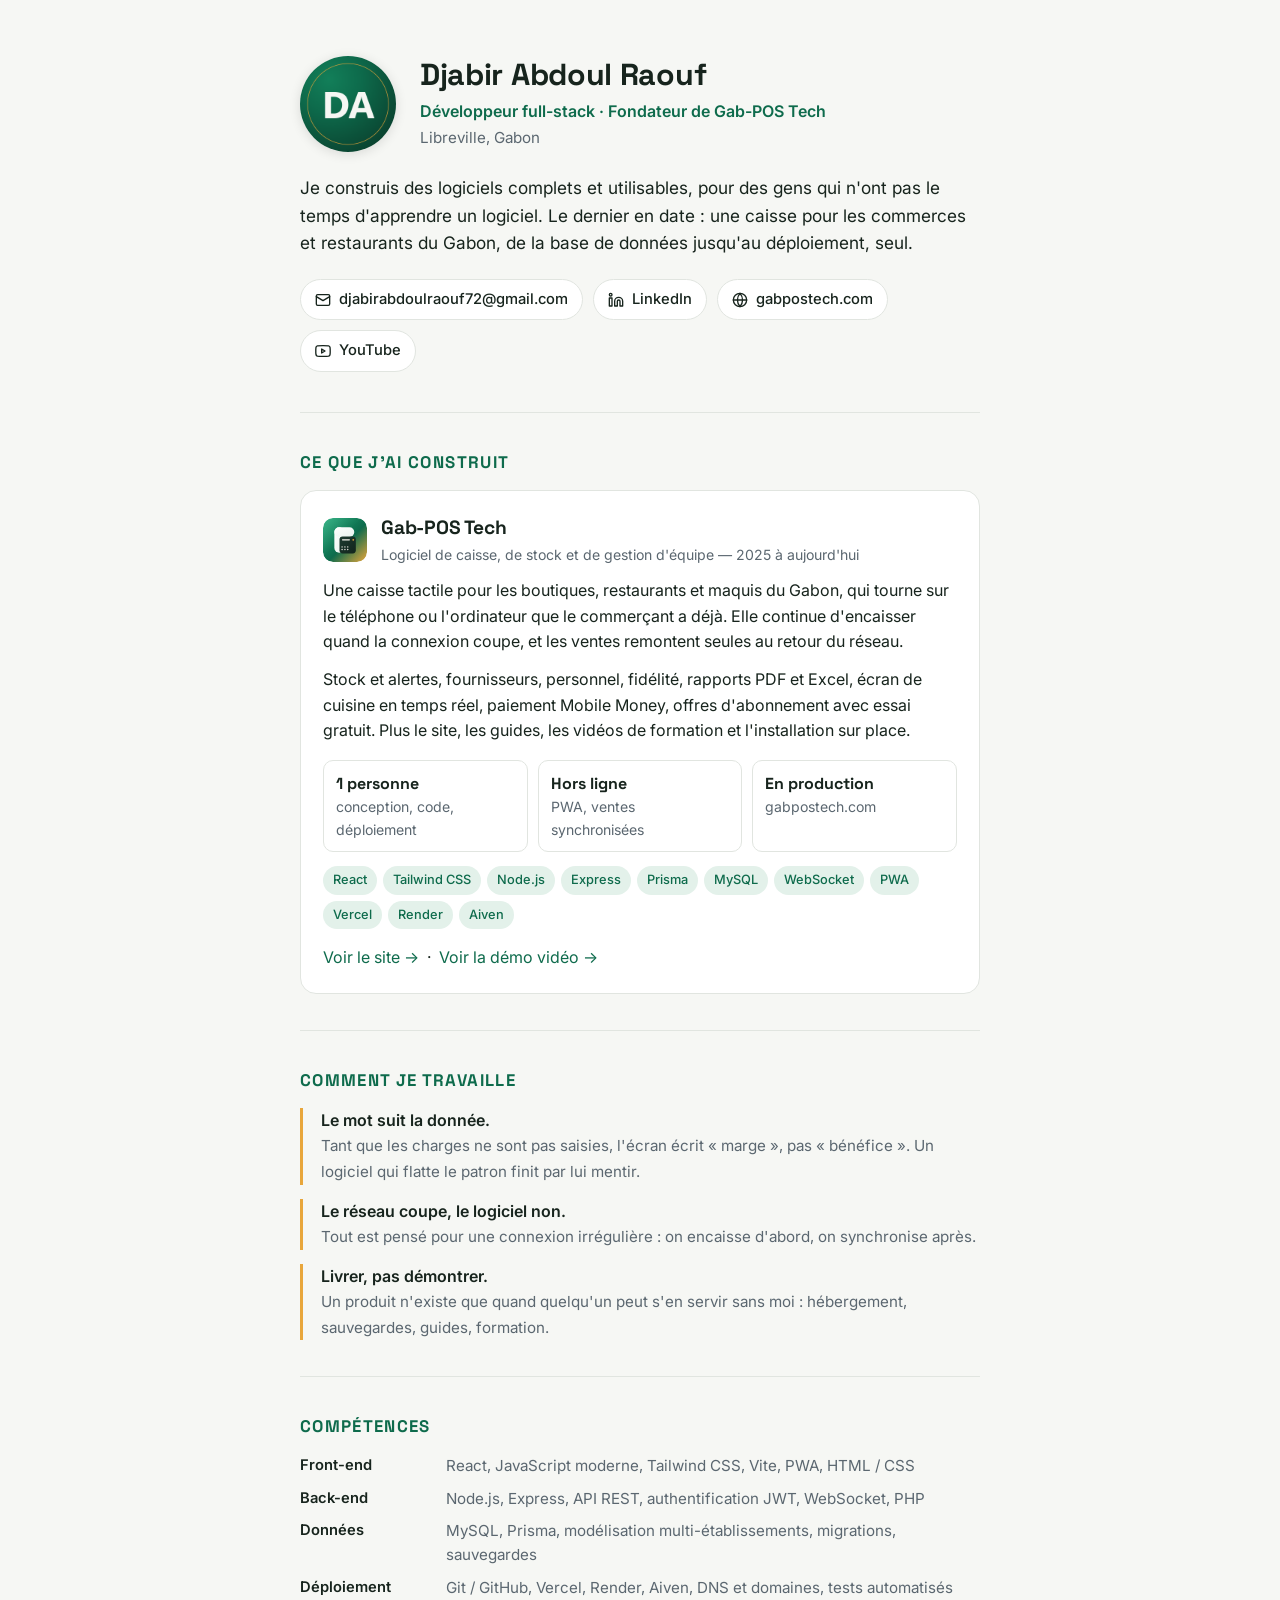
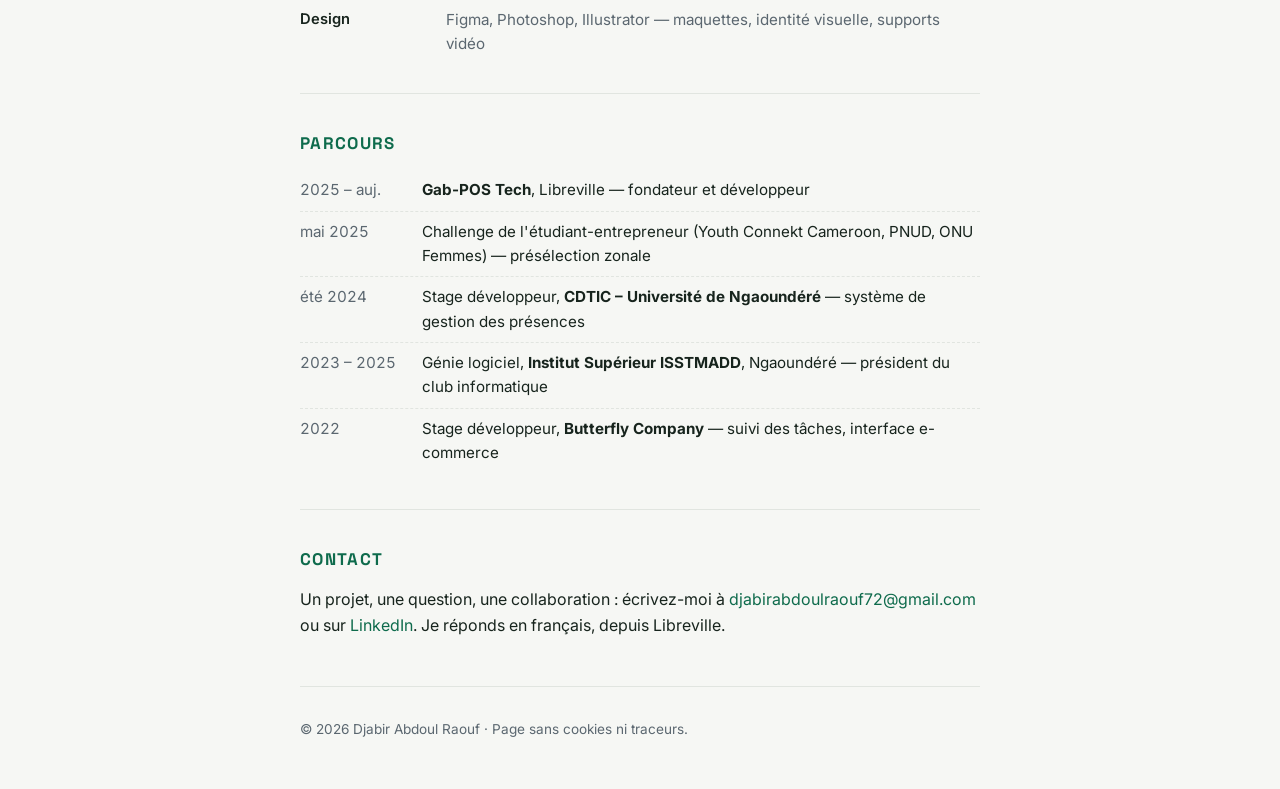
==== index.html @ 99e3cbf2 "Page personnelle — Djabir Abdoul Raouf" ====
<!DOCTYPE html>
<html lang="fr">
<head>
<meta charset="utf-8">
<meta name="viewport" content="width=device-width, initial-scale=1">
<title>Djabir Abdoul Raouf — développeur full-stack, Libreville</title>
<meta name="description" content="Développeur full-stack JavaScript à Libreville. J'ai conçu et mis en production Gab-POS Tech, un logiciel de caisse et de gestion pour les commerces et restaurants du Gabon.">
<link rel="icon" href="img/favicon.png">
<meta property="og:title" content="Djabir Abdoul Raouf — développeur full-stack">
<meta property="og:description" content="J'ai conçu et mis en production Gab-POS Tech, un logiciel de caisse et de gestion pour les commerces du Gabon.">
<meta property="og:image" content="img/avatar.png">
<link rel="preconnect" href="https://fonts.googleapis.com">
<link rel="preconnect" href="https://fonts.gstatic.com" crossorigin>
<link href="https://fonts.googleapis.com/css2?family=Inter:wght@400;500;600;700&family=Space+Grotesk:wght@600;700&display=swap" rel="stylesheet">
<style>
  :root {
    --bg: #F6F7F4; --surface: #FFFFFF; --ink: #17241D; --muted: #5B6770;
    --line: #E1E5E0; --accent: #0E6B4C; --accent-soft: #E3F1EA; --amber: #E8A63B;
  }
  @media (prefers-color-scheme: dark) {
    :root:not([data-theme="light"]) {
      --bg: #0F1613; --surface: #17211C; --ink: #EEF2EF; --muted: #9AA7A0;
      --line: #263129; --accent: #3FB58A; --accent-soft: #163427;
    }
  }
  * { box-sizing: border-box; }
  html { scroll-behavior: smooth; }
  body {
    margin: 0; background: var(--bg); color: var(--ink);
    font: 16px/1.6 Inter, system-ui, sans-serif; -webkit-font-smoothing: antialiased;
  }
  a { color: var(--accent); text-decoration: none; }
  a:hover { text-decoration: underline; }
  .wrap { max-width: 720px; margin: 0 auto; padding: 0 20px; }
  h1, h2, h3 { font-family: "Space Grotesk", Inter, sans-serif; letter-spacing: -0.01em; margin: 0; }
  h2 { font-size: 1.05rem; text-transform: uppercase; letter-spacing: .08em; color: var(--accent); margin-bottom: 14px; }
  section { padding: 36px 0; border-top: 1px solid var(--line); }
  p { margin: 0 0 12px; }

  /* En-tête */
  header { padding: 56px 0 40px; }
  .hero { display: flex; gap: 24px; align-items: center; }
  .hero img { width: 96px; height: 96px; border-radius: 50%; flex: none; box-shadow: 0 2px 12px rgba(0,0,0,.12); }
  .hero h1 { font-size: 1.9rem; line-height: 1.15; }
  .hero .role { color: var(--accent); font-weight: 600; margin: 6px 0 2px; }
  .hero .where { color: var(--muted); font-size: .95rem; }
  .links { display: flex; flex-wrap: wrap; gap: 10px; margin-top: 22px; }
  .links a {
    display: inline-flex; align-items: center; gap: 8px; padding: 8px 14px;
    border: 1px solid var(--line); border-radius: 999px; background: var(--surface);
    color: var(--ink); font-size: .92rem; font-weight: 500;
  }
  .links a:hover { border-color: var(--accent); text-decoration: none; }
  .links svg { width: 16px; height: 16px; stroke: currentColor; fill: none; stroke-width: 2; stroke-linecap: round; stroke-linejoin: round; }

  /* Carte projet */
  .card {
    background: var(--surface); border: 1px solid var(--line); border-radius: 16px; padding: 22px;
  }
  .card-head { display: flex; align-items: center; gap: 14px; margin-bottom: 12px; }
  .card-head img { width: 44px; height: 44px; border-radius: 10px; }
  .card-head h3 { font-size: 1.2rem; }
  .card-head small { display: block; color: var(--muted); font-size: .88rem; }
  .tags { display: flex; flex-wrap: wrap; gap: 6px; margin: 14px 0 0; padding: 0; list-style: none; }
  .tags li { font-size: .8rem; padding: 4px 10px; border-radius: 999px; background: var(--accent-soft); color: var(--accent); font-weight: 500; }
  .facts { display: grid; grid-template-columns: repeat(3, 1fr); gap: 10px; margin: 16px 0 0; padding: 0; list-style: none; }
  .facts li { border: 1px solid var(--line); border-radius: 10px; padding: 10px 12px; font-size: .88rem; color: var(--muted); }
  .facts strong { display: block; color: var(--ink); font-size: 1rem; font-family: "Space Grotesk", sans-serif; }
  @media (max-width: 520px) { .facts { grid-template-columns: 1fr 1fr; } .hero { flex-direction: column; align-items: flex-start; } }

  /* Principes */
  .rules { display: grid; gap: 14px; margin: 0; padding: 0; list-style: none; }
  .rules li { padding-left: 18px; border-left: 3px solid var(--amber); }
  .rules b { display: block; font-weight: 600; }
  .rules span { color: var(--muted); font-size: .95rem; }

  /* Compétences / parcours */
  dl { display: grid; grid-template-columns: 130px 1fr; gap: 8px 16px; margin: 0; }
  dt { font-weight: 600; font-size: .92rem; }
  dd { margin: 0; color: var(--muted); font-size: .95rem; }
  @media (max-width: 520px) { dl { grid-template-columns: 1fr; gap: 2px 0; } dd { margin-bottom: 10px; } }
  .timeline { margin: 0; padding: 0; list-style: none; }
  .timeline li { display: grid; grid-template-columns: 110px 1fr; gap: 12px; padding: 8px 0; border-bottom: 1px dashed var(--line); font-size: .95rem; }
  .timeline li:last-child { border-bottom: 0; }
  .timeline time { color: var(--muted); font-variant-numeric: tabular-nums; }
  @media (max-width: 520px) { .timeline li { grid-template-columns: 1fr; gap: 0; } }

  footer { padding: 32px 0 48px; color: var(--muted); font-size: .85rem; border-top: 1px solid var(--line); }
</style>
</head>
<body>
<div class="wrap">

  <header>
    <div class="hero">
      <img src="img/avatar.png" alt="Monogramme DA — Djabir Abdoul Raouf" width="96" height="96">
      <div>
        <h1>Djabir Abdoul Raouf</h1>
        <div class="role">Développeur full-stack · Fondateur de Gab-POS Tech</div>
        <div class="where">Libreville, Gabon</div>
      </div>
    </div>
    <p style="margin-top:22px;font-size:1.08rem">
      Je construis des logiciels complets et utilisables, pour des gens qui n'ont pas le temps
      d'apprendre un logiciel. Le dernier en date : une caisse pour les commerces et restaurants
      du Gabon, de la base de données jusqu'au déploiement, seul.
    </p>
    <div class="links">
      <a href="mailto:djabirabdoulraouf72@gmail.com"><svg viewBox="0 0 24 24"><rect x="2" y="4" width="20" height="16" rx="2"/><path d="m22 7-10 6L2 7"/></svg>djabirabdoulraouf72@gmail.com</a>
      <a href="https://www.linkedin.com/in/djabir-abdoul-raouf" target="_blank" rel="noopener"><svg viewBox="0 0 24 24"><path d="M16 8a6 6 0 0 1 6 6v7h-4v-7a2 2 0 0 0-4 0v7h-4v-7a6 6 0 0 1 6-6z"/><rect x="2" y="9" width="4" height="12"/><circle cx="4" cy="4" r="2"/></svg>LinkedIn</a>
      <a href="https://gabpostech.com" target="_blank" rel="noopener"><svg viewBox="0 0 24 24"><circle cx="12" cy="12" r="10"/><path d="M2 12h20M12 2a15 15 0 0 1 0 20M12 2a15 15 0 0 0 0 20"/></svg>gabpostech.com</a>
      <a href="https://www.youtube.com/@gabpostech" target="_blank" rel="noopener"><svg viewBox="0 0 24 24"><path d="M22.5 6.4a3 3 0 0 0-2.1-2.1C18.5 4 12 4 12 4s-6.5 0-8.4.3A3 3 0 0 0 1.5 6.4 31 31 0 0 0 1.2 12a31 31 0 0 0 .3 5.6 3 3 0 0 0 2.1 2.1C5.5 20 12 20 12 20s6.5 0 8.4-.3a3 3 0 0 0 2.1-2.1 31 31 0 0 0 .3-5.6 31 31 0 0 0-.3-5.6z"/><path d="m10 15 5-3-5-3z"/></svg>YouTube</a>
    </div>
  </header>

  <section id="projet">
    <h2>Ce que j'ai construit</h2>
    <div class="card">
      <div class="card-head">
        <img src="img/gabpos-icon.svg" alt="Logo Gab-POS Tech">
        <div>
          <h3>Gab-POS Tech</h3>
          <small>Logiciel de caisse, de stock et de gestion d'équipe — 2025 à aujourd'hui</small>
        </div>
      </div>
      <p>
        Une caisse tactile pour les boutiques, restaurants et maquis du Gabon, qui tourne sur le
        téléphone ou l'ordinateur que le commerçant a déjà. Elle continue d'encaisser quand la
        connexion coupe, et les ventes remontent seules au retour du réseau.
      </p>
      <p>
        Stock et alertes, fournisseurs, personnel, fidélité, rapports PDF et Excel, écran de cuisine en
        temps réel, paiement Mobile Money, offres d'abonnement avec essai gratuit. Plus le site, les
        guides, les vidéos de formation et l'installation sur place.
      </p>
      <ul class="facts">
        <li><strong>1 personne</strong>conception, code, déploiement</li>
        <li><strong>Hors ligne</strong>PWA, ventes synchronisées</li>
        <li><strong>En production</strong>gabpostech.com</li>
      </ul>
      <ul class="tags">
        <li>React</li><li>Tailwind CSS</li><li>Node.js</li><li>Express</li><li>Prisma</li><li>MySQL</li>
        <li>WebSocket</li><li>PWA</li><li>Vercel</li><li>Render</li><li>Aiven</li>
      </ul>
      <p style="margin:16px 0 0"><a href="https://gabpostech.com" target="_blank" rel="noopener">Voir le site →</a>
        &nbsp;·&nbsp; <a href="https://www.youtube.com/@gabpostech" target="_blank" rel="noopener">Voir la démo vidéo →</a></p>
    </div>
  </section>

  <section id="principes">
    <h2>Comment je travaille</h2>
    <ul class="rules">
      <li><b>Le mot suit la donnée.</b><span>Tant que les charges ne sont pas saisies, l'écran écrit « marge », pas « bénéfice ». Un logiciel qui flatte le patron finit par lui mentir.</span></li>
      <li><b>Le réseau coupe, le logiciel non.</b><span>Tout est pensé pour une connexion irrégulière : on encaisse d'abord, on synchronise après.</span></li>
      <li><b>Livrer, pas démontrer.</b><span>Un produit n'existe que quand quelqu'un peut s'en servir sans moi : hébergement, sauvegardes, guides, formation.</span></li>
    </ul>
  </section>

  <section id="competences">
    <h2>Compétences</h2>
    <dl>
      <dt>Front-end</dt><dd>React, JavaScript moderne, Tailwind CSS, Vite, PWA, HTML / CSS</dd>
      <dt>Back-end</dt><dd>Node.js, Express, API REST, authentification JWT, WebSocket, PHP</dd>
      <dt>Données</dt><dd>MySQL, Prisma, modélisation multi-établissements, migrations, sauvegardes</dd>
      <dt>Déploiement</dt><dd>Git / GitHub, Vercel, Render, Aiven, DNS et domaines, tests automatisés</dd>
      <dt>Design</dt><dd>Figma, Photoshop, Illustrator — maquettes, identité visuelle, supports vidéo</dd>
    </dl>
  </section>

  <section id="parcours">
    <h2>Parcours</h2>
    <ul class="timeline">
      <li><time>2025 – auj.</time><span><b>Gab-POS Tech</b>, Libreville — fondateur et développeur</span></li>
      <li><time>mai 2025</time><span>Challenge de l'étudiant-entrepreneur (Youth Connekt Cameroon, PNUD, ONU Femmes) — présélection zonale</span></li>
      <li><time>été 2024</time><span>Stage développeur, <b>CDTIC – Université de Ngaoundéré</b> — système de gestion des présences</span></li>
      <li><time>2023 – 2025</time><span>Génie logiciel, <b>Institut Supérieur ISSTMADD</b>, Ngaoundéré — président du club informatique</span></li>
      <li><time>2022</time><span>Stage développeur, <b>Butterfly Company</b> — suivi des tâches, interface e-commerce</span></li>
    </ul>
  </section>

  <section id="contact">
    <h2>Contact</h2>
    <p>Un projet, une question, une collaboration : écrivez-moi à
      <a href="mailto:djabirabdoulraouf72@gmail.com">djabirabdoulraouf72@gmail.com</a>
      ou sur <a href="https://www.linkedin.com/in/djabir-abdoul-raouf" target="_blank" rel="noopener">LinkedIn</a>.
      Je réponds en français, depuis Libreville.</p>
  </section>

  <footer>© 2026 Djabir Abdoul Raouf · Page sans cookies ni traceurs.</footer>
</div>
</body>
</html>
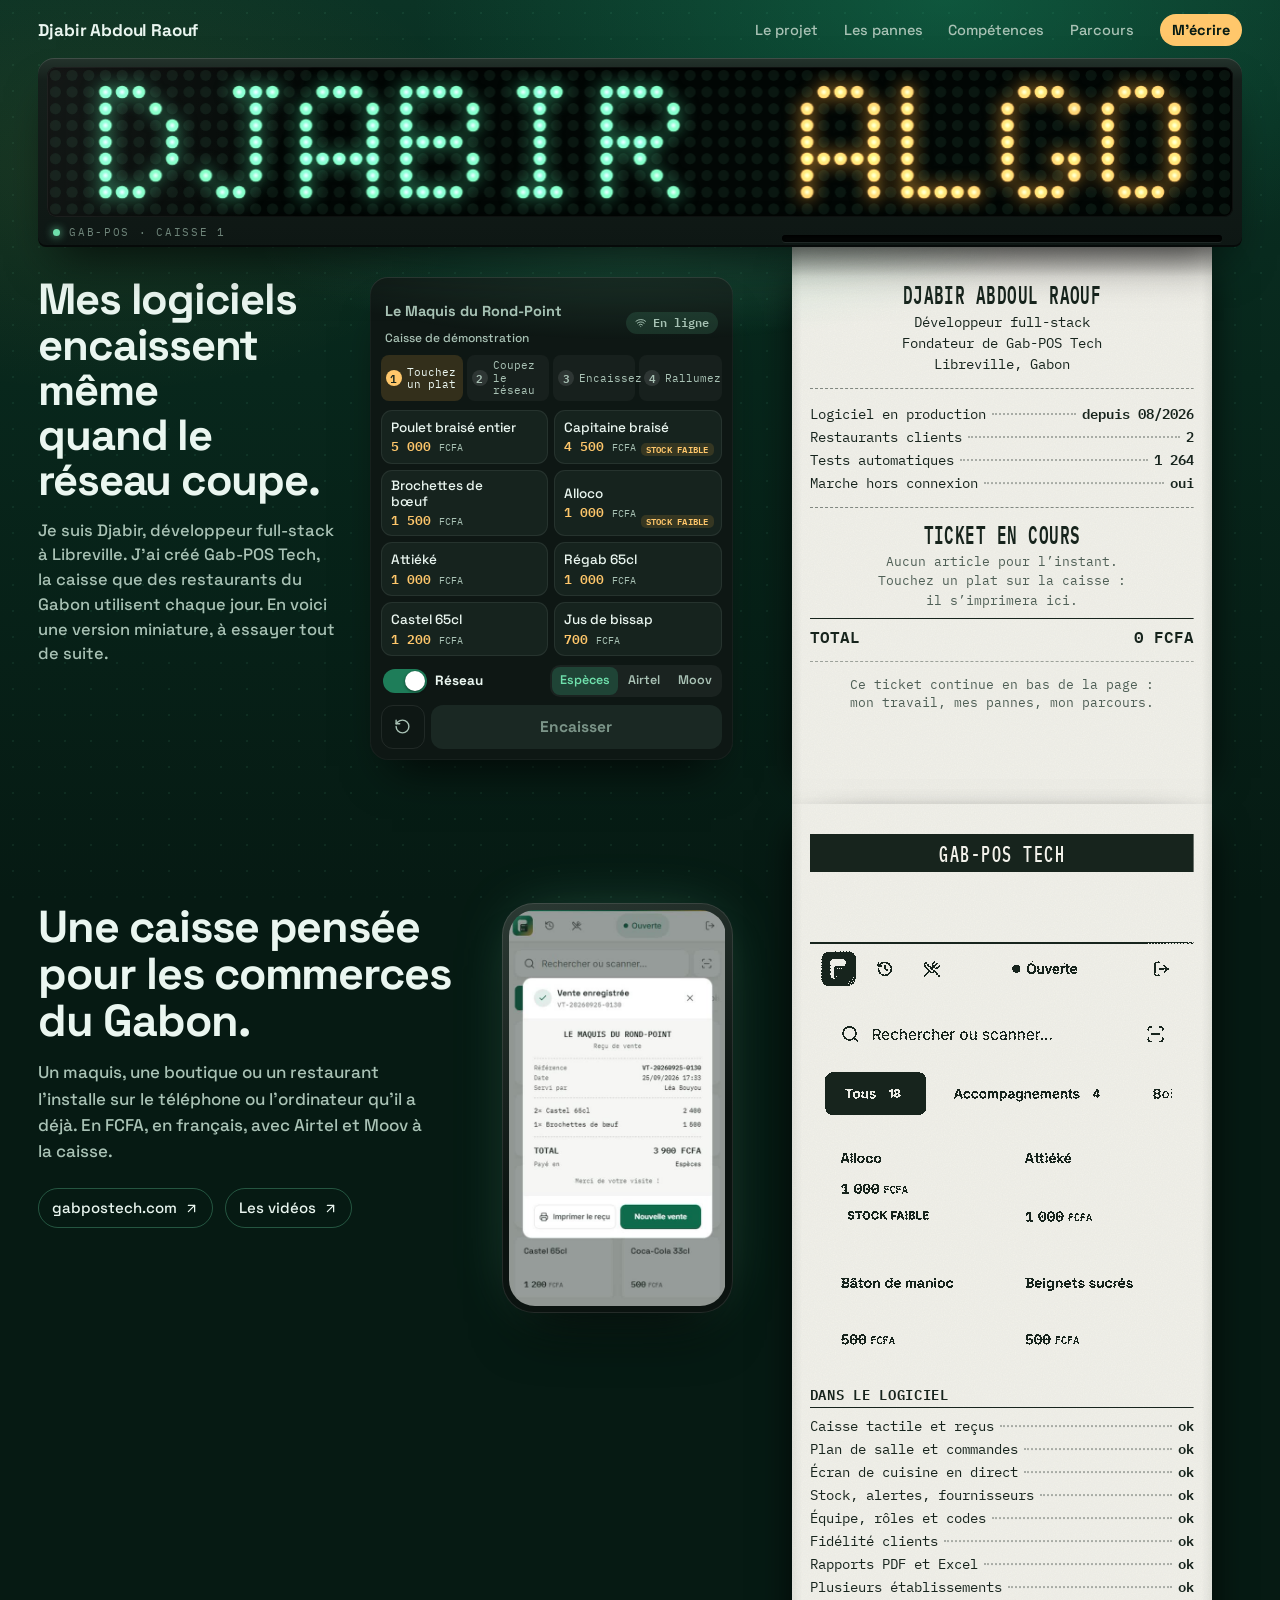
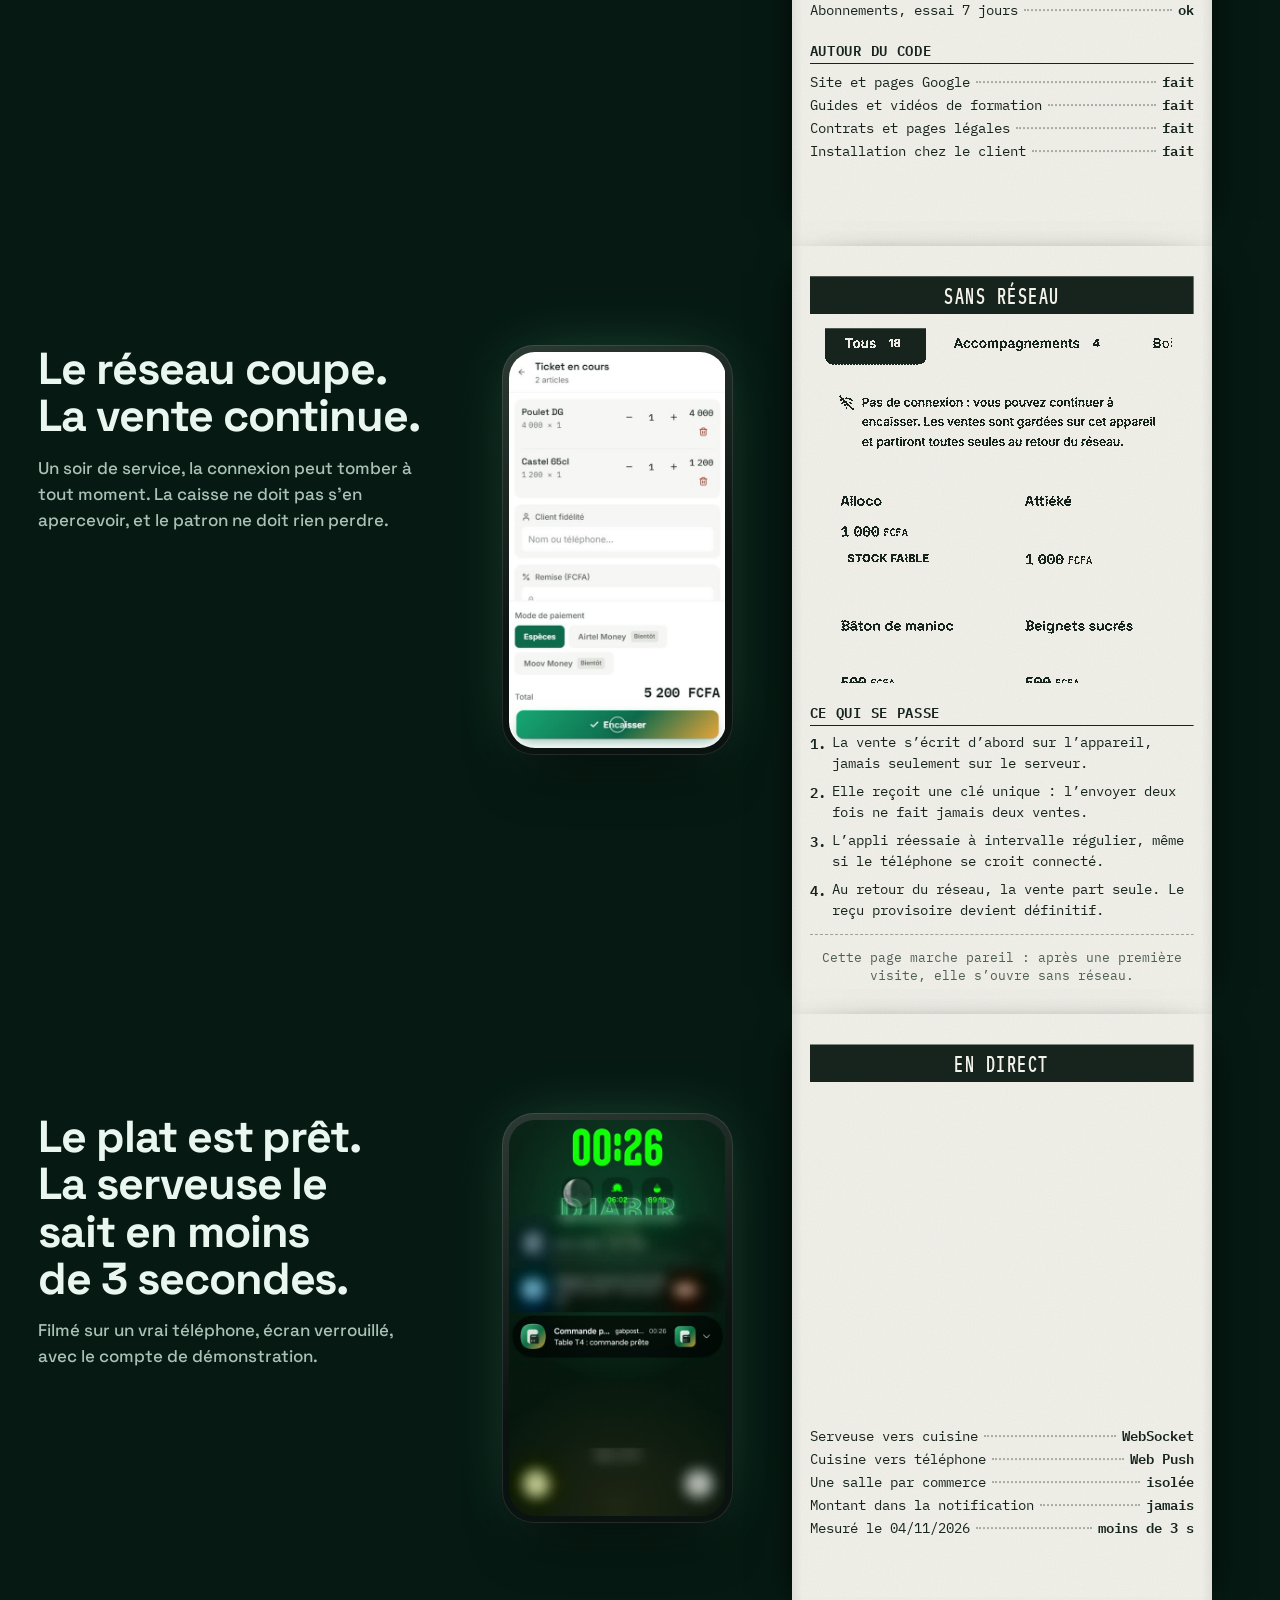
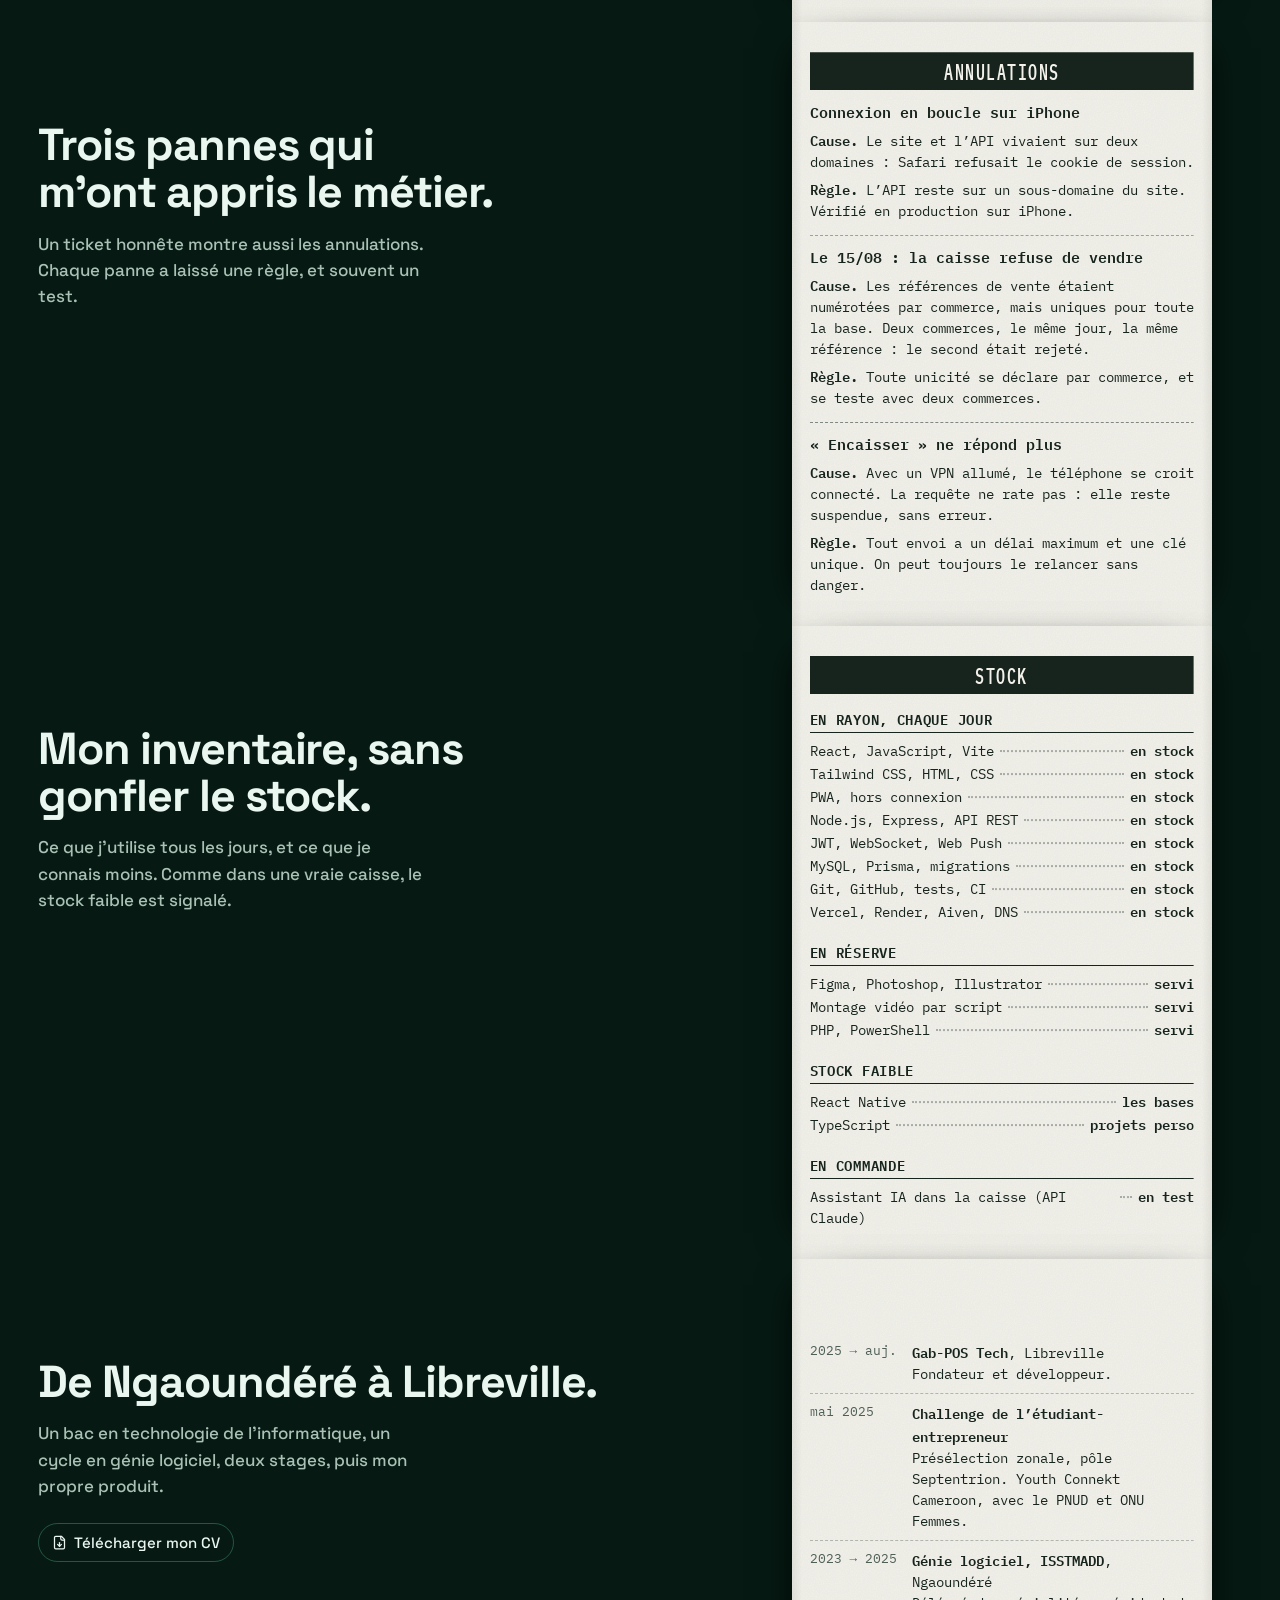
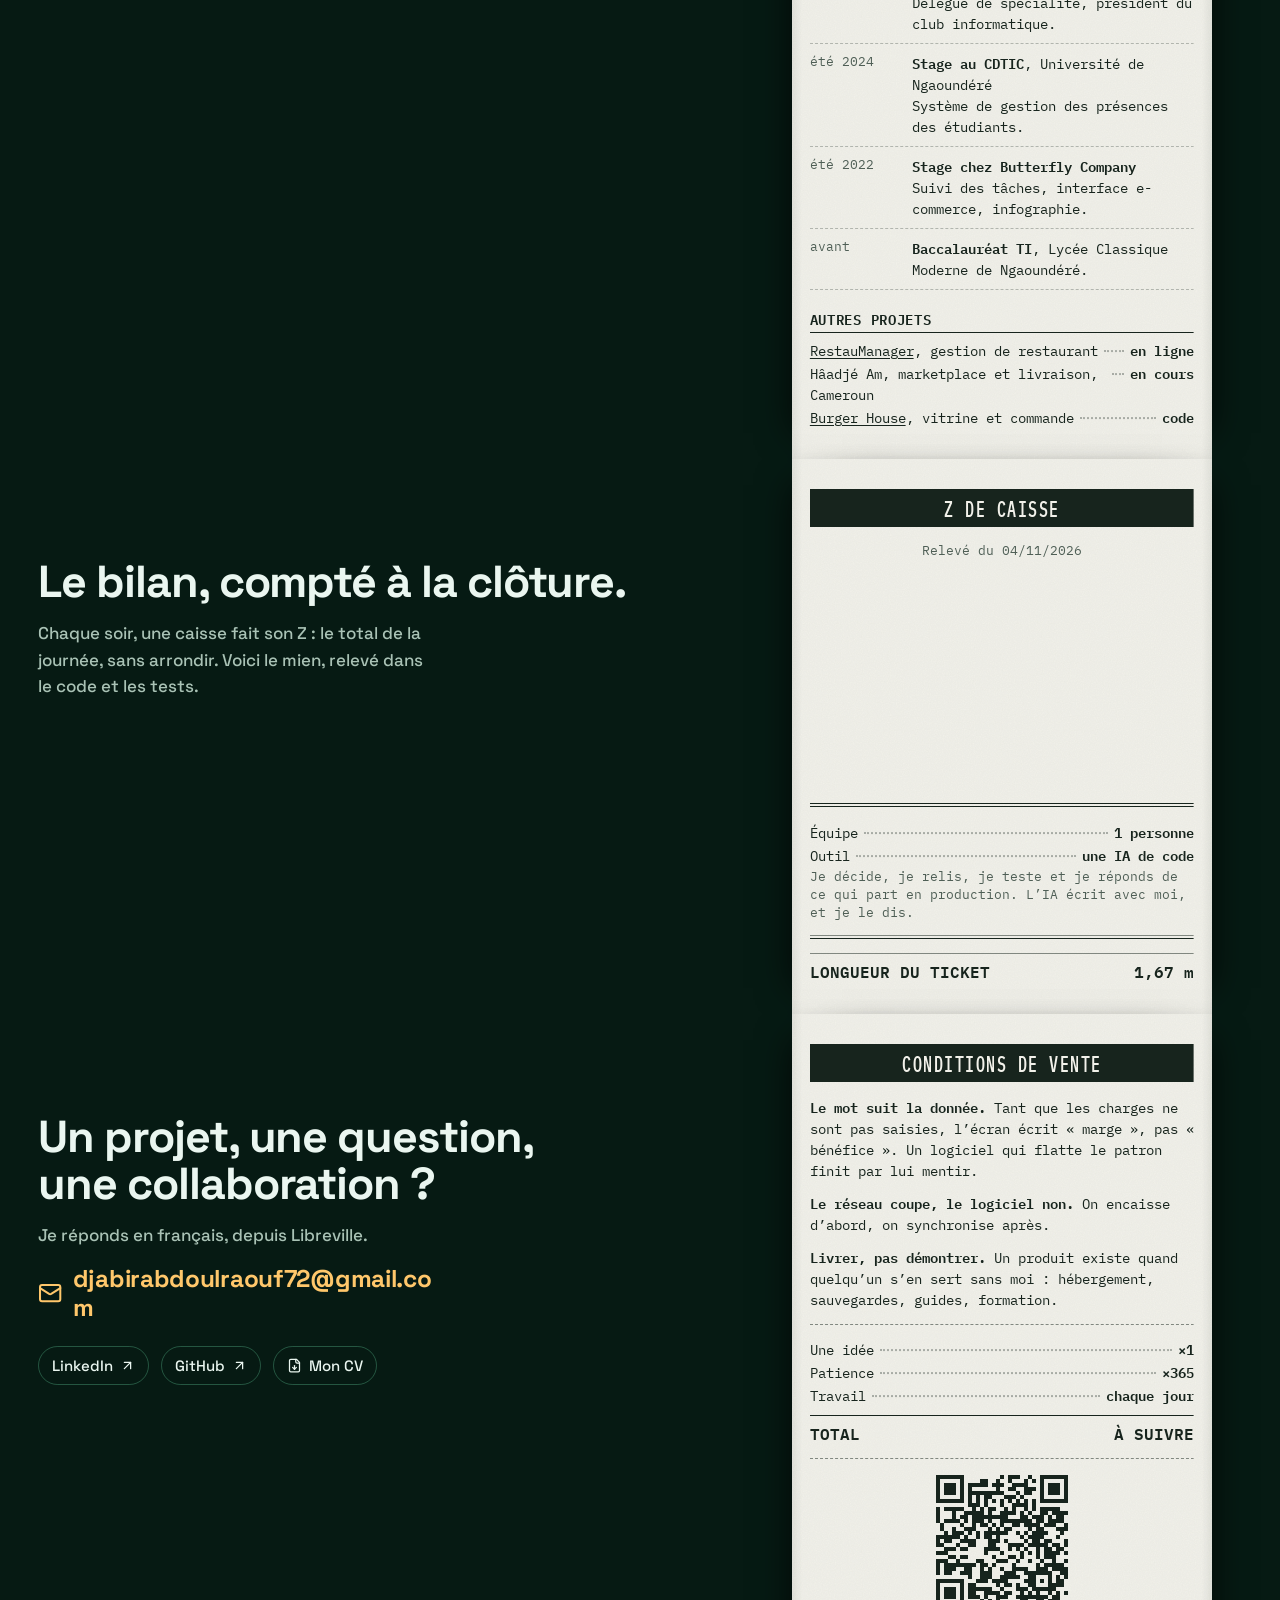
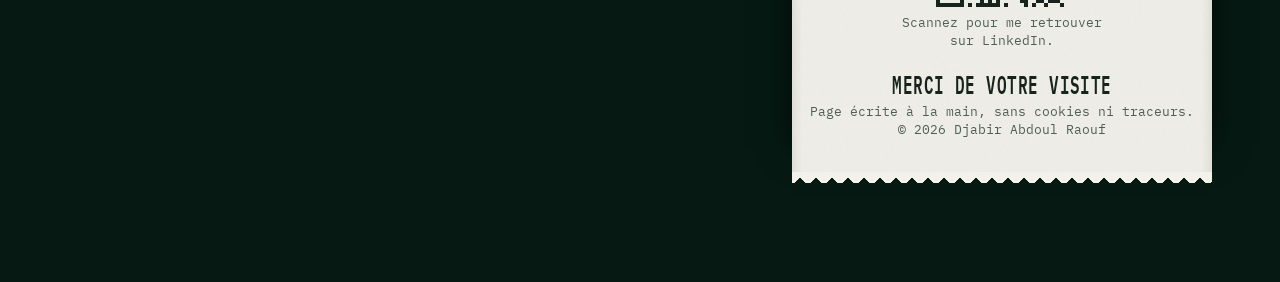
==== commit 434c41e7: "chantier: page, caisse de démonstration, afficheur, ticket, mode hors connexion Co-Authored-By: Clau" ====
--- a/index.html
+++ b/index.html
@@ -1,192 +1,468 @@
-<!DOCTYPE html>
+<!doctype html>
 <html lang="fr">
 <head>
 <meta charset="utf-8">
-<meta name="viewport" content="width=device-width, initial-scale=1">
-<title>Djabir Abdoul Raouf — développeur full-stack, Libreville</title>
-<meta name="description" content="Développeur full-stack JavaScript à Libreville. J'ai conçu et mis en production Gab-POS Tech, un logiciel de caisse et de gestion pour les commerces et restaurants du Gabon.">
+<meta name="viewport" content="width=device-width, initial-scale=1, viewport-fit=cover">
+<title>Djabir Abdoul Raouf, développeur full-stack à Libreville</title>
+<meta name="description" content="Développeur full-stack à Libreville, fondateur de Gab-POS Tech : un logiciel de caisse en production au Gabon, qui encaisse même quand le réseau coupe. Essayez-le ici.">
+<link rel="canonical" href="https://algo72.github.io/">
+<meta name="theme-color" content="#0B3325">
+<meta name="color-scheme" content="dark">
 <link rel="icon" href="img/favicon.png">
-<meta property="og:title" content="Djabir Abdoul Raouf — développeur full-stack">
-<meta property="og:description" content="J'ai conçu et mis en production Gab-POS Tech, un logiciel de caisse et de gestion pour les commerces du Gabon.">
-<meta property="og:image" content="img/avatar.png">
-<link rel="preconnect" href="https://fonts.googleapis.com">
-<link rel="preconnect" href="https://fonts.gstatic.com" crossorigin>
-<link href="https://fonts.googleapis.com/css2?family=Inter:wght@400;500;600;700&family=Space+Grotesk:wght@600;700&display=swap" rel="stylesheet">
-<style>
-  :root {
-    --bg: #F6F7F4; --surface: #FFFFFF; --ink: #17241D; --muted: #5B6770;
-    --line: #E1E5E0; --accent: #0E6B4C; --accent-soft: #E3F1EA; --amber: #E8A63B;
-  }
-  @media (prefers-color-scheme: dark) {
-    :root:not([data-theme="light"]) {
-      --bg: #0F1613; --surface: #17211C; --ink: #EEF2EF; --muted: #9AA7A0;
-      --line: #263129; --accent: #3FB58A; --accent-soft: #163427;
-    }
-  }
-  * { box-sizing: border-box; }
-  html { scroll-behavior: smooth; }
-  body {
-    margin: 0; background: var(--bg); color: var(--ink);
-    font: 16px/1.6 Inter, system-ui, sans-serif; -webkit-font-smoothing: antialiased;
-  }
-  a { color: var(--accent); text-decoration: none; }
-  a:hover { text-decoration: underline; }
-  .wrap { max-width: 720px; margin: 0 auto; padding: 0 20px; }
-  h1, h2, h3 { font-family: "Space Grotesk", Inter, sans-serif; letter-spacing: -0.01em; margin: 0; }
-  h2 { font-size: 1.05rem; text-transform: uppercase; letter-spacing: .08em; color: var(--accent); margin-bottom: 14px; }
-  section { padding: 36px 0; border-top: 1px solid var(--line); }
-  p { margin: 0 0 12px; }
-
-  /* En-tête */
-  header { padding: 56px 0 40px; }
-  .hero { display: flex; gap: 24px; align-items: center; }
-  .hero img { width: 96px; height: 96px; border-radius: 50%; flex: none; box-shadow: 0 2px 12px rgba(0,0,0,.12); }
-  .hero h1 { font-size: 1.9rem; line-height: 1.15; }
-  .hero .role { color: var(--accent); font-weight: 600; margin: 6px 0 2px; }
-  .hero .where { color: var(--muted); font-size: .95rem; }
-  .links { display: flex; flex-wrap: wrap; gap: 10px; margin-top: 22px; }
-  .links a {
-    display: inline-flex; align-items: center; gap: 8px; padding: 8px 14px;
-    border: 1px solid var(--line); border-radius: 999px; background: var(--surface);
-    color: var(--ink); font-size: .92rem; font-weight: 500;
-  }
-  .links a:hover { border-color: var(--accent); text-decoration: none; }
-  .links svg { width: 16px; height: 16px; stroke: currentColor; fill: none; stroke-width: 2; stroke-linecap: round; stroke-linejoin: round; }
-
-  /* Carte projet */
-  .card {
-    background: var(--surface); border: 1px solid var(--line); border-radius: 16px; padding: 22px;
-  }
-  .card-head { display: flex; align-items: center; gap: 14px; margin-bottom: 12px; }
-  .card-head img { width: 44px; height: 44px; border-radius: 10px; }
-  .card-head h3 { font-size: 1.2rem; }
-  .card-head small { display: block; color: var(--muted); font-size: .88rem; }
-  .tags { display: flex; flex-wrap: wrap; gap: 6px; margin: 14px 0 0; padding: 0; list-style: none; }
-  .tags li { font-size: .8rem; padding: 4px 10px; border-radius: 999px; background: var(--accent-soft); color: var(--accent); font-weight: 500; }
-  .facts { display: grid; grid-template-columns: repeat(3, 1fr); gap: 10px; margin: 16px 0 0; padding: 0; list-style: none; }
-  .facts li { border: 1px solid var(--line); border-radius: 10px; padding: 10px 12px; font-size: .88rem; color: var(--muted); }
-  .facts strong { display: block; color: var(--ink); font-size: 1rem; font-family: "Space Grotesk", sans-serif; }
-  @media (max-width: 520px) { .facts { grid-template-columns: 1fr 1fr; } .hero { flex-direction: column; align-items: flex-start; } }
-
-  /* Principes */
-  .rules { display: grid; gap: 14px; margin: 0; padding: 0; list-style: none; }
-  .rules li { padding-left: 18px; border-left: 3px solid var(--amber); }
-  .rules b { display: block; font-weight: 600; }
-  .rules span { color: var(--muted); font-size: .95rem; }
-
-  /* Compétences / parcours */
-  dl { display: grid; grid-template-columns: 130px 1fr; gap: 8px 16px; margin: 0; }
-  dt { font-weight: 600; font-size: .92rem; }
-  dd { margin: 0; color: var(--muted); font-size: .95rem; }
-  @media (max-width: 520px) { dl { grid-template-columns: 1fr; gap: 2px 0; } dd { margin-bottom: 10px; } }
-  .timeline { margin: 0; padding: 0; list-style: none; }
-  .timeline li { display: grid; grid-template-columns: 110px 1fr; gap: 12px; padding: 8px 0; border-bottom: 1px dashed var(--line); font-size: .95rem; }
-  .timeline li:last-child { border-bottom: 0; }
-  .timeline time { color: var(--muted); font-variant-numeric: tabular-nums; }
-  @media (max-width: 520px) { .timeline li { grid-template-columns: 1fr; gap: 0; } }
-
-  footer { padding: 32px 0 48px; color: var(--muted); font-size: .85rem; border-top: 1px solid var(--line); }
-</style>
+<meta property="og:type" content="profile">
+<meta property="og:locale" content="fr_FR">
+<meta property="og:url" content="https://algo72.github.io/">
+<meta property="og:site_name" content="Djabir Abdoul Raouf">
+<meta property="og:title" content="Djabir Abdoul Raouf, développeur full-stack à Libreville">
+<meta property="og:description" content="Mes logiciels encaissent même quand le réseau coupe. Une vraie petite caisse à essayer, et tout mon parcours sur un seul ticket.">
+<meta property="og:image" content="https://algo72.github.io/img/og.png">
+<meta property="og:image:width" content="1200">
+<meta property="og:image:height" content="627">
+<meta property="og:image:alt" content="Afficheur de caisse lumineux : Djabir Algo, développeur full-stack à Libreville">
+<meta name="twitter:card" content="summary_large_image">
+<link rel="preload" href="fonts/space-grotesk-500to700-latin.woff2" as="font" type="font/woff2" crossorigin>
+<link rel="preload" href="fonts/ibm-plex-mono-400-latin.woff2" as="font" type="font/woff2" crossorigin>
+<link rel="stylesheet" href="css/site.css">
+<script>document.documentElement.classList.add('js')</script>
+<script type="application/ld+json">
+{
+  "@context": "https://schema.org",
+  "@type": "Person",
+  "name": "Djabir Abdoul Raouf",
+  "alternateName": "Djabir Algo",
+  "jobTitle": "Développeur full-stack",
+  "url": "https://algo72.github.io/",
+  "email": "mailto:djabirabdoulraouf72@gmail.com",
+  "address": { "@type": "PostalAddress", "addressLocality": "Libreville", "addressCountry": "GA" },
+  "worksFor": { "@type": "Organization", "name": "Gab-POS Tech", "url": "https://gabpostech.com" },
+  "sameAs": [
+    "https://www.linkedin.com/in/djabir-abdoul-raouf",
+    "https://github.com/ALGO72",
+    "https://www.youtube.com/@gabpostech"
+  ]
+}
+</script>
 </head>
 <body>
-<div class="wrap">
-
-  <header>
-    <div class="hero">
-      <img src="img/avatar.png" alt="Monogramme DA — Djabir Abdoul Raouf" width="96" height="96">
-      <div>
-        <h1>Djabir Abdoul Raouf</h1>
-        <div class="role">Développeur full-stack · Fondateur de Gab-POS Tech</div>
-        <div class="where">Libreville, Gabon</div>
-      </div>
-    </div>
-    <p style="margin-top:22px;font-size:1.08rem">
-      Je construis des logiciels complets et utilisables, pour des gens qui n'ont pas le temps
-      d'apprendre un logiciel. Le dernier en date : une caisse pour les commerces et restaurants
-      du Gabon, de la base de données jusqu'au déploiement, seul.
-    </p>
-    <div class="links">
-      <a href="mailto:djabirabdoulraouf72@gmail.com"><svg viewBox="0 0 24 24"><rect x="2" y="4" width="20" height="16" rx="2"/><path d="m22 7-10 6L2 7"/></svg>djabirabdoulraouf72@gmail.com</a>
-      <a href="https://www.linkedin.com/in/djabir-abdoul-raouf" target="_blank" rel="noopener"><svg viewBox="0 0 24 24"><path d="M16 8a6 6 0 0 1 6 6v7h-4v-7a2 2 0 0 0-4 0v7h-4v-7a6 6 0 0 1 6-6z"/><rect x="2" y="9" width="4" height="12"/><circle cx="4" cy="4" r="2"/></svg>LinkedIn</a>
-      <a href="https://gabpostech.com" target="_blank" rel="noopener"><svg viewBox="0 0 24 24"><circle cx="12" cy="12" r="10"/><path d="M2 12h20M12 2a15 15 0 0 1 0 20M12 2a15 15 0 0 0 0 20"/></svg>gabpostech.com</a>
-      <a href="https://www.youtube.com/@gabpostech" target="_blank" rel="noopener"><svg viewBox="0 0 24 24"><path d="M22.5 6.4a3 3 0 0 0-2.1-2.1C18.5 4 12 4 12 4s-6.5 0-8.4.3A3 3 0 0 0 1.5 6.4 31 31 0 0 0 1.2 12a31 31 0 0 0 .3 5.6 3 3 0 0 0 2.1 2.1C5.5 20 12 20 12 20s6.5 0 8.4-.3a3 3 0 0 0 2.1-2.1 31 31 0 0 0 .3-5.6 31 31 0 0 0-.3-5.6z"/><path d="m10 15 5-3-5-3z"/></svg>YouTube</a>
-    </div>
-  </header>
-
-  <section id="projet">
-    <h2>Ce que j'ai construit</h2>
-    <div class="card">
-      <div class="card-head">
-        <img src="img/gabpos-icon.svg" alt="Logo Gab-POS Tech">
-        <div>
-          <h3>Gab-POS Tech</h3>
-          <small>Logiciel de caisse, de stock et de gestion d'équipe — 2025 à aujourd'hui</small>
-        </div>
-      </div>
-      <p>
-        Une caisse tactile pour les boutiques, restaurants et maquis du Gabon, qui tourne sur le
-        téléphone ou l'ordinateur que le commerçant a déjà. Elle continue d'encaisser quand la
-        connexion coupe, et les ventes remontent seules au retour du réseau.
-      </p>
-      <p>
-        Stock et alertes, fournisseurs, personnel, fidélité, rapports PDF et Excel, écran de cuisine en
-        temps réel, paiement Mobile Money, offres d'abonnement avec essai gratuit. Plus le site, les
-        guides, les vidéos de formation et l'installation sur place.
-      </p>
-      <ul class="facts">
-        <li><strong>1 personne</strong>conception, code, déploiement</li>
-        <li><strong>Hors ligne</strong>PWA, ventes synchronisées</li>
-        <li><strong>En production</strong>gabpostech.com</li>
-      </ul>
-      <ul class="tags">
-        <li>React</li><li>Tailwind CSS</li><li>Node.js</li><li>Express</li><li>Prisma</li><li>MySQL</li>
-        <li>WebSocket</li><li>PWA</li><li>Vercel</li><li>Render</li><li>Aiven</li>
-      </ul>
-      <p style="margin:16px 0 0"><a href="https://gabpostech.com" target="_blank" rel="noopener">Voir le site →</a>
-        &nbsp;·&nbsp; <a href="https://www.youtube.com/@gabpostech" target="_blank" rel="noopener">Voir la démo vidéo →</a></p>
-    </div>
-  </section>
-
-  <section id="principes">
-    <h2>Comment je travaille</h2>
-    <ul class="rules">
-      <li><b>Le mot suit la donnée.</b><span>Tant que les charges ne sont pas saisies, l'écran écrit « marge », pas « bénéfice ». Un logiciel qui flatte le patron finit par lui mentir.</span></li>
-      <li><b>Le réseau coupe, le logiciel non.</b><span>Tout est pensé pour une connexion irrégulière : on encaisse d'abord, on synchronise après.</span></li>
-      <li><b>Livrer, pas démontrer.</b><span>Un produit n'existe que quand quelqu'un peut s'en servir sans moi : hébergement, sauvegardes, guides, formation.</span></li>
-    </ul>
-  </section>
-
-  <section id="competences">
-    <h2>Compétences</h2>
-    <dl>
-      <dt>Front-end</dt><dd>React, JavaScript moderne, Tailwind CSS, Vite, PWA, HTML / CSS</dd>
-      <dt>Back-end</dt><dd>Node.js, Express, API REST, authentification JWT, WebSocket, PHP</dd>
-      <dt>Données</dt><dd>MySQL, Prisma, modélisation multi-établissements, migrations, sauvegardes</dd>
-      <dt>Déploiement</dt><dd>Git / GitHub, Vercel, Render, Aiven, DNS et domaines, tests automatisés</dd>
-      <dt>Design</dt><dd>Figma, Photoshop, Illustrator — maquettes, identité visuelle, supports vidéo</dd>
-    </dl>
-  </section>
-
-  <section id="parcours">
-    <h2>Parcours</h2>
-    <ul class="timeline">
-      <li><time>2025 – auj.</time><span><b>Gab-POS Tech</b>, Libreville — fondateur et développeur</span></li>
-      <li><time>mai 2025</time><span>Challenge de l'étudiant-entrepreneur (Youth Connekt Cameroon, PNUD, ONU Femmes) — présélection zonale</span></li>
-      <li><time>été 2024</time><span>Stage développeur, <b>CDTIC – Université de Ngaoundéré</b> — système de gestion des présences</span></li>
-      <li><time>2023 – 2025</time><span>Génie logiciel, <b>Institut Supérieur ISSTMADD</b>, Ngaoundéré — président du club informatique</span></li>
-      <li><time>2022</time><span>Stage développeur, <b>Butterfly Company</b> — suivi des tâches, interface e-commerce</span></li>
-    </ul>
-  </section>
-
-  <section id="contact">
-    <h2>Contact</h2>
-    <p>Un projet, une question, une collaboration : écrivez-moi à
-      <a href="mailto:djabirabdoulraouf72@gmail.com">djabirabdoulraouf72@gmail.com</a>
-      ou sur <a href="https://www.linkedin.com/in/djabir-abdoul-raouf" target="_blank" rel="noopener">LinkedIn</a>.
-      Je réponds en français, depuis Libreville.</p>
-  </section>
-
-  <footer>© 2026 Djabir Abdoul Raouf · Page sans cookies ni traceurs.</footer>
+
+<a class="evitement" href="#caisse">Aller au contenu</a>
+
+<svg class="sprite" aria-hidden="true" width="0" height="0">
+  <symbol id="i-wifi" viewBox="0 0 24 24"><path d="M12 20h.01"/><path d="M2 8.82a15 15 0 0 1 20 0"/><path d="M5 12.859a10 10 0 0 1 14 0"/><path d="M8.5 16.429a5 5 0 0 1 7 0"/></symbol>
+  <symbol id="i-wifi-off" viewBox="0 0 24 24"><path d="M12 20h.01"/><path d="M8.5 16.429a5 5 0 0 1 7 0"/><path d="M5 12.859a10 10 0 0 1 5.17-2.69"/><path d="M19 12.859a10 10 0 0 0-2.007-1.523"/><path d="M2 8.82a15 15 0 0 1 4.177-2.643"/><path d="M22 8.82a15 15 0 0 0-11.288-3.764"/><path d="m2 2 20 20"/></symbol>
+  <symbol id="i-mail" viewBox="0 0 24 24"><path d="m22 7-8.991 5.727a2 2 0 0 1-2.009 0L2 7"/><rect x="2" y="4" width="20" height="16" rx="2"/></symbol>
+  <symbol id="i-cv" viewBox="0 0 24 24"><path d="M15 2H6a2 2 0 0 0-2 2v16a2 2 0 0 0 2 2h12a2 2 0 0 0 2-2V7Z"/><path d="M14 2v4a2 2 0 0 0 2 2h4"/><path d="M12 18v-6"/><path d="m9 15 3 3 3-3"/></symbol>
+  <symbol id="i-sortie" viewBox="0 0 24 24"><path d="M7 7h10v10"/><path d="M7 17 17 7"/></symbol>
+  <symbol id="i-ok" viewBox="0 0 24 24"><path d="M20 6 9 17l-5-5"/></symbol>
+  <symbol id="i-vider" viewBox="0 0 24 24"><path d="M3 12a9 9 0 1 0 9-9 9.75 9.75 0 0 0-6.74 2.74L3 8"/><path d="M3 3v5h5"/></symbol>
+  <symbol id="i-lecture" viewBox="0 0 24 24"><polygon points="6 3 20 12 6 21 6 3"/></symbol>
+</svg>
+
+<header class="barre">
+  <a class="barre-nom" href="#caisse">Djabir Abdoul Raouf</a>
+  <nav class="barre-liens" aria-label="Sections de la page">
+    <a href="#projet">Le projet</a>
+    <a href="#pannes">Les pannes</a>
+    <a href="#competences">Compétences</a>
+    <a href="#parcours">Parcours</a>
+    <a class="barre-contact" href="#contact">M’écrire</a>
+  </nav>
+</header>
+
+<div class="socle">
+  <div class="machine">
+    <div class="vitre">
+      <canvas id="afficheur" role="img" aria-label="Afficheur lumineux de caisse : Djabir Algo, développeur full-stack à Libreville."></canvas>
+    </div>
+    <div class="machine-pied">
+      <span class="voyant" aria-hidden="true"></span>
+      <span class="machine-texte">GAB-POS · CAISSE 1</span>
+      <span class="fente" aria-hidden="true"></span>
+    </div>
+  </div>
 </div>
+
+<main class="ruban">
+
+  <!-- ─────────── La caisse ─────────── -->
+  <section class="rang rang-accueil" id="caisse">
+    <div class="scene">
+      <div class="accueil">
+        <div class="accueil-texte">
+          <h1>Mes logiciels encaissent même quand le réseau coupe.</h1>
+          <p class="chapeau">Je suis Djabir, développeur full-stack à Libreville. J’ai créé Gab-POS Tech, la caisse que des restaurants du Gabon utilisent chaque jour. En voici une version miniature, à essayer tout de suite.</p>
+        </div>
+
+        <div class="terminal" id="terminal">
+          <div class="term-tete">
+            <div>
+              <p class="term-nom">Le Maquis du Rond-Point</p>
+              <p class="term-sous">Caisse de démonstration</p>
+            </div>
+            <p class="term-etat" id="etat-reseau"><svg class="ico"><use href="#i-wifi"/></svg><span>En ligne</span></p>
+          </div>
+
+          <ol class="etapes" aria-label="Quatre gestes à essayer">
+            <li data-etape="plat"><span>1</span>Touchez un plat</li>
+            <li data-etape="coupe"><span>2</span>Coupez le réseau</li>
+            <li data-etape="vente"><span>3</span>Encaissez</li>
+            <li data-etape="retour"><span>4</span>Rallumez</li>
+          </ol>
+
+          <p class="term-alerte" id="alerte" hidden>Pas de connexion : vous pouvez continuer à encaisser. Les ventes sont gardées sur cet appareil et partiront toutes seules au retour du réseau.</p>
+
+          <div class="produits" id="produits"></div>
+
+          <div class="term-bas">
+            <div class="term-commandes">
+              <button class="interrupteur" id="reseau" type="button" role="switch" aria-checked="true">
+                <span class="int-piste"><span class="int-bouton"></span></span>
+                <span class="int-texte">Réseau</span>
+              </button>
+              <div class="modes" role="radiogroup" aria-label="Mode de paiement">
+                <label><input type="radio" name="mode" value="Espèces" checked><span>Espèces</span></label>
+                <label><input type="radio" name="mode" value="Airtel Money"><span>Airtel</span></label>
+                <label><input type="radio" name="mode" value="Moov Money"><span>Moov</span></label>
+              </div>
+            </div>
+            <div class="term-action">
+              <button class="vider" id="vider" type="button" aria-label="Tout remettre à zéro" title="Tout remettre à zéro"><svg class="ico"><use href="#i-vider"/></svg></button>
+              <button class="encaisser" id="encaisser" type="button" disabled>Encaisser</button>
+            </div>
+          </div>
+
+          <ol class="journal" id="journal" aria-live="polite" aria-label="Journal de la caisse"></ol>
+          <p class="term-fin">Rien de perdu, rien en double. C’est ce que fait Gab-POS Tech en plein service. <a href="#projet">Voir le vrai logiciel</a></p>
+        </div>
+      </div>
+    </div>
+
+    <div class="papier papier-tete">
+      <div class="imp">
+        <p class="double c">DJABIR ABDOUL RAOUF</p>
+        <p class="c">Développeur full-stack<br>Fondateur de Gab-POS Tech<br>Libreville, Gabon</p>
+      </div>
+      <hr class="tirets imp">
+      <ul class="lignes imp">
+        <li><span>Logiciel en production</span><i></i><b>depuis 08/2026</b></li>
+        <li><span>Restaurants clients</span><i></i><b data-v="clients">2</b></li>
+        <li><span>Tests automatiques</span><i></i><b data-v="tests">1 264</b></li>
+        <li><span>Marche hors connexion</span><i></i><b>oui</b></li>
+      </ul>
+      <hr class="tirets imp">
+      <div id="ticket-ventes"></div>
+      <div id="ticket-panier" class="imp">
+        <p class="double c">TICKET EN COURS</p>
+        <p class="c vide" id="ticket-vide">Aucun article pour l’instant.<br>Touchez un plat sur la caisse :<br>il s’imprimera ici.</p>
+        <ul class="vente-lignes" id="ticket-lignes"></ul>
+        <p class="recu-total" id="ticket-total" hidden><span>TOTAL</span><span id="ticket-somme"></span></p>
+      </div>
+      <hr class="tirets imp">
+      <p class="c petit imp">Ce ticket continue en bas de la page :<br>mon travail, mes pannes, mon parcours.</p>
+    </div>
+  </section>
+
+  <!-- ─────────── Le projet ─────────── -->
+  <section class="rang" id="projet">
+    <div class="scene">
+      <div class="scene-colle">
+        <div>
+          <h2>Une caisse pensée pour les commerces du Gabon.</h2>
+          <p>Un maquis, une boutique ou un restaurant l’installe sur le téléphone ou l’ordinateur qu’il a déjà. En FCFA, en français, avec Airtel et Moov à la caisse.</p>
+          <p class="scene-liens">
+            <a href="https://gabpostech.com" target="_blank" rel="noopener">gabpostech.com<svg class="ico"><use href="#i-sortie"/></svg></a>
+            <a href="https://www.youtube.com/@gabpostech" target="_blank" rel="noopener">Les vidéos<svg class="ico"><use href="#i-sortie"/></svg></a>
+          </p>
+        </div>
+        <figure class="tel">
+          <video muted loop playsinline preload="none" poster="img/poster-vente.jpg" data-src="video/vente.mp4" aria-label="Vidéo : une vente encaissée sur Gab-POS Tech, avec le reçu."></video>
+        </figure>
+      </div>
+    </div>
+    <div class="papier">
+      <p class="inverse imp"><span>GAB-POS TECH</span></p>
+      <p class="c imp">Logiciel de caisse, de stock et d’équipe.<br>Conçu, codé et mis en ligne par moi.</p>
+      <figure class="tirage imp" data-video="video/vente.mp4" data-poster="img/poster-vente.jpg" data-legende="Une vente, filmée sur l’appli.">
+        <picture>
+          <source media="(max-width: 420px)" srcset="img/tirage-caisse-288.png" width="288" height="317">
+          <img src="img/tirage-caisse-384.png" width="384" height="423" loading="lazy" alt="Écran de caisse de Gab-POS Tech, imprimé en noir et blanc comme sur un ticket : les plats et leurs prix en FCFA.">
+        </picture>
+        <button class="tirage-voir" type="button"><svg class="ico"><use href="#i-lecture"/></svg>Voir en vrai</button>
+      </figure>
+      <p class="titre-bloc imp">DANS LE LOGICIEL</p>
+      <ul class="lignes imp">
+        <li><span>Caisse tactile et reçus</span><i></i><b>ok</b></li>
+        <li><span>Plan de salle et commandes</span><i></i><b>ok</b></li>
+        <li><span>Écran de cuisine en direct</span><i></i><b>ok</b></li>
+        <li><span>Stock, alertes, fournisseurs</span><i></i><b>ok</b></li>
+        <li><span>Équipe, rôles et codes</span><i></i><b>ok</b></li>
+        <li><span>Fidélité clients</span><i></i><b>ok</b></li>
+        <li><span>Rapports PDF et Excel</span><i></i><b>ok</b></li>
+        <li><span>Plusieurs établissements</span><i></i><b>ok</b></li>
+        <li><span>Abonnements, essai 7 jours</span><i></i><b>ok</b></li>
+      </ul>
+      <p class="titre-bloc imp">AUTOUR DU CODE</p>
+      <ul class="lignes imp">
+        <li><span>Site et pages Google</span><i></i><b>fait</b></li>
+        <li><span>Guides et vidéos de formation</span><i></i><b>fait</b></li>
+        <li><span>Contrats et pages légales</span><i></i><b>fait</b></li>
+        <li><span>Installation chez le client</span><i></i><b>fait</b></li>
+      </ul>
+      <p class="petit imp">React · Vite · Tailwind CSS · Node.js · Express · Prisma · MySQL · Socket.IO · PWA · Vercel · Render · Aiven</p>
+    </div>
+  </section>
+
+  <!-- ─────────── Hors connexion ─────────── -->
+  <section class="rang" id="hors-connexion">
+    <div class="scene">
+      <div class="scene-colle">
+        <div>
+          <h2>Le réseau coupe. La vente continue.</h2>
+          <p>Un soir de service, la connexion peut tomber à tout moment. La caisse ne doit pas s’en apercevoir, et le patron ne doit rien perdre.</p>
+        </div>
+        <figure class="tel">
+          <video muted loop playsinline preload="none" poster="img/poster-coupure.jpg" data-src="video/coupure.mp4" aria-label="Vidéo : le réseau est coupé, la vente est encaissée, puis elle remonte au retour du réseau."></video>
+        </figure>
+      </div>
+    </div>
+    <div class="papier">
+      <p class="inverse imp"><span>SANS RÉSEAU</span></p>
+      <figure class="tirage imp" data-video="video/coupure.mp4" data-poster="img/poster-coupure.jpg" data-legende="Une vente faite sans réseau, filmée sur l’appli.">
+        <picture>
+          <source media="(max-width: 420px)" srcset="img/tirage-horsligne-288.png" width="288" height="266">
+          <img src="img/tirage-horsligne-384.png" width="384" height="355" loading="lazy" alt="Écran de Gab-POS Tech sans connexion, imprimé en noir et blanc : le message dit que les ventes sont gardées sur l’appareil.">
+        </picture>
+        <button class="tirage-voir" type="button"><svg class="ico"><use href="#i-lecture"/></svg>Voir en vrai</button>
+      </figure>
+      <p class="titre-bloc imp">CE QUI SE PASSE</p>
+      <ol class="suite imp">
+        <li>La vente s’écrit d’abord sur l’appareil, jamais seulement sur le serveur.</li>
+        <li>Elle reçoit une clé unique : l’envoyer deux fois ne fait jamais deux ventes.</li>
+        <li>L’appli réessaie à intervalle régulier, même si le téléphone se croit connecté.</li>
+        <li>Au retour du réseau, la vente part seule. Le reçu provisoire devient définitif.</li>
+      </ol>
+      <hr class="tirets imp">
+      <p class="c petit imp">Cette page marche pareil : après une première visite, elle s’ouvre sans réseau.</p>
+    </div>
+  </section>
+
+  <!-- ─────────── Temps réel ─────────── -->
+  <section class="rang" id="temps-reel">
+    <div class="scene">
+      <div class="scene-colle">
+        <div>
+          <h2>Le plat est prêt. La serveuse le sait en moins de 3 secondes.</h2>
+          <p>Filmé sur un vrai téléphone, écran verrouillé, avec le compte de démonstration.</p>
+        </div>
+        <figure class="tel">
+          <video muted loop playsinline preload="none" poster="img/poster-notification.jpg" data-src="video/notification.mp4" aria-label="Vidéo : la cuisine marque la commande prête, la notification arrive sur le téléphone verrouillé."></video>
+        </figure>
+      </div>
+    </div>
+    <div class="papier">
+      <p class="inverse imp"><span>EN DIRECT</span></p>
+      <figure class="tirage imp" data-video="video/notification.mp4" data-poster="img/poster-notification.jpg" data-legende="La notification, filmée sur un vrai téléphone.">
+        <picture>
+          <source media="(max-width: 420px)" srcset="img/tirage-cuisine-288.png" width="288" height="235">
+          <img src="img/tirage-cuisine-384.png" width="384" height="314" loading="lazy" alt="Écran de cuisine de Gab-POS Tech, imprimé en noir et blanc : une commande pour la table T2 et son bouton Prendre.">
+        </picture>
+        <button class="tirage-voir" type="button"><svg class="ico"><use href="#i-lecture"/></svg>Voir en vrai</button>
+      </figure>
+      <ul class="lignes imp">
+        <li><span>Serveuse vers cuisine</span><i></i><b>WebSocket</b></li>
+        <li><span>Cuisine vers téléphone</span><i></i><b>Web Push</b></li>
+        <li><span>Une salle par commerce</span><i></i><b>isolée</b></li>
+        <li><span>Montant dans la notification</span><i></i><b>jamais</b></li>
+        <li><span>Mesuré le 04/11/2026</span><i></i><b>moins de 3 s</b></li>
+      </ul>
+    </div>
+  </section>
+
+  <!-- ─────────── Les pannes ─────────── -->
+  <section class="rang" id="pannes">
+    <div class="scene">
+      <div class="scene-colle">
+        <div>
+          <h2>Trois pannes qui m’ont appris le métier.</h2>
+          <p>Un ticket honnête montre aussi les annulations. Chaque panne a laissé une règle, et souvent un test.</p>
+        </div>
+      </div>
+    </div>
+    <div class="papier">
+      <p class="inverse imp"><span>ANNULATIONS</span></p>
+      <article class="panne imp">
+        <h3>Connexion en boucle sur iPhone</h3>
+        <p><b>Cause.</b> Le site et l’API vivaient sur deux domaines : Safari refusait le cookie de session.</p>
+        <p><b>Règle.</b> L’API reste sur un sous-domaine du site. Vérifié en production sur iPhone.</p>
+      </article>
+      <hr class="tirets imp">
+      <article class="panne imp">
+        <h3>Le 15/08 : la caisse refuse de vendre</h3>
+        <p><b>Cause.</b> Les références de vente étaient numérotées par commerce, mais uniques pour toute la base. Deux commerces, le même jour, la même référence : le second était rejeté.</p>
+        <p><b>Règle.</b> Toute unicité se déclare par commerce, et se teste avec deux commerces.</p>
+      </article>
+      <hr class="tirets imp">
+      <article class="panne imp">
+        <h3>« Encaisser » ne répond plus</h3>
+        <p><b>Cause.</b> Avec un VPN allumé, le téléphone se croit connecté. La requête ne rate pas : elle reste suspendue, sans erreur.</p>
+        <p><b>Règle.</b> Tout envoi a un délai maximum et une clé unique. On peut toujours le relancer sans danger.</p>
+      </article>
+    </div>
+  </section>
+
+  <!-- ─────────── Compétences ─────────── -->
+  <section class="rang" id="competences">
+    <div class="scene">
+      <div class="scene-colle">
+        <div>
+          <h2>Mon inventaire, sans gonfler le stock.</h2>
+          <p>Ce que j’utilise tous les jours, et ce que je connais moins. Comme dans une vraie caisse, le stock faible est signalé.</p>
+        </div>
+      </div>
+    </div>
+    <div class="papier">
+      <p class="inverse imp"><span>STOCK</span></p>
+      <p class="titre-bloc imp">EN RAYON, CHAQUE JOUR</p>
+      <ul class="lignes imp">
+        <li><span>React, JavaScript, Vite</span><i></i><b>en stock</b></li>
+        <li><span>Tailwind CSS, HTML, CSS</span><i></i><b>en stock</b></li>
+        <li><span>PWA, hors connexion</span><i></i><b>en stock</b></li>
+        <li><span>Node.js, Express, API REST</span><i></i><b>en stock</b></li>
+        <li><span>JWT, WebSocket, Web Push</span><i></i><b>en stock</b></li>
+        <li><span>MySQL, Prisma, migrations</span><i></i><b>en stock</b></li>
+        <li><span>Git, GitHub, tests, CI</span><i></i><b>en stock</b></li>
+        <li><span>Vercel, Render, Aiven, DNS</span><i></i><b>en stock</b></li>
+      </ul>
+      <p class="titre-bloc imp">EN RÉSERVE</p>
+      <ul class="lignes imp">
+        <li><span>Figma, Photoshop, Illustrator</span><i></i><b>servi</b></li>
+        <li><span>Montage vidéo par script</span><i></i><b>servi</b></li>
+        <li><span>PHP, PowerShell</span><i></i><b>servi</b></li>
+      </ul>
+      <p class="titre-bloc imp">STOCK FAIBLE</p>
+      <ul class="lignes imp">
+        <li><span>React Native</span><i></i><b>les bases</b></li>
+        <li><span>TypeScript</span><i></i><b>projets perso</b></li>
+      </ul>
+      <p class="titre-bloc imp">EN COMMANDE</p>
+      <ul class="lignes imp">
+        <li><span>Assistant IA dans la caisse (API Claude)</span><i></i><b>en test</b></li>
+      </ul>
+    </div>
+  </section>
+
+  <!-- ─────────── Parcours ─────────── -->
+  <section class="rang" id="parcours">
+    <div class="scene">
+      <div class="scene-colle">
+        <div>
+          <h2>De Ngaoundéré à Libreville.</h2>
+          <p>Un bac en technologie de l’informatique, un cycle en génie logiciel, deux stages, puis mon propre produit.</p>
+          <p class="scene-liens">
+            <a href="cv/Djabir-Abdoul-Raouf-CV.pdf"><svg class="ico"><use href="#i-cv"/></svg>Télécharger mon CV</a>
+          </p>
+        </div>
+      </div>
+    </div>
+    <div class="papier">
+      <p class="inverse imp"><span>HISTORIQUE</span></p>
+      <ul class="histoire imp">
+        <li><time>2025 → auj.</time><div><b>Gab-POS Tech</b>, Libreville<br>Fondateur et développeur.</div></li>
+        <li><time>mai 2025</time><div><b>Challenge de l’étudiant-entrepreneur</b><br>Présélection zonale, pôle Septentrion. Youth Connekt Cameroon, avec le PNUD et ONU Femmes.</div></li>
+        <li><time>2023 → 2025</time><div><b>Génie logiciel, ISSTMADD</b>, Ngaoundéré<br>Délégué de spécialité, président du club informatique.</div></li>
+        <li><time>été 2024</time><div><b>Stage au CDTIC</b>, Université de Ngaoundéré<br>Système de gestion des présences des étudiants.</div></li>
+        <li><time>été 2022</time><div><b>Stage chez Butterfly Company</b><br>Suivi des tâches, interface e-commerce, infographie.</div></li>
+        <li><time>avant</time><div><b>Baccalauréat TI</b>, Lycée Classique Moderne de Ngaoundéré.</div></li>
+      </ul>
+      <p class="titre-bloc imp">AUTRES PROJETS</p>
+      <ul class="lignes imp">
+        <li><span><a href="https://restauranager.vercel.app" target="_blank" rel="noopener">RestauManager</a>, gestion de restaurant</span><i></i><b>en ligne</b></li>
+        <li><span>Hâadjé Am, marketplace et livraison, Cameroun</span><i></i><b>en cours</b></li>
+        <li><span><a href="https://github.com/ALGO72/BURGER-HOUSE" target="_blank" rel="noopener">Burger House</a>, vitrine et commande</span><i></i><b>code</b></li>
+      </ul>
+    </div>
+  </section>
+
+  <!-- ─────────── Le bilan ─────────── -->
+  <section class="rang" id="bilan">
+    <div class="scene">
+      <div class="scene-colle">
+        <div>
+          <h2>Le bilan, compté à la clôture.</h2>
+          <p>Chaque soir, une caisse fait son Z : le total de la journée, sans arrondir. Voici le mien, relevé dans le code et les tests.</p>
+        </div>
+      </div>
+    </div>
+    <div class="papier">
+      <p class="inverse imp"><span>Z DE CAISSE</span></p>
+      <p class="c petit imp">Relevé du 04/11/2026</p>
+      <ul class="lignes imp">
+        <li><span>Commits</span><i></i><b>1 131</b></li>
+        <li><span>Pull requests fusionnées</span><i></i><b>115</b></li>
+        <li><span>Lignes de code, hors tests</span><i></i><b>73 291</b></li>
+        <li><span>Tables en base</span><i></i><b>38</b></li>
+        <li><span>Migrations</span><i></i><b>43</b></li>
+        <li><span>Tests automatiques</span><i></i><b>1 264</b></li>
+        <li><span>Attaques testées, bloquées</span><i></i><b>37</b></li>
+        <li><span>Failles de logique corrigées</span><i></i><b>11</b></li>
+        <li><span>Sauvegarde chiffrée</span><i></i><b>chaque nuit</b></li>
+        <li><span>Restauration vérifiée</span><i></i><b>02/11/2026</b></li>
+      </ul>
+      <hr class="egal imp">
+      <ul class="lignes imp">
+        <li><span>Équipe</span><i></i><b>1 personne</b></li>
+        <li><span>Outil</span><i></i><b>une IA de code</b></li>
+      </ul>
+      <p class="petit imp">Je décide, je relis, je teste et je réponds de ce qui part en production. L’IA écrit avec moi, et je le dis.</p>
+      <hr class="egal imp">
+      <p class="recu-total imp"><span>LONGUEUR DU TICKET</span><span id="longueur">3 m</span></p>
+    </div>
+  </section>
+
+  <!-- ─────────── Contact ─────────── -->
+  <section class="rang" id="contact">
+    <div class="scene">
+      <div class="scene-colle">
+        <div>
+          <h2>Un projet, une question, une collaboration ?</h2>
+          <p>Je réponds en français, depuis Libreville.</p>
+          <p><a class="courriel" href="mailto:djabirabdoulraouf72@gmail.com"><svg class="ico"><use href="#i-mail"/></svg><span>djabirabdoulraouf72@gmail.com</span></a></p>
+          <p class="scene-liens">
+            <a href="https://www.linkedin.com/in/djabir-abdoul-raouf" target="_blank" rel="noopener">LinkedIn<svg class="ico"><use href="#i-sortie"/></svg></a>
+            <a href="https://github.com/ALGO72" target="_blank" rel="noopener">GitHub<svg class="ico"><use href="#i-sortie"/></svg></a>
+            <a href="cv/Djabir-Abdoul-Raouf-CV.pdf"><svg class="ico"><use href="#i-cv"/></svg>Mon CV</a>
+          </p>
+        </div>
+      </div>
+    </div>
+    <div class="papier papier-fin">
+      <p class="inverse imp"><span>CONDITIONS DE VENTE</span></p>
+      <ul class="regles imp">
+        <li><b>Le mot suit la donnée.</b> Tant que les charges ne sont pas saisies, l’écran écrit « marge », pas « bénéfice ». Un logiciel qui flatte le patron finit par lui mentir.</li>
+        <li><b>Le réseau coupe, le logiciel non.</b> On encaisse d’abord, on synchronise après.</li>
+        <li><b>Livrer, pas démontrer.</b> Un produit existe quand quelqu’un s’en sert sans moi : hébergement, sauvegardes, guides, formation.</li>
+      </ul>
+      <hr class="tirets imp">
+      <ul class="lignes imp">
+        <li><span>Une idée</span><i></i><b>×1</b></li>
+        <li><span>Patience</span><i></i><b>×365</b></li>
+        <li><span>Travail</span><i></i><b>chaque jour</b></li>
+      </ul>
+      <p class="recu-total imp"><span>TOTAL</span><span>À SUIVRE</span></p>
+      <hr class="tirets imp">
+      <div class="qr imp">
+        <img src="img/qr-linkedin.svg" width="132" height="132" loading="lazy" alt="Code QR vers le profil LinkedIn de Djabir Abdoul Raouf.">
+        <p class="c petit">Scannez pour me retrouver<br>sur LinkedIn.</p>
+      </div>
+      <p class="double c imp">MERCI DE VOTRE VISITE</p>
+      <p class="c petit imp">Page écrite à la main, sans cookies ni traceurs.<br>© 2026 Djabir Abdoul Raouf</p>
+      <span class="dechirure" aria-hidden="true"></span>
+    </div>
+  </section>
+</main>
+
+<script src="js/afficheur.js" defer></script>
+<script src="js/caisse.js" defer></script>
+<script src="js/site.js" defer></script>
 </body>
 </html>
--- a/css/site.css
+++ b/css/site.css
@@ -0,0 +1,303 @@
+/* Un comptoir vert sombre, une machine, et un seul ruban de papier thermique
+   qui descend jusqu'en bas de la page. */
+
+@font-face { font-family: "Space Grotesk"; src: url(../fonts/space-grotesk-500to700-latin.woff2) format("woff2"); font-weight: 500 700; font-display: swap; }
+@font-face { font-family: "IBM Plex Mono"; src: url(../fonts/ibm-plex-mono-400-latin.woff2) format("woff2"); font-weight: 400; font-display: swap; }
+@font-face { font-family: "IBM Plex Mono"; src: url(../fonts/ibm-plex-mono-600-latin.woff2) format("woff2"); font-weight: 600; font-display: swap; }
+
+:root {
+  --comptoir: #0B3325;
+  --comptoir-fond: #061A13;
+  --machine: #0E1714;
+  --tuile: #16231E;
+  --neon: #6FE0AC;
+  --or: #FFC76B;
+  --or-fonce: #E8A63B;
+  --papier: #F2F1EA;
+  --encre: #17241D;
+  --encre-2: #4F5F56;
+  --texte: #EAF6F0;
+  --texte-2: #A9C2B5;
+  --f-titre: "Space Grotesk", system-ui, sans-serif;
+  --f-mono: "IBM Plex Mono", ui-monospace, Menlo, Consolas, monospace;
+  --max: 1360px;
+  --gouttiere: clamp(16px, 3vw, 40px);
+  --l-papier: 420px;
+  --retrait-papier: 30px;
+}
+
+*, *::before, *::after { box-sizing: border-box; }
+html { background: var(--comptoir-fond); scroll-behavior: smooth; -webkit-text-size-adjust: 100%; scroll-padding-top: 16px; }
+body { margin: 0; color: var(--texte); font: 500 17px/1.55 var(--f-titre); -webkit-font-smoothing: antialiased; }
+body::before {
+  content: ""; position: fixed; inset: 0; z-index: -1; transition: filter .7s ease;
+  background:
+    radial-gradient(58% 44% at 74% 0%, rgba(23, 168, 116, .30), transparent 72%),
+    radial-gradient(42% 36% at 8% 18%, rgba(232, 166, 59, .08), transparent 72%),
+    radial-gradient(rgba(111, 224, 172, .08) 1px, transparent 1.3px) 0 0 / 26px 26px,
+    linear-gradient(180deg, var(--comptoir) 0%, #08271C 42%, var(--comptoir-fond) 100%);
+}
+html[data-reseau="coupe"] body::before { filter: saturate(.3) brightness(.62); }
+
+h1, h2, h3, p, ul, ol, figure, dl { margin: 0; }
+ul, ol { padding: 0; list-style: none; }
+img, video { max-width: 100%; }
+button { font: inherit; color: inherit; }
+a { color: inherit; }
+:focus-visible { outline: 2px solid var(--or); outline-offset: 2px; border-radius: 4px; }
+
+.ico { width: 1em; height: 1em; flex: none; fill: none; stroke: currentColor; stroke-width: 2; stroke-linecap: round; stroke-linejoin: round; vertical-align: -.125em; }
+.sprite { position: absolute; }
+.evitement { position: absolute; left: 12px; top: -60px; z-index: 9; padding: 10px 14px; border-radius: 8px; background: var(--or); color: var(--encre); font-weight: 700; }
+.evitement:focus { top: 12px; }
+
+/* ── Barre du haut ── */
+.barre { display: flex; align-items: center; justify-content: space-between; gap: 20px; max-width: var(--max); margin: 0 auto; padding: 14px var(--gouttiere) 12px; }
+.barre-nom { font-weight: 700; letter-spacing: -.01em; text-decoration: none; }
+.barre-liens { display: flex; align-items: center; gap: clamp(12px, 2vw, 26px); font-size: 14.5px; }
+.barre-liens a { color: var(--texte-2); text-decoration: none; transition: color .15s; }
+.barre-liens a:hover { color: var(--texte); }
+.barre-liens .barre-contact { color: var(--comptoir-fond); background: var(--or); padding: 5px 12px; border-radius: 999px; font-weight: 700; }
+.barre-liens .barre-contact:hover { color: var(--comptoir-fond); background: #FFD68F; }
+
+/* ── La machine ── */
+.socle { position: relative; z-index: 3; max-width: var(--max); margin: 0 auto; padding-inline: var(--gouttiere); }
+.machine {
+  position: relative; padding: 9px 9px 0; border-radius: 16px 16px 8px 8px;
+  background: linear-gradient(180deg, #24332C 0, #151F1B 12%, var(--machine) 100%);
+  box-shadow: inset 0 1px 0 rgba(255, 255, 255, .13), inset 0 -2px 0 rgba(0, 0, 0, .55), 0 26px 44px -18px rgba(0, 0, 0, .7);
+}
+.machine::after {
+  content: ""; position: absolute; left: 6%; right: 6%; top: 100%; height: 130px; pointer-events: none; z-index: -1;
+  background: radial-gradient(50% 100% at 50% 0, rgba(111, 224, 172, .17), transparent 72%);
+}
+.vitre { position: relative; overflow: hidden; border-radius: 9px; background: #020705; box-shadow: inset 0 0 0 1px rgba(255, 255, 255, .05), inset 0 3px 16px #000; }
+.vitre::after { content: ""; position: absolute; inset: 0; pointer-events: none; background: linear-gradient(112deg, rgba(255, 255, 255, .075) 0, rgba(255, 255, 255, .012) 21%, transparent 21.2%); }
+#afficheur { display: block; width: 100%; }
+.machine-pied { position: relative; display: flex; align-items: center; gap: 9px; height: 30px; padding-inline: 6px; color: #6E8479; font: 400 10.5px/1 var(--f-mono); letter-spacing: .16em; }
+.voyant { width: 7px; height: 7px; border-radius: 50%; background: var(--neon); box-shadow: 0 0 8px var(--neon); transition: background .3s, box-shadow .3s; }
+html[data-reseau="coupe"] .voyant { background: var(--or-fonce); box-shadow: 0 0 8px var(--or-fonce); }
+.fente { position: absolute; right: calc(var(--retrait-papier) - 19px); bottom: 5px; width: calc(var(--l-papier) + 20px); height: 7px; border-radius: 4px; background: #020403; box-shadow: inset 0 1px 2px #000, 0 1px 0 rgba(255, 255, 255, .07); }
+
+/* ── La mise en page : à gauche le comptoir, à droite le ruban ── */
+.ruban { max-width: var(--max); margin: 0 auto; padding-inline: var(--gouttiere) calc(var(--gouttiere) + var(--retrait-papier)); }
+.rang { display: grid; grid-template-columns: minmax(0, 1fr) var(--l-papier); column-gap: clamp(32px, 4.6vw, 72px); }
+.scene { padding-block: clamp(56px, 11vh, 120px); }
+.scene-colle { position: sticky; top: clamp(24px, 12vh, 104px); display: grid; grid-template-columns: minmax(0, 1fr) auto; gap: clamp(24px, 3.2vw, 52px); align-items: start; }
+.scene h2 { font: 700 clamp(33px, 3.5vw, 54px)/1.05 var(--f-titre); letter-spacing: -.024em; text-wrap: balance; }
+.scene p { max-width: 36ch; margin-top: .9em; color: var(--texte-2); }
+.scene-liens { display: flex; flex-wrap: wrap; gap: 8px 12px; max-width: none !important; margin-top: 1.4em !important; }
+.scene-liens a { display: inline-flex; align-items: center; gap: 7px; padding: 7px 13px; border: 1px solid rgba(111, 224, 172, .3); border-radius: 999px; color: var(--texte); font-size: 15px; text-decoration: none; transition: background .15s, border-color .15s; }
+.scene-liens a:hover { background: rgba(111, 224, 172, .1); border-color: var(--neon); }
+.courriel { display: inline-flex; align-items: center; gap: 10px; color: var(--or); font: 700 clamp(18px, 1.9vw, 27px)/1.2 var(--f-titre); letter-spacing: -.012em; text-decoration: none; overflow-wrap: anywhere; }
+.courriel:hover span { text-decoration: underline; text-underline-offset: 4px; }
+
+/* Le téléphone */
+.tel { position: relative; width: clamp(196px, 18vw, 250px); aspect-ratio: 480 / 854; padding: 7px; border-radius: 32px; background: linear-gradient(155deg, #2C3A34, #0B1310 60%); box-shadow: inset 0 0 0 1px rgba(255, 255, 255, .1), 0 36px 54px -26px rgba(0, 0, 0, .85), 0 0 64px -22px rgba(111, 224, 172, .4); }
+.tel video { display: block; width: 100%; height: 100%; object-fit: cover; border-radius: 26px; background: #0D1512; }
+
+/* ── Accueil ── */
+.rang-accueil .scene { padding-block: 30px 44px; }
+.accueil { position: sticky; top: 16px; display: grid; grid-template-columns: minmax(0, .82fr) minmax(0, 1fr); gap: clamp(20px, 2.6vw, 38px); align-items: start; }
+h1 { font: 700 clamp(35px, 3.4vw, 50px)/1.04 var(--f-titre); letter-spacing: -.028em; text-wrap: balance; }
+.chapeau { margin-top: 1em; color: #C4D8CD; font-size: 16.5px; line-height: 1.5; }
+
+/* ── La caisse ── */
+.terminal { position: relative; padding: 11px; border-radius: 18px; background: var(--machine); box-shadow: inset 0 1px 0 rgba(255, 255, 255, .09), inset 0 0 0 1px rgba(255, 255, 255, .04), 0 28px 44px -22px rgba(0, 0, 0, .8); transition: box-shadow .4s; }
+html[data-reseau="coupe"] .terminal { box-shadow: inset 0 1px 0 rgba(255, 255, 255, .09), inset 0 0 0 1px rgba(232, 166, 59, .5), 0 28px 44px -22px rgba(0, 0, 0, .8); }
+.terminal.reussi { box-shadow: inset 0 1px 0 rgba(255, 255, 255, .09), inset 0 0 0 1px rgba(111, 224, 172, .55), 0 0 46px -14px rgba(111, 224, 172, .6); }
+.term-tete { display: flex; align-items: center; justify-content: space-between; gap: 12px; padding: 1px 4px 9px; }
+.term-nom { font-weight: 700; font-size: 14.5px; line-height: 1.2; }
+.term-sous { color: var(--texte-2); font-size: 12px; line-height: 1.3; }
+.term-etat { display: inline-flex; align-items: center; gap: 6px; padding: 4px 9px; border-radius: 999px; background: rgba(111, 224, 172, .13); color: var(--neon); font: 600 11.5px/1.2 var(--f-mono); white-space: nowrap; transition: background .3s, color .3s; }
+html[data-reseau="coupe"] .term-etat { background: rgba(232, 166, 59, .16); color: var(--or); }
+
+.etapes { display: grid; grid-template-columns: repeat(4, minmax(0, 1fr)); gap: 4px; margin-bottom: 9px; color: var(--texte-2); font: 400 10.5px/1.2 var(--f-mono); }
+.etapes li { display: flex; align-items: center; gap: 5px; min-height: 34px; padding: 4px 5px; border-radius: 8px; background: rgba(255, 255, 255, .04); transition: background .25s, color .25s; }
+.etapes span { flex: none; display: grid; place-items: center; width: 16px; height: 16px; border-radius: 50%; background: rgba(255, 255, 255, .1); font-weight: 600; }
+.etapes .suivante { color: var(--texte); background: rgba(232, 166, 59, .17); }
+.etapes .suivante span { background: var(--or); color: var(--encre); }
+.etapes .fait { color: #052015; background: var(--neon); }
+.etapes .fait span { background: rgba(5, 32, 21, .16); color: #052015; }
+
+.term-alerte { margin-bottom: 9px; padding: 8px 10px; border-radius: 10px; background: rgba(232, 166, 59, .13); color: #FFDDA9; font-size: 12.5px; line-height: 1.35; }
+
+.produits { display: grid; grid-template-columns: repeat(2, minmax(0, 1fr)); gap: 6px; }
+.produit { position: relative; min-height: 54px; padding: 7px 9px; border: 1px solid rgba(255, 255, 255, .07); border-radius: 11px; background: var(--tuile); text-align: left; cursor: pointer; transition: transform .07s, background .15s, border-color .15s; touch-action: manipulation; }
+.produit:hover { border-color: rgba(111, 224, 172, .55); }
+.produit:active { transform: scale(.975); }
+.produit.choisi { border-color: var(--neon); background: #15342A; }
+.produit[aria-disabled="true"] { opacity: .5; cursor: not-allowed; }
+.produit-nom { display: block; padding-right: 20px; font: 500 13.5px/1.2 var(--f-titre); }
+.produit-prix { display: block; margin-top: 3px; color: var(--or); font: 600 12.5px/1.2 var(--f-mono); }
+.produit-prix small { color: var(--texte-2); font-size: 9.5px; font-weight: 400; }
+.produit-badge { position: absolute; right: 7px; bottom: 7px; padding: 2px 5px; border-radius: 5px; background: rgba(232, 166, 59, .15); color: var(--or); font: 600 8.5px/1.1 var(--f-mono); letter-spacing: .03em; text-transform: uppercase; }
+.produit-qte { position: absolute; top: 6px; right: 6px; min-width: 19px; height: 19px; padding-inline: 4px; border-radius: 10px; background: var(--neon); color: #052015; font: 600 11.5px/19px var(--f-mono); text-align: center; }
+
+.term-bas { margin-top: 9px; }
+.term-commandes { display: flex; align-items: center; justify-content: space-between; gap: 8px; margin-bottom: 8px; }
+.interrupteur { display: inline-flex; align-items: center; gap: 8px; padding: 3px 4px 3px 2px; border: 0; border-radius: 999px; background: none; font-size: 13.5px; font-weight: 700; cursor: pointer; }
+.int-piste { position: relative; width: 44px; height: 24px; border-radius: 12px; background: #1E7D59; transition: background .2s; }
+.int-bouton { position: absolute; top: 2px; left: 22px; width: 20px; height: 20px; border-radius: 50%; background: #fff; box-shadow: 0 1px 3px rgba(0, 0, 0, .5); transition: left .16s, background .2s; }
+.interrupteur[aria-checked="false"] .int-piste { background: #5A4620; }
+.interrupteur[aria-checked="false"] .int-bouton { left: 2px; background: var(--or); }
+.terminal[data-suite="coupe"] .int-piste, .terminal[data-suite="retour"] .int-piste { animation: appel 1.5s ease-out infinite; }
+.terminal[data-suite="vente"] .encaisser:not(:disabled) { animation: appel 1.5s ease-out infinite; }
+@keyframes appel { 0% { box-shadow: 0 0 0 0 rgba(255, 199, 107, .75); } 100% { box-shadow: 0 0 0 11px rgba(255, 199, 107, 0); } }
+
+.modes { display: flex; gap: 2px; padding: 2px; border-radius: 10px; background: rgba(255, 255, 255, .05); }
+.modes label { position: relative; cursor: pointer; }
+.modes input { position: absolute; inset: 0; opacity: 0; cursor: pointer; }
+.modes span { display: block; padding: 4px 8px; border-radius: 8px; color: var(--texte-2); font-size: 12.5px; font-weight: 600; transition: background .15s, color .15s; }
+.modes input:checked + span { background: #1F4436; color: var(--neon); }
+.modes input:focus-visible + span { outline: 2px solid var(--or); outline-offset: 1px; }
+
+.term-action { display: grid; grid-template-columns: 44px 1fr; gap: 6px; }
+.vider { display: grid; place-items: center; height: 44px; border: 1px solid rgba(255, 255, 255, .08); border-radius: 12px; background: none; color: var(--texte-2); cursor: pointer; }
+.vider:hover { color: var(--texte); border-color: rgba(255, 255, 255, .25); }
+.encaisser { height: 44px; border: 0; border-radius: 12px; background: linear-gradient(90deg, #0E6B4C, #17A874 62%, var(--or-fonce)); color: #fff; font-size: 15.5px; font-weight: 700; cursor: pointer; transition: filter .15s, transform .07s; touch-action: manipulation; }
+.encaisser:hover:not(:disabled) { filter: brightness(1.1); }
+.encaisser:active:not(:disabled) { transform: scale(.985); }
+.encaisser:disabled { background: #1A2823; color: #7B9488; cursor: default; }
+
+.journal { margin-top: 8px; padding: 7px 9px; border-radius: 10px; background: #070F0C; color: var(--texte-2); font: 400 11.5px/1.45 var(--f-mono); }
+.journal:empty { display: none; }
+.journal li { display: flex; gap: 8px; }
+.journal time { flex: none; color: #6E8479; }
+.journal .bien span { color: var(--neon); }
+.journal .attention span { color: var(--or); }
+.term-fin { display: none; margin-top: 8px; padding: 8px 10px; border-radius: 10px; background: rgba(111, 224, 172, .13); color: var(--texte); font-size: 13px; line-height: 1.35; }
+.term-fin a { color: var(--neon); font-weight: 700; }
+.reussi .term-fin { display: block; }
+
+/* ── Le papier ── */
+.papier {
+  position: relative; z-index: 1; padding: 30px 18px; color: var(--encre); font: 400 14px/1.5 var(--f-mono);
+  background-color: var(--papier);
+  background-image:
+    linear-gradient(90deg, rgba(23, 36, 29, .07), transparent 2.4%, transparent 97.6%, rgba(23, 36, 29, .07)),
+    url("data:image/svg+xml,%3Csvg xmlns='http://www.w3.org/2000/svg' width='180' height='180'%3E%3Cfilter id='n'%3E%3CfeTurbulence type='fractalNoise' baseFrequency='.85' numOctaves='2' stitchTiles='stitch'/%3E%3CfeColorMatrix values='0 0 0 0 .09 0 0 0 0 .14 0 0 0 0 .11 0 0 0 .06 0'/%3E%3C/filter%3E%3Crect width='100%25' height='100%25' filter='url(%23n)'/%3E%3C/svg%3E");
+  box-shadow: -24px 0 34px -26px rgba(0, 0, 0, .8), 24px 0 34px -26px rgba(0, 0, 0, .8);
+}
+.papier-tete { padding-top: 34px; }
+.papier-tete::before { content: ""; position: absolute; inset: 0 0 auto; height: 30px; background: linear-gradient(180deg, rgba(0, 0, 0, .3), transparent); pointer-events: none; }
+.papier a { text-underline-offset: 2px; }
+.papier a:hover { background: var(--encre); color: var(--papier); text-decoration: none; }
+.papier :focus-visible { outline-color: var(--encre); }
+
+.c { text-align: center; }
+.petit { color: var(--encre-2); font-size: 12.5px; line-height: 1.45; }
+.double { display: block; height: 1.84em; overflow: visible; font-size: 15.5px; font-weight: 600; line-height: 1; letter-spacing: .03em; transform: scaleY(1.65); transform-origin: 50% 0; }
+.papier > p + p, .papier > div > p + p { margin-top: 2px; }
+.tirets { height: 0; margin: 13px 0; border: 0; border-top: 1.5px dashed rgba(23, 36, 29, .5); }
+.egal { height: 4px; margin: 14px 0; border: 0; border-block: 1.5px solid var(--encre); }
+.inverse { margin-bottom: 14px; padding: 12px 8px 11px; background: var(--encre); color: var(--papier); font-size: 15px; font-weight: 600; line-height: 1; letter-spacing: .1em; text-align: center; }
+.inverse span { display: inline-block; transform: scaleY(1.5); }
+.titre-bloc { margin: 18px 0 6px; padding-bottom: 3px; border-bottom: 1.5px solid var(--encre); font-weight: 600; letter-spacing: .05em; }
+
+.lignes li { display: flex; align-items: baseline; gap: 6px; }
+.lignes i { flex: 1; min-width: 12px; height: 0; border-bottom: 2px dotted rgba(23, 36, 29, .32); transform: translateY(-.28em); }
+.lignes b { flex: none; font-weight: 600; }
+
+.vide { margin-top: 2px; color: var(--encre-2); font-size: 13px; }
+.vente-lignes { margin: 6px 0; }
+.vente-lignes li { display: flex; justify-content: space-between; gap: 14px; }
+.ligne-neuve:last-child { animation: imprime .22s steps(4) both; }
+.recu-total { display: flex; justify-content: space-between; gap: 12px; margin-top: 8px; padding-top: 6px; border-top: 1.5px solid var(--encre); font-size: 15.5px; font-weight: 600; }
+.recu-paye { display: flex; justify-content: space-between; gap: 12px; color: var(--encre-2); font-size: 12.5px; }
+.recu-infos { margin: 8px 0; color: var(--encre-2); font-size: 12.5px; }
+.recu-infos div { display: flex; justify-content: space-between; gap: 12px; }
+.recu-infos dd { margin: 0; }
+.recu-note { margin: 8px 0 2px; padding: 6px 8px; border: 1.5px dashed var(--encre); color: var(--encre); }
+.recu.recu-neuf { animation: imprime .75s steps(18) both; }
+
+.suite { counter-reset: e; }
+.suite li { counter-increment: e; display: grid; grid-template-columns: 22px 1fr; margin-bottom: 7px; }
+.suite li::before { content: counter(e) "."; font-weight: 600; }
+
+.panne h3 { margin-bottom: 6px; font: 600 14.5px/1.3 var(--f-mono); }
+.panne p + p { margin-top: 5px; }
+.panne b { font-weight: 600; }
+
+.histoire li { display: grid; grid-template-columns: 92px minmax(0, 1fr); gap: 10px; padding-block: 8px; border-bottom: 1.5px dashed rgba(23, 36, 29, .28); }
+.histoire li:first-child { padding-top: 0; }
+.histoire time { color: var(--encre-2); font-size: 12.5px; }
+.histoire b { font-weight: 600; }
+
+.regles li { margin-bottom: 10px; }
+.regles b { font-weight: 600; }
+
+.tirage { position: relative; margin-block: 14px; }
+.tirage img { display: block; margin-inline: auto; height: auto; image-rendering: pixelated; }
+.tirage-voir { display: none; }
+.tirage.en-vrai { text-align: center; }
+.tirage.en-vrai video { display: block; width: 100%; max-width: 300px; margin-inline: auto; border-radius: 16px; background: #0D1512; }
+.tirage.en-vrai figcaption { margin-top: 6px; color: var(--encre-2); font-size: 12.5px; }
+
+.qr { display: grid; justify-items: center; gap: 6px; margin-block: 16px 22px; }
+.qr img { display: block; }
+
+.papier-fin { padding-bottom: 34px; margin-bottom: 110px; }
+.dechirure { position: absolute; inset: 100% 0 auto; height: 11px; background: linear-gradient(135deg, var(--papier) 50%, transparent 50.5%) 0 0 / 16px 11px repeat-x, linear-gradient(225deg, var(--papier) 50%, transparent 50.5%) 0 0 / 16px 11px repeat-x; }
+
+/* ── L'impression, une seule fois ── */
+@keyframes imprime { from { clip-path: inset(0 0 100% 0); } to { clip-path: inset(0 0 -2px 0); } }
+.js .imp { clip-path: inset(0 0 100% 0); }
+.js .imp.vu { clip-path: none; animation: imprime .5s steps(11) both; }
+
+/* ── Moins de 1240 px : le texte d'accueil au-dessus de la caisse ── */
+@media (max-width: 1239px) {
+  .accueil { grid-template-columns: minmax(0, 1fr); }
+  .accueil-texte { max-width: 40em; }
+}
+
+/* ── Moins de 1080 px : une seule colonne, tout est imprimé sur le ruban ── */
+@media (max-width: 1079px) {
+  .barre-liens a:not(.barre-contact) { display: none; }
+  .fente { display: none; }
+  .ruban { max-width: 620px; padding-inline: 0; }
+  .rang { display: block; }
+  .rang-accueil .scene { padding: 26px var(--gouttiere) 34px; }
+  .accueil { position: static; }
+  .terminal { border-radius: 18px 18px 8px 8px; }
+
+  .scene:not(.rang-accueil .scene) {
+    padding: 34px 18px 2px; color: var(--encre);
+    background-color: var(--papier);
+    box-shadow: -24px 0 34px -26px rgba(0, 0, 0, .8), 24px 0 34px -26px rgba(0, 0, 0, .8);
+  }
+  .scene-colle { position: static; display: block; }
+  .tel { display: none; }
+  .scene h2 { font-size: clamp(29px, 7.6vw, 36px); }
+  .scene p { max-width: none; color: var(--encre-2); font-size: 16px; }
+  .scene-liens a { border-color: var(--encre); color: var(--encre); }
+  .scene-liens a:hover { background: var(--encre); color: var(--papier); }
+  .scene :focus-visible { outline-color: var(--encre); }
+  .courriel { color: var(--encre); }
+  .papier { padding-top: 20px; padding-bottom: 26px; }
+  .papier-tete { padding-top: 34px; }
+  .tirage-voir { display: inline-flex; align-items: center; gap: 7px; position: absolute; right: 8px; bottom: 8px; padding: 7px 11px; border: 0; border-radius: 999px; background: var(--encre); color: var(--papier); font: 600 12.5px/1 var(--f-mono); cursor: pointer; }
+  .papier-fin { margin-bottom: 60px; }
+}
+
+@media (max-width: 400px) {
+  .modes span { padding: 4px 6px; font-size: 12px; }
+  .etapes { font-size: 10px; }
+}
+
+@media (prefers-reduced-motion: reduce) {
+  html { scroll-behavior: auto; }
+  *, *::before, *::after { animation: none !important; transition: none !important; }
+  .js .imp { clip-path: none; }
+}
+
+@media print {
+  html, body { background: #fff; }
+  body::before, .barre, .socle, .terminal, .tel, .tirage-voir, .chapeau { display: none !important; }
+  .ruban, .rang { display: block; max-width: none; padding: 0; }
+  .scene, .papier { padding: 8px 0; background: none; box-shadow: none; color: #000; }
+  .scene-colle { position: static; display: block; }
+  .scene h2, h1 { font-size: 20px; }
+  .scene p { color: #000; }
+  .js .imp { clip-path: none; animation: none; }
+}
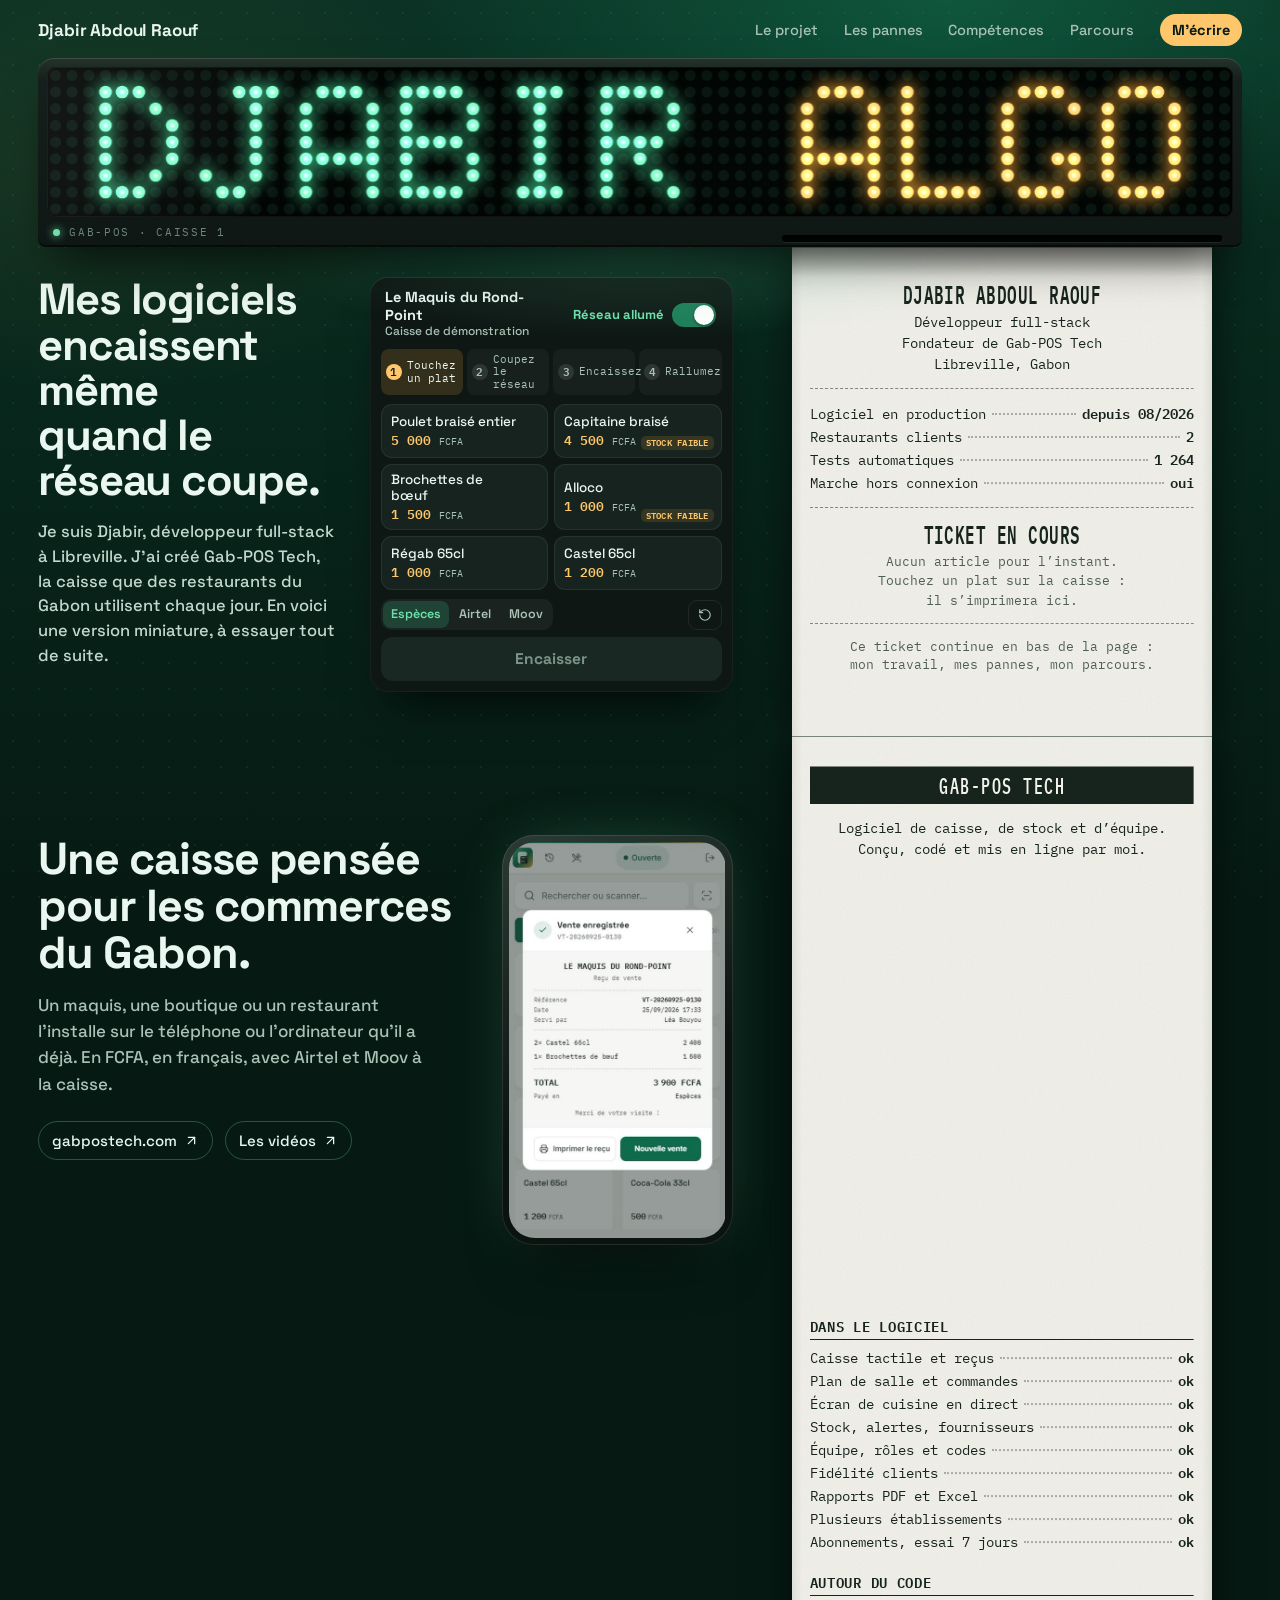
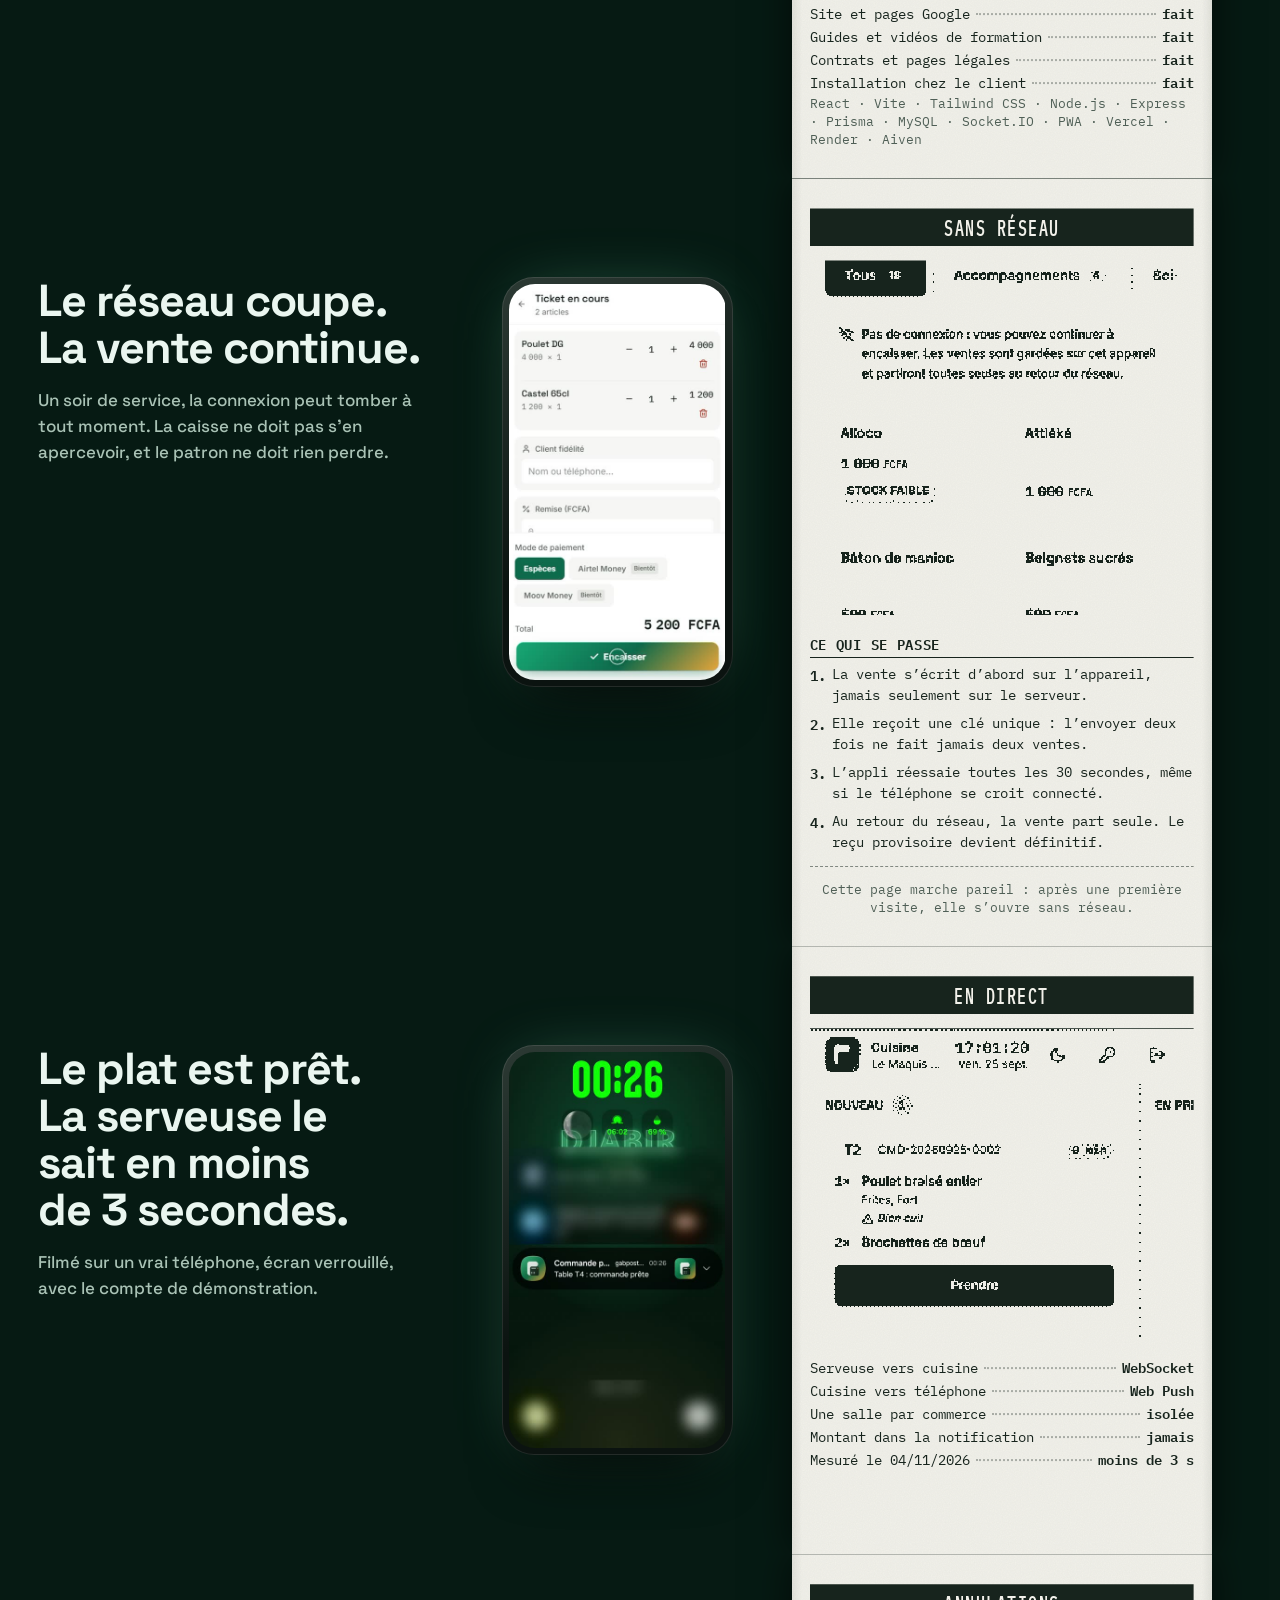
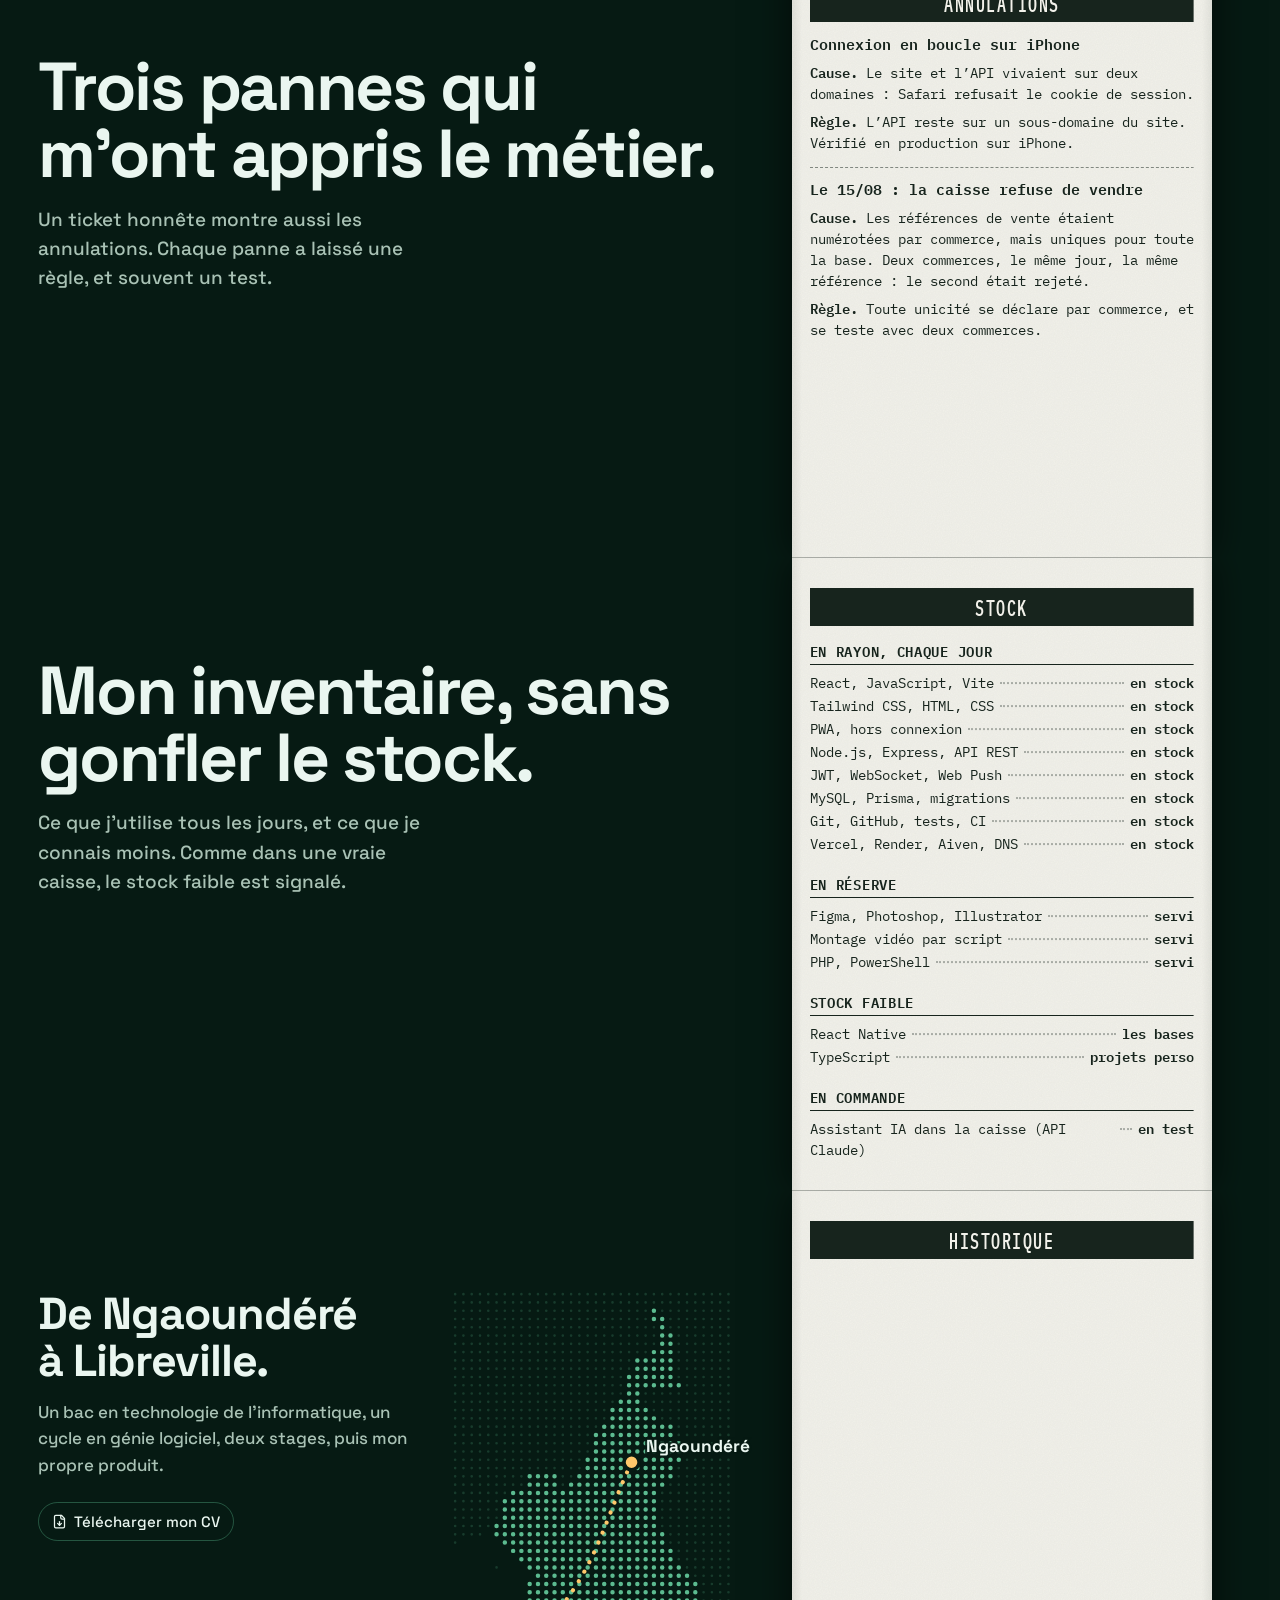
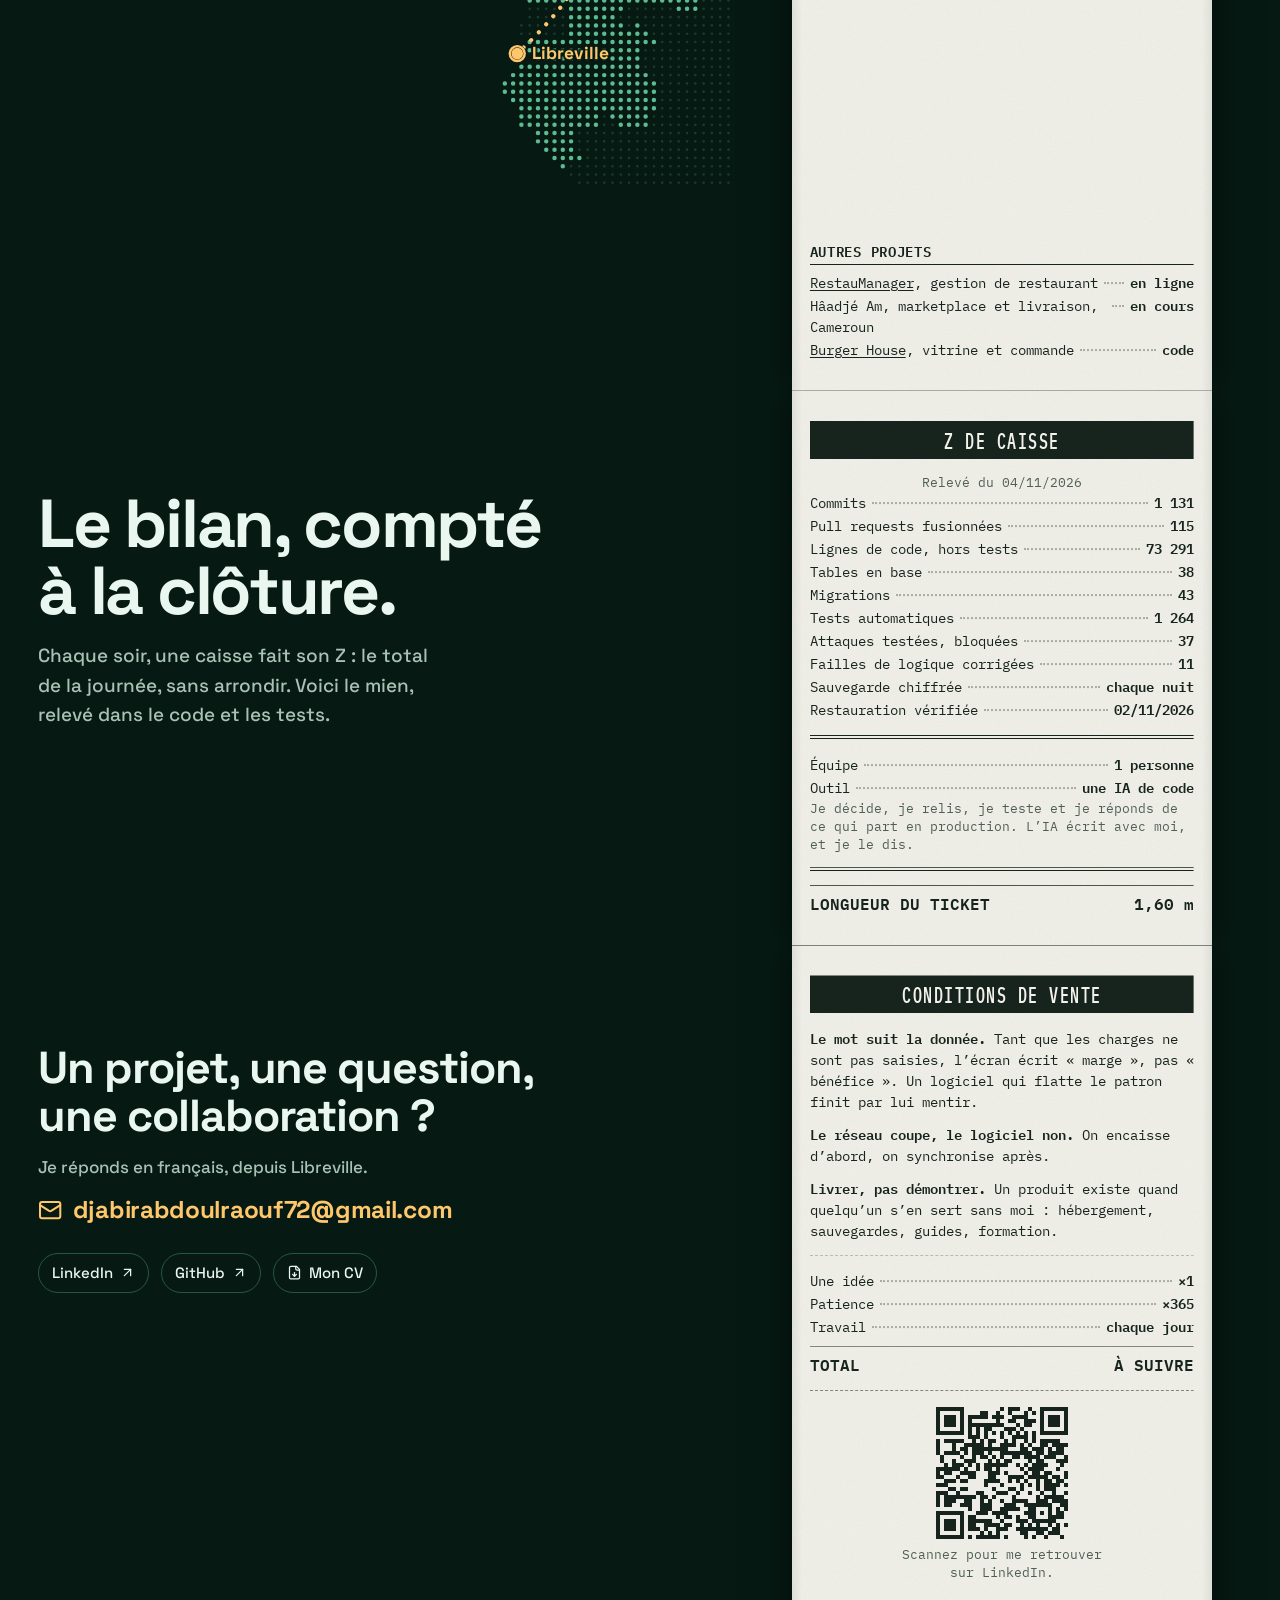
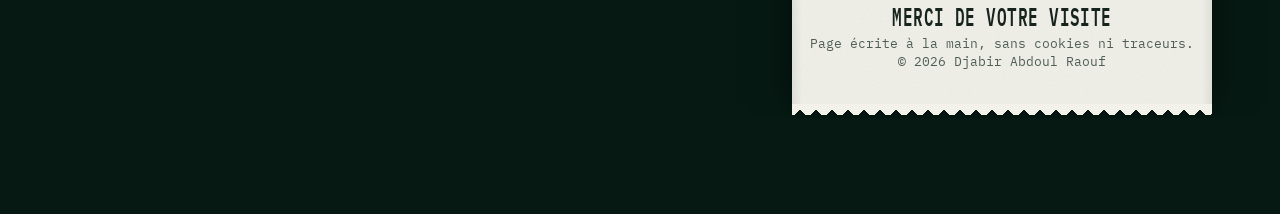
==== commit cf4f81b9: "chantier: carte en points, messages de l'afficheur, raccords du papier Co-Authored-By: Claude Opus 5" ====
--- a/index.html
+++ b/index.html
@@ -97,9 +97,12 @@
           <div class="term-tete">
             <div>
               <p class="term-nom">Le Maquis du Rond-Point</p>
-              <p class="term-sous">Caisse de démonstration</p>
+              <p class="term-sous" id="term-sous">Caisse de démonstration</p>
             </div>
-            <p class="term-etat" id="etat-reseau"><svg class="ico"><use href="#i-wifi"/></svg><span>En ligne</span></p>
+            <button class="interrupteur" id="reseau" type="button" role="switch" aria-checked="true" aria-label="Réseau">
+              <span class="int-texte" id="etat-reseau">Réseau allumé</span>
+              <span class="int-piste"><span class="int-bouton"></span></span>
+            </button>
           </div>
 
           <ol class="etapes" aria-label="Quatre gestes à essayer">
@@ -112,23 +115,18 @@
           <p class="term-alerte" id="alerte" hidden>Pas de connexion : vous pouvez continuer à encaisser. Les ventes sont gardées sur cet appareil et partiront toutes seules au retour du réseau.</p>
 
           <div class="produits" id="produits"></div>
+          <noscript><p class="term-alerte">La caisse de démonstration a besoin de JavaScript. Le reste de la page se lit sans.</p></noscript>
 
           <div class="term-bas">
             <div class="term-commandes">
-              <button class="interrupteur" id="reseau" type="button" role="switch" aria-checked="true">
-                <span class="int-piste"><span class="int-bouton"></span></span>
-                <span class="int-texte">Réseau</span>
-              </button>
               <div class="modes" role="radiogroup" aria-label="Mode de paiement">
                 <label><input type="radio" name="mode" value="Espèces" checked><span>Espèces</span></label>
                 <label><input type="radio" name="mode" value="Airtel Money"><span>Airtel</span></label>
                 <label><input type="radio" name="mode" value="Moov Money"><span>Moov</span></label>
               </div>
+              <button class="vider" id="vider" type="button" aria-label="Tout remettre à zéro" title="Tout remettre à zéro"><svg class="ico"><use href="#i-vider"/></svg></button>
             </div>
-            <div class="term-action">
-              <button class="vider" id="vider" type="button" aria-label="Tout remettre à zéro" title="Tout remettre à zéro"><svg class="ico"><use href="#i-vider"/></svg></button>
-              <button class="encaisser" id="encaisser" type="button" disabled>Encaisser</button>
-            </div>
+            <button class="encaisser" id="encaisser" type="button" disabled>Encaisser</button>
           </div>
 
           <ol class="journal" id="journal" aria-live="polite" aria-label="Journal de la caisse"></ol>
@@ -185,7 +183,7 @@
       <figure class="tirage imp" data-video="video/vente.mp4" data-poster="img/poster-vente.jpg" data-legende="Une vente, filmée sur l’appli.">
         <picture>
           <source media="(max-width: 420px)" srcset="img/tirage-caisse-288.png" width="288" height="317">
-          <img src="img/tirage-caisse-384.png" width="384" height="423" loading="lazy" alt="Écran de caisse de Gab-POS Tech, imprimé en noir et blanc comme sur un ticket : les plats et leurs prix en FCFA.">
+          <img src="img/tirage-caisse-384.png" width="384" height="423" alt="Écran de caisse de Gab-POS Tech, imprimé en noir et blanc comme sur un ticket : les plats et leurs prix en FCFA.">
         </picture>
         <button class="tirage-voir" type="button"><svg class="ico"><use href="#i-lecture"/></svg>Voir en vrai</button>
       </figure>
@@ -230,7 +228,7 @@
       <figure class="tirage imp" data-video="video/coupure.mp4" data-poster="img/poster-coupure.jpg" data-legende="Une vente faite sans réseau, filmée sur l’appli.">
         <picture>
           <source media="(max-width: 420px)" srcset="img/tirage-horsligne-288.png" width="288" height="266">
-          <img src="img/tirage-horsligne-384.png" width="384" height="355" loading="lazy" alt="Écran de Gab-POS Tech sans connexion, imprimé en noir et blanc : le message dit que les ventes sont gardées sur l’appareil.">
+          <img src="img/tirage-horsligne-384.png" width="384" height="355" alt="Écran de Gab-POS Tech sans connexion, imprimé en noir et blanc : le message dit que les ventes sont gardées sur l’appareil.">
         </picture>
         <button class="tirage-voir" type="button"><svg class="ico"><use href="#i-lecture"/></svg>Voir en vrai</button>
       </figure>
@@ -238,7 +236,7 @@
       <ol class="suite imp">
         <li>La vente s’écrit d’abord sur l’appareil, jamais seulement sur le serveur.</li>
         <li>Elle reçoit une clé unique : l’envoyer deux fois ne fait jamais deux ventes.</li>
-        <li>L’appli réessaie à intervalle régulier, même si le téléphone se croit connecté.</li>
+        <li>L’appli réessaie toutes les 30 secondes, même si le téléphone se croit connecté.</li>
         <li>Au retour du réseau, la vente part seule. Le reçu provisoire devient définitif.</li>
       </ol>
       <hr class="tirets imp">
@@ -264,7 +262,7 @@
       <figure class="tirage imp" data-video="video/notification.mp4" data-poster="img/poster-notification.jpg" data-legende="La notification, filmée sur un vrai téléphone.">
         <picture>
           <source media="(max-width: 420px)" srcset="img/tirage-cuisine-288.png" width="288" height="235">
-          <img src="img/tirage-cuisine-384.png" width="384" height="314" loading="lazy" alt="Écran de cuisine de Gab-POS Tech, imprimé en noir et blanc : une commande pour la table T2 et son bouton Prendre.">
+          <img src="img/tirage-cuisine-384.png" width="384" height="314" alt="Écran de cuisine de Gab-POS Tech, imprimé en noir et blanc : une commande pour la table T2 et son bouton Prendre.">
         </picture>
         <button class="tirage-voir" type="button"><svg class="ico"><use href="#i-lecture"/></svg>Voir en vrai</button>
       </figure>
@@ -281,7 +279,7 @@
   <!-- ─────────── Les pannes ─────────── -->
   <section class="rang" id="pannes">
     <div class="scene">
-      <div class="scene-colle">
+      <div class="scene-colle scene-solo">
         <div>
           <h2>Trois pannes qui m’ont appris le métier.</h2>
           <p>Un ticket honnête montre aussi les annulations. Chaque panne a laissé une règle, et souvent un test.</p>
@@ -313,7 +311,7 @@
   <!-- ─────────── Compétences ─────────── -->
   <section class="rang" id="competences">
     <div class="scene">
-      <div class="scene-colle">
+      <div class="scene-colle scene-solo">
         <div>
           <h2>Mon inventaire, sans gonfler le stock.</h2>
           <p>Ce que j’utilise tous les jours, et ce que je connais moins. Comme dans une vraie caisse, le stock faible est signalé.</p>
@@ -362,6 +360,16 @@
             <a href="cv/Djabir-Abdoul-Raouf-CV.pdf"><svg class="ico"><use href="#i-cv"/></svg>Télécharger mon CV</a>
           </p>
         </div>
+        <svg class="carte" viewBox="0 0 340 600" role="img" aria-label="Carte du Cameroun et du Gabon en points lumineux, avec le trajet de Ngaoundéré à Libreville.">
+            <path class="carte-voisins" d="M5 5h0M15 5h0M25 5h0M35 5h0M45 5h0M55 5h0M65 5h0M75 5h0M85 5h0M95 5h0M105 5h0M115 5h0M125 5h0M135 5h0M145 5h0M155 5h0M165 5h0M175 5h0M185 5h0M195 5h0M205 5h0M215 5h0M225 5h0M235 5h0M245 5h0M255 5h0M265 5h0M275 5h0M285 5h0M295 5h0M305 5h0M315 5h0M325 5h0M335 5h0M5 15h0M15 15h0M25 15h0M35 15h0M45 15h0M55 15h0M65 15h0M75 15h0M85 15h0M95 15h0M105 15h0M115 15h0M125 15h0M135 15h0M145 15h0M155 15h0M165 15h0M175 15h0M185 15h0M195 15h0M205 15h0M215 15h0M225 15h0M235 15h0M245 15h0M255 15h0M265 15h0M275 15h0M285 15h0M295 15h0M305 15h0M315 15h0M325 15h0M335 15h0M5 25h0M15 25h0M25 25h0M35 25h0M45 25h0M55 25h0M65 25h0M75 25h0M85 25h0M95 25h0M105 25h0M115 25h0M125 25h0M135 25h0M145 25h0M155 25h0M165 25h0M175 25h0M185 25h0M195 25h0M205 25h0M215 25h0M225 25h0M235 25h0M255 25h0M265 25h0M275 25h0M285 25h0M295 25h0M305 25h0M315 25h0M325 25h0M335 25h0M5 35h0M15 35h0M25 35h0M35 35h0M45 35h0M55 35h0M65 35h0M75 35h0M85 35h0M95 35h0M105 35h0M115 35h0M125 35h0M135 35h0M145 35h0M155 35h0M165 35h0M175 35h0M185 35h0M195 35h0M205 35h0M215 35h0M225 35h0M235 35h0M265 35h0M275 35h0M285 35h0M295 35h0M305 35h0M315 35h0M325 35h0M335 35h0M5 45h0M15 45h0M25 45h0M35 45h0M45 45h0M55 45h0M65 45h0M75 45h0M85 45h0M95 45h0M105 45h0M115 45h0M125 45h0M135 45h0M145 45h0M155 45h0M165 45h0M175 45h0M185 45h0M195 45h0M205 45h0M215 45h0M225 45h0M235 45h0M245 45h0M265 45h0M275 45h0M285 45h0M295 45h0M305 45h0M315 45h0M325 45h0M335 45h0M5 55h0M15 55h0M25 55h0M35 55h0M45 55h0M55 55h0M65 55h0M75 55h0M85 55h0M95 55h0M105 55h0M115 55h0M125 55h0M135 55h0M145 55h0M155 55h0M165 55h0M175 55h0M185 55h0M195 55h0M205 55h0M215 55h0M225 55h0M235 55h0M245 55h0M275 55h0M285 55h0M295 55h0M305 55h0M315 55h0M325 55h0M335 55h0M5 65h0M15 65h0M25 65h0M35 65h0M45 65h0M55 65h0M65 65h0M75 65h0M85 65h0M95 65h0M105 65h0M115 65h0M125 65h0M135 65h0M145 65h0M155 65h0M165 65h0M175 65h0M185 65h0M195 65h0M205 65h0M215 65h0M225 65h0M235 65h0M245 65h0M275 65h0M285 65h0M295 65h0M305 65h0M315 65h0M325 65h0M335 65h0M5 75h0M15 75h0M25 75h0M35 75h0M45 75h0M55 75h0M65 75h0M75 75h0M85 75h0M95 75h0M105 75h0M115 75h0M125 75h0M135 75h0M145 75h0M155 75h0M165 75h0M175 75h0M185 75h0M195 75h0M205 75h0M215 75h0M225 75h0M235 75h0M275 75h0M285 75h0M295 75h0M305 75h0M315 75h0M325 75h0M335 75h0M5 85h0M15 85h0M25 85h0M35 85h0M45 85h0M55 85h0M65 85h0M75 85h0M85 85h0M95 85h0M105 85h0M115 85h0M125 85h0M135 85h0M145 85h0M155 85h0M165 85h0M175 85h0M185 85h0M195 85h0M205 85h0M215 85h0M275 85h0M285 85h0M295 85h0M305 85h0M315 85h0M325 85h0M335 85h0M5 95h0M15 95h0M25 95h0M35 95h0M45 95h0M55 95h0M65 95h0M75 95h0M85 95h0M95 95h0M105 95h0M115 95h0M125 95h0M135 95h0M145 95h0M155 95h0M165 95h0M175 95h0M185 95h0M195 95h0M205 95h0M215 95h0M275 95h0M285 95h0M295 95h0M305 95h0M315 95h0M325 95h0M335 95h0M5 105h0M15 105h0M25 105h0M35 105h0M45 105h0M55 105h0M65 105h0M75 105h0M85 105h0M95 105h0M105 105h0M115 105h0M125 105h0M135 105h0M145 105h0M155 105h0M165 105h0M175 105h0M185 105h0M195 105h0M205 105h0M275 105h0M285 105h0M295 105h0M305 105h0M315 105h0M325 105h0M335 105h0M5 115h0M15 115h0M25 115h0M35 115h0M45 115h0M55 115h0M65 115h0M75 115h0M85 115h0M95 115h0M105 115h0M115 115h0M125 115h0M135 115h0M145 115h0M155 115h0M165 115h0M175 115h0M185 115h0M195 115h0M205 115h0M285 115h0M295 115h0M305 115h0M315 115h0M325 115h0M335 115h0M5 125h0M15 125h0M25 125h0M35 125h0M45 125h0M55 125h0M65 125h0M75 125h0M85 125h0M95 125h0M105 125h0M115 125h0M125 125h0M135 125h0M145 125h0M155 125h0M165 125h0M175 125h0M185 125h0M195 125h0M205 125h0M235 125h0M245 125h0M255 125h0M265 125h0M275 125h0M285 125h0M295 125h0M305 125h0M315 125h0M325 125h0M335 125h0M5 135h0M15 135h0M25 135h0M35 135h0M45 135h0M55 135h0M65 135h0M75 135h0M85 135h0M95 135h0M105 135h0M115 135h0M125 135h0M135 135h0M145 135h0M155 135h0M165 135h0M175 135h0M185 135h0M195 135h0M235 135h0M245 135h0M255 135h0M265 135h0M275 135h0M285 135h0M295 135h0M305 135h0M315 135h0M325 135h0M335 135h0M5 145h0M15 145h0M25 145h0M35 145h0M45 145h0M55 145h0M65 145h0M75 145h0M85 145h0M95 145h0M105 145h0M115 145h0M125 145h0M135 145h0M145 145h0M155 145h0M165 145h0M175 145h0M185 145h0M245 145h0M255 145h0M265 145h0M275 145h0M285 145h0M295 145h0M305 145h0M315 145h0M325 145h0M335 145h0M5 155h0M15 155h0M25 155h0M35 155h0M45 155h0M55 155h0M65 155h0M75 155h0M85 155h0M95 155h0M105 155h0M115 155h0M125 155h0M135 155h0M145 155h0M155 155h0M165 155h0M175 155h0M185 155h0M255 155h0M265 155h0M275 155h0M285 155h0M295 155h0M305 155h0M315 155h0M325 155h0M335 155h0M5 165h0M15 165h0M25 165h0M35 165h0M45 165h0M55 165h0M65 165h0M75 165h0M85 165h0M95 165h0M105 165h0M115 165h0M125 165h0M135 165h0M145 165h0M155 165h0M165 165h0M175 165h0M275 165h0M285 165h0M295 165h0M305 165h0M315 165h0M325 165h0M335 165h0M5 175h0M15 175h0M25 175h0M35 175h0M45 175h0M55 175h0M65 175h0M75 175h0M85 175h0M95 175h0M105 175h0M115 175h0M125 175h0M135 175h0M145 175h0M155 175h0M165 175h0M275 175h0M285 175h0M295 175h0M305 175h0M315 175h0M325 175h0M335 175h0M5 185h0M15 185h0M25 185h0M35 185h0M45 185h0M55 185h0M65 185h0M75 185h0M85 185h0M95 185h0M105 185h0M115 185h0M125 185h0M135 185h0M145 185h0M155 185h0M165 185h0M285 185h0M295 185h0M305 185h0M315 185h0M325 185h0M335 185h0M5 195h0M15 195h0M25 195h0M35 195h0M45 195h0M55 195h0M65 195h0M75 195h0M85 195h0M95 195h0M105 195h0M115 195h0M125 195h0M135 195h0M145 195h0M155 195h0M165 195h0M285 195h0M295 195h0M305 195h0M315 195h0M325 195h0M335 195h0M5 205h0M15 205h0M25 205h0M35 205h0M45 205h0M55 205h0M65 205h0M75 205h0M85 205h0M95 205h0M105 205h0M115 205h0M125 205h0M135 205h0M145 205h0M155 205h0M285 205h0M295 205h0M305 205h0M315 205h0M325 205h0M335 205h0M5 215h0M15 215h0M25 215h0M35 215h0M45 215h0M55 215h0M65 215h0M75 215h0M85 215h0M95 215h0M105 215h0M115 215h0M125 215h0M135 215h0M145 215h0M155 215h0M275 215h0M285 215h0M295 215h0M305 215h0M315 215h0M325 215h0M335 215h0M5 225h0M15 225h0M25 225h0M35 225h0M45 225h0M55 225h0M65 225h0M75 225h0M85 225h0M135 225h0M145 225h0M275 225h0M285 225h0M295 225h0M305 225h0M315 225h0M325 225h0M335 225h0M5 235h0M15 235h0M25 235h0M35 235h0M45 235h0M55 235h0M65 235h0M75 235h0M85 235h0M135 235h0M265 235h0M275 235h0M285 235h0M295 235h0M305 235h0M315 235h0M325 235h0M335 235h0M5 245h0M15 245h0M25 245h0M35 245h0M45 245h0M55 245h0M65 245h0M255 245h0M265 245h0M275 245h0M285 245h0M295 245h0M305 245h0M315 245h0M325 245h0M335 245h0M5 255h0M15 255h0M25 255h0M35 255h0M45 255h0M55 255h0M255 255h0M265 255h0M275 255h0M285 255h0M295 255h0M305 255h0M315 255h0M325 255h0M335 255h0M5 265h0M15 265h0M25 265h0M35 265h0M45 265h0M55 265h0M255 265h0M265 265h0M275 265h0M285 265h0M295 265h0M305 265h0M315 265h0M325 265h0M335 265h0M5 275h0M15 275h0M25 275h0M35 275h0M45 275h0M55 275h0M255 275h0M265 275h0M275 275h0M285 275h0M295 275h0M305 275h0M315 275h0M325 275h0M335 275h0M5 285h0M15 285h0M25 285h0M35 285h0M45 285h0M255 285h0M265 285h0M275 285h0M285 285h0M295 285h0M305 285h0M315 285h0M325 285h0M335 285h0M5 295h0M15 295h0M25 295h0M35 295h0M265 295h0M275 295h0M285 295h0M295 295h0M305 295h0M315 295h0M325 295h0M335 295h0M5 305h0M265 305h0M275 305h0M285 305h0M295 305h0M305 305h0M315 305h0M325 305h0M335 305h0M275 315h0M285 315h0M295 315h0M305 315h0M315 315h0M325 315h0M335 315h0M275 325h0M285 325h0M295 325h0M305 325h0M315 325h0M325 325h0M335 325h0M55 335h0M285 335h0M295 335h0M305 335h0M315 335h0M325 335h0M335 335h0M295 345h0M305 345h0M315 345h0M325 345h0M335 345h0M305 355h0M315 355h0M325 355h0M335 355h0M305 365h0M315 365h0M325 365h0M335 365h0M305 375h0M315 375h0M325 375h0M335 375h0M95 385h0M105 385h0M115 385h0M125 385h0M135 385h0M215 385h0M225 385h0M235 385h0M245 385h0M255 385h0M265 385h0M305 385h0M315 385h0M325 385h0M335 385h0M95 395h0M105 395h0M115 395h0M125 395h0M135 395h0M205 395h0M215 395h0M225 395h0M235 395h0M245 395h0M255 395h0M265 395h0M275 395h0M285 395h0M295 395h0M305 395h0M315 395h0M325 395h0M335 395h0M85 405h0M95 405h0M105 405h0M115 405h0M125 405h0M135 405h0M215 405h0M235 405h0M245 405h0M255 405h0M265 405h0M275 405h0M285 405h0M295 405h0M305 405h0M315 405h0M325 405h0M335 405h0M85 415h0M95 415h0M105 415h0M115 415h0M125 415h0M135 415h0M245 415h0M255 415h0M265 415h0M275 415h0M285 415h0M295 415h0M305 415h0M315 415h0M325 415h0M335 415h0M255 425h0M265 425h0M275 425h0M285 425h0M295 425h0M305 425h0M315 425h0M325 425h0M335 425h0M235 435h0M245 435h0M255 435h0M265 435h0M275 435h0M285 435h0M295 435h0M305 435h0M315 435h0M325 435h0M335 435h0M235 445h0M245 445h0M255 445h0M265 445h0M275 445h0M285 445h0M295 445h0M305 445h0M315 445h0M325 445h0M335 445h0M235 455h0M245 455h0M255 455h0M265 455h0M275 455h0M285 455h0M295 455h0M305 455h0M315 455h0M325 455h0M335 455h0M245 465h0M255 465h0M265 465h0M275 465h0M285 465h0M295 465h0M305 465h0M315 465h0M325 465h0M335 465h0M255 475h0M265 475h0M275 475h0M285 475h0M295 475h0M305 475h0M315 475h0M325 475h0M335 475h0M255 485h0M265 485h0M275 485h0M285 485h0M295 485h0M305 485h0M315 485h0M325 485h0M335 485h0M255 495h0M265 495h0M275 495h0M285 495h0M295 495h0M305 495h0M315 495h0M325 495h0M335 495h0M255 505h0M265 505h0M275 505h0M285 505h0M295 505h0M305 505h0M315 505h0M325 505h0M335 505h0M185 515h0M245 515h0M255 515h0M265 515h0M275 515h0M285 515h0M295 515h0M305 515h0M315 515h0M325 515h0M335 515h0M185 525h0M195 525h0M245 525h0M255 525h0M265 525h0M275 525h0M285 525h0M295 525h0M305 525h0M315 525h0M325 525h0M335 525h0M155 535h0M165 535h0M175 535h0M185 535h0M195 535h0M205 535h0M215 535h0M225 535h0M235 535h0M245 535h0M255 535h0M265 535h0M275 535h0M285 535h0M295 535h0M305 535h0M315 535h0M325 535h0M335 535h0M155 545h0M165 545h0M175 545h0M185 545h0M195 545h0M205 545h0M215 545h0M225 545h0M235 545h0M245 545h0M255 545h0M265 545h0M275 545h0M285 545h0M295 545h0M305 545h0M315 545h0M325 545h0M335 545h0M155 555h0M165 555h0M175 555h0M185 555h0M195 555h0M205 555h0M215 555h0M225 555h0M235 555h0M245 555h0M255 555h0M265 555h0M275 555h0M285 555h0M295 555h0M305 555h0M315 555h0M325 555h0M335 555h0M165 565h0M175 565h0M185 565h0M195 565h0M205 565h0M215 565h0M225 565h0M235 565h0M245 565h0M255 565h0M265 565h0M275 565h0M285 565h0M295 565h0M305 565h0M315 565h0M325 565h0M335 565h0M145 575h0M155 575h0M165 575h0M175 575h0M185 575h0M195 575h0M205 575h0M215 575h0M225 575h0M235 575h0M245 575h0M255 575h0M265 575h0M275 575h0M285 575h0M295 575h0M305 575h0M315 575h0M325 575h0M335 575h0M145 585h0M155 585h0M165 585h0M175 585h0M185 585h0M195 585h0M205 585h0M215 585h0M225 585h0M235 585h0M245 585h0M255 585h0M265 585h0M275 585h0M285 585h0M295 585h0M305 585h0M315 585h0M325 585h0M335 585h0M155 595h0M165 595h0M175 595h0M185 595h0M195 595h0M205 595h0M215 595h0M225 595h0M235 595h0M245 595h0M255 595h0M265 595h0M275 595h0M285 595h0M295 595h0M305 595h0M315 595h0M325 595h0M335 595h0"/>
+            <path class="carte-pays" d="M245 25h0M245 35h0M255 35h0M255 45h0M255 55h0M265 55h0M255 65h0M265 65h0M245 75h0M255 75h0M265 75h0M225 85h0M235 85h0M245 85h0M255 85h0M265 85h0M225 95h0M235 95h0M245 95h0M255 95h0M265 95h0M215 105h0M225 105h0M235 105h0M245 105h0M255 105h0M265 105h0M215 115h0M225 115h0M235 115h0M245 115h0M255 115h0M265 115h0M275 115h0M215 125h0M225 125h0M205 135h0M215 135h0M225 135h0M195 145h0M205 145h0M215 145h0M225 145h0M235 145h0M195 155h0M205 155h0M215 155h0M225 155h0M235 155h0M245 155h0M185 165h0M195 165h0M205 165h0M215 165h0M225 165h0M235 165h0M245 165h0M255 165h0M265 165h0M175 175h0M185 175h0M195 175h0M205 175h0M215 175h0M225 175h0M235 175h0M245 175h0M255 175h0M265 175h0M175 185h0M185 185h0M195 185h0M205 185h0M215 185h0M225 185h0M235 185h0M245 185h0M255 185h0M265 185h0M275 185h0M175 195h0M185 195h0M195 195h0M205 195h0M215 195h0M225 195h0M235 195h0M245 195h0M255 195h0M265 195h0M275 195h0M165 205h0M175 205h0M185 205h0M195 205h0M205 205h0M215 205h0M225 205h0M235 205h0M245 205h0M255 205h0M265 205h0M275 205h0M165 215h0M175 215h0M185 215h0M195 215h0M205 215h0M215 215h0M225 215h0M235 215h0M245 215h0M255 215h0M265 215h0M95 225h0M105 225h0M115 225h0M125 225h0M155 225h0M165 225h0M175 225h0M185 225h0M195 225h0M205 225h0M215 225h0M225 225h0M235 225h0M245 225h0M255 225h0M265 225h0M95 235h0M105 235h0M115 235h0M125 235h0M145 235h0M155 235h0M165 235h0M175 235h0M185 235h0M195 235h0M205 235h0M215 235h0M225 235h0M235 235h0M245 235h0M255 235h0M75 245h0M85 245h0M95 245h0M105 245h0M115 245h0M125 245h0M135 245h0M145 245h0M155 245h0M165 245h0M175 245h0M185 245h0M195 245h0M205 245h0M215 245h0M225 245h0M235 245h0M245 245h0M65 255h0M75 255h0M85 255h0M95 255h0M105 255h0M115 255h0M125 255h0M135 255h0M145 255h0M155 255h0M165 255h0M175 255h0M185 255h0M195 255h0M205 255h0M215 255h0M225 255h0M235 255h0M245 255h0M65 265h0M75 265h0M85 265h0M95 265h0M105 265h0M115 265h0M125 265h0M135 265h0M145 265h0M155 265h0M165 265h0M175 265h0M185 265h0M195 265h0M205 265h0M215 265h0M225 265h0M235 265h0M245 265h0M65 275h0M75 275h0M85 275h0M95 275h0M105 275h0M115 275h0M125 275h0M135 275h0M145 275h0M155 275h0M165 275h0M175 275h0M185 275h0M195 275h0M205 275h0M215 275h0M225 275h0M235 275h0M245 275h0M55 285h0M65 285h0M75 285h0M85 285h0M95 285h0M105 285h0M115 285h0M125 285h0M135 285h0M145 285h0M155 285h0M165 285h0M175 285h0M185 285h0M195 285h0M205 285h0M215 285h0M225 285h0M235 285h0M245 285h0M55 295h0M65 295h0M75 295h0M85 295h0M95 295h0M105 295h0M115 295h0M125 295h0M135 295h0M145 295h0M155 295h0M165 295h0M175 295h0M185 295h0M195 295h0M205 295h0M215 295h0M225 295h0M235 295h0M245 295h0M255 295h0M65 305h0M75 305h0M85 305h0M95 305h0M105 305h0M115 305h0M125 305h0M135 305h0M145 305h0M155 305h0M165 305h0M175 305h0M185 305h0M195 305h0M205 305h0M215 305h0M225 305h0M235 305h0M245 305h0M255 305h0M75 315h0M85 315h0M95 315h0M105 315h0M115 315h0M125 315h0M135 315h0M145 315h0M155 315h0M165 315h0M175 315h0M185 315h0M195 315h0M205 315h0M215 315h0M225 315h0M235 315h0M245 315h0M255 315h0M265 315h0M85 325h0M95 325h0M105 325h0M115 325h0M125 325h0M135 325h0M145 325h0M155 325h0M165 325h0M175 325h0M185 325h0M195 325h0M205 325h0M215 325h0M225 325h0M235 325h0M245 325h0M255 325h0M265 325h0M95 335h0M105 335h0M115 335h0M125 335h0M135 335h0M145 335h0M155 335h0M165 335h0M175 335h0M185 335h0M195 335h0M205 335h0M215 335h0M225 335h0M235 335h0M245 335h0M255 335h0M265 335h0M275 335h0M105 345h0M115 345h0M125 345h0M135 345h0M145 345h0M155 345h0M165 345h0M175 345h0M185 345h0M195 345h0M205 345h0M215 345h0M225 345h0M235 345h0M245 345h0M255 345h0M265 345h0M275 345h0M285 345h0M95 355h0M105 355h0M115 355h0M125 355h0M135 355h0M145 355h0M155 355h0M165 355h0M175 355h0M185 355h0M195 355h0M205 355h0M215 355h0M225 355h0M235 355h0M245 355h0M255 355h0M265 355h0M275 355h0M285 355h0M295 355h0M95 365h0M105 365h0M115 365h0M125 365h0M135 365h0M145 365h0M155 365h0M165 365h0M175 365h0M185 365h0M195 365h0M205 365h0M215 365h0M225 365h0M235 365h0M245 365h0M255 365h0M265 365h0M275 365h0M285 365h0M295 365h0M95 375h0M105 375h0M115 375h0M125 375h0M135 375h0M145 375h0M155 375h0M165 375h0M175 375h0M185 375h0M195 375h0M205 375h0M215 375h0M225 375h0M235 375h0M245 375h0M255 375h0M265 375h0M275 375h0M285 375h0M295 375h0M145 385h0M155 385h0M165 385h0M175 385h0M185 385h0M195 385h0M205 385h0M275 385h0M285 385h0M295 385h0M145 395h0M155 395h0M165 395h0M175 395h0M185 395h0M195 395h0M145 405h0M155 405h0M165 405h0M175 405h0M185 405h0M195 405h0M205 405h0M225 405h0M145 415h0M155 415h0M165 415h0M175 415h0M185 415h0M195 415h0M205 415h0M215 415h0M225 415h0M235 415h0M95 425h0M105 425h0M115 425h0M125 425h0M135 425h0M145 425h0M155 425h0M165 425h0M175 425h0M185 425h0M195 425h0M205 425h0M215 425h0M225 425h0M235 425h0M245 425h0M85 435h0M95 435h0M105 435h0M115 435h0M125 435h0M135 435h0M145 435h0M155 435h0M165 435h0M175 435h0M185 435h0M195 435h0M205 435h0M215 435h0M225 435h0M105 445h0M115 445h0M125 445h0M135 445h0M145 445h0M155 445h0M165 445h0M175 445h0M185 445h0M195 445h0M205 445h0M215 445h0M225 445h0M85 455h0M95 455h0M105 455h0M115 455h0M125 455h0M135 455h0M145 455h0M155 455h0M165 455h0M175 455h0M185 455h0M195 455h0M205 455h0M215 455h0M225 455h0M75 465h0M85 465h0M95 465h0M105 465h0M115 465h0M125 465h0M135 465h0M145 465h0M155 465h0M165 465h0M175 465h0M185 465h0M195 465h0M205 465h0M215 465h0M225 465h0M235 465h0M65 475h0M75 475h0M85 475h0M95 475h0M105 475h0M115 475h0M125 475h0M135 475h0M145 475h0M155 475h0M165 475h0M175 475h0M185 475h0M195 475h0M205 475h0M215 475h0M225 475h0M235 475h0M245 475h0M65 485h0M75 485h0M85 485h0M95 485h0M105 485h0M115 485h0M125 485h0M135 485h0M145 485h0M155 485h0M165 485h0M175 485h0M185 485h0M195 485h0M205 485h0M215 485h0M225 485h0M235 485h0M245 485h0M75 495h0M85 495h0M95 495h0M105 495h0M115 495h0M125 495h0M135 495h0M145 495h0M155 495h0M165 495h0M175 495h0M185 495h0M195 495h0M205 495h0M215 495h0M225 495h0M235 495h0M245 495h0M85 505h0M95 505h0M105 505h0M115 505h0M125 505h0M135 505h0M145 505h0M155 505h0M165 505h0M175 505h0M185 505h0M195 505h0M205 505h0M215 505h0M225 505h0M235 505h0M245 505h0M85 515h0M95 515h0M105 515h0M115 515h0M125 515h0M135 515h0M145 515h0M155 515h0M165 515h0M175 515h0M195 515h0M205 515h0M215 515h0M225 515h0M235 515h0M85 525h0M95 525h0M105 525h0M115 525h0M125 525h0M135 525h0M145 525h0M155 525h0M165 525h0M175 525h0M205 525h0M215 525h0M225 525h0M235 525h0M105 535h0M115 535h0M125 535h0M135 535h0M145 535h0M105 545h0M115 545h0M125 545h0M135 545h0M145 545h0M115 555h0M125 555h0M135 555h0M145 555h0M125 565h0M135 565h0M145 565h0M155 565h0M135 575h0"/>
+            <path class="carte-route" d="M218 208C174 304 176 349 80 439"/>
+            <circle class="carte-ville" cx="218" cy="208" r="9"/>
+            <circle class="carte-ville carte-ici" cx="80" cy="439" r="9"/>
+            <circle class="carte-onde" cx="80" cy="439" r="9"/>
+            <text class="carte-nom" x="236" y="196">Ngaoundéré</text>
+            <text class="carte-nom carte-nom-ici" x="98" y="445">Libreville</text>
+          </svg>
       </div>
     </div>
     <div class="papier">
@@ -386,7 +394,7 @@
   <!-- ─────────── Le bilan ─────────── -->
   <section class="rang" id="bilan">
     <div class="scene">
-      <div class="scene-colle">
+      <div class="scene-colle scene-solo">
         <div>
           <h2>Le bilan, compté à la clôture.</h2>
           <p>Chaque soir, une caisse fait son Z : le total de la journée, sans arrondir. Voici le mien, relevé dans le code et les tests.</p>
@@ -426,7 +434,7 @@
         <div>
           <h2>Un projet, une question, une collaboration ?</h2>
           <p>Je réponds en français, depuis Libreville.</p>
-          <p><a class="courriel" href="mailto:djabirabdoulraouf72@gmail.com"><svg class="ico"><use href="#i-mail"/></svg><span>djabirabdoulraouf72@gmail.com</span></a></p>
+          <p class="ligne-courriel"><a class="courriel" href="mailto:djabirabdoulraouf72@gmail.com"><svg class="ico"><use href="#i-mail"/></svg><span>djabirabdoulraouf72@gmail.com</span></a></p>
           <p class="scene-liens">
             <a href="https://www.linkedin.com/in/djabir-abdoul-raouf" target="_blank" rel="noopener">LinkedIn<svg class="ico"><use href="#i-sortie"/></svg></a>
             <a href="https://github.com/ALGO72" target="_blank" rel="noopener">GitHub<svg class="ico"><use href="#i-sortie"/></svg></a>
@@ -451,7 +459,7 @@
       <p class="recu-total imp"><span>TOTAL</span><span>À SUIVRE</span></p>
       <hr class="tirets imp">
       <div class="qr imp">
-        <img src="img/qr-linkedin.svg" width="132" height="132" loading="lazy" alt="Code QR vers le profil LinkedIn de Djabir Abdoul Raouf.">
+        <img src="img/qr-linkedin.svg" width="132" height="132" alt="Code QR vers le profil LinkedIn de Djabir Abdoul Raouf.">
         <p class="c petit">Scannez pour me retrouver<br>sur LinkedIn.</p>
       </div>
       <p class="double c imp">MERCI DE VOTRE VISITE</p>
--- a/css/site.css
+++ b/css/site.css
@@ -24,9 +24,14 @@
   --gouttiere: clamp(16px, 3vw, 40px);
   --l-papier: 420px;
   --retrait-papier: 30px;
+  --fond-papier:
+    linear-gradient(90deg, rgba(23, 36, 29, .07), transparent 2.4%, transparent 97.6%, rgba(23, 36, 29, .07)),
+    url("data:image/svg+xml,%3Csvg xmlns='http://www.w3.org/2000/svg' width='180' height='180'%3E%3Cfilter id='n'%3E%3CfeTurbulence type='fractalNoise' baseFrequency='.85' numOctaves='2' stitchTiles='stitch'/%3E%3CfeColorMatrix values='0 0 0 0 .09 0 0 0 0 .14 0 0 0 0 .11 0 0 0 .06 0'/%3E%3C/filter%3E%3Crect width='100%25' height='100%25' filter='url(%23n)'/%3E%3C/svg%3E"),
+    var(--papier);
 }
 
 *, *::before, *::after { box-sizing: border-box; }
+[hidden] { display: none !important; }
 html { background: var(--comptoir-fond); scroll-behavior: smooth; -webkit-text-size-adjust: 100%; scroll-padding-top: 16px; }
 body { margin: 0; color: var(--texte); font: 500 17px/1.55 var(--f-titre); -webkit-font-smoothing: antialiased; }
 body::before {
@@ -85,7 +90,11 @@
 .scene { padding-block: clamp(56px, 11vh, 120px); }
 .scene-colle { position: sticky; top: clamp(24px, 12vh, 104px); display: grid; grid-template-columns: minmax(0, 1fr) auto; gap: clamp(24px, 3.2vw, 52px); align-items: start; }
 .scene h2 { font: 700 clamp(33px, 3.5vw, 54px)/1.05 var(--f-titre); letter-spacing: -.024em; text-wrap: balance; }
-.scene p { max-width: 36ch; margin-top: .9em; color: var(--texte-2); }
+.scene-colle p { max-width: 36ch; margin-top: .9em; color: var(--texte-2); }
+.scene-solo { display: block; }
+.scene-solo h2 { font-size: clamp(40px, 5.3vw, 78px); line-height: .99; letter-spacing: -.034em; }
+.scene-solo p { font-size: 19px; max-width: 34ch; }
+.ligne-courriel { max-width: none !important; }
 .scene-liens { display: flex; flex-wrap: wrap; gap: 8px 12px; max-width: none !important; margin-top: 1.4em !important; }
 .scene-liens a { display: inline-flex; align-items: center; gap: 7px; padding: 7px 13px; border: 1px solid rgba(111, 224, 172, .3); border-radius: 999px; color: var(--texte); font-size: 15px; text-decoration: none; transition: background .15s, border-color .15s; }
 .scene-liens a:hover { background: rgba(111, 224, 172, .1); border-color: var(--neon); }
@@ -95,6 +104,19 @@
 /* Le téléphone */
 .tel { position: relative; width: clamp(196px, 18vw, 250px); aspect-ratio: 480 / 854; padding: 7px; border-radius: 32px; background: linear-gradient(155deg, #2C3A34, #0B1310 60%); box-shadow: inset 0 0 0 1px rgba(255, 255, 255, .1), 0 36px 54px -26px rgba(0, 0, 0, .85), 0 0 64px -22px rgba(111, 224, 172, .4); }
 .tel video { display: block; width: 100%; height: 100%; object-fit: cover; border-radius: 26px; background: #0D1512; }
+
+/* La carte */
+.carte { width: clamp(230px, 22vw, 310px); height: auto; overflow: visible; color: var(--neon); }
+.carte-voisins, .carte-pays { fill: none; stroke: currentColor; stroke-linecap: round; }
+.carte-voisins { stroke-width: 3.2; opacity: .17; }
+.carte-pays { stroke-width: 5.4; opacity: .82; }
+.carte-route { fill: none; stroke: var(--or); stroke-width: 5; stroke-linecap: round; stroke-dasharray: .1 13; animation: route 1.1s linear infinite; }
+@keyframes route { to { stroke-dashoffset: -13.1; } }
+.carte-ville { fill: var(--or); stroke: #071A13; stroke-width: 4; }
+.carte-onde { fill: none; stroke: var(--or); stroke-width: 3; transform-box: fill-box; transform-origin: center; animation: onde 2.2s ease-out infinite; }
+@keyframes onde { from { opacity: .9; transform: scale(1); } to { opacity: 0; transform: scale(3.6); } }
+.carte-nom { fill: var(--texte); font: 700 21px var(--f-titre); paint-order: stroke; stroke: rgba(6, 26, 19, .85); stroke-width: 5px; }
+.carte-nom-ici { fill: var(--or); }
 
 /* ── Accueil ── */
 .rang-accueil .scene { padding-block: 30px 44px; }
@@ -109,8 +131,7 @@
 .term-tete { display: flex; align-items: center; justify-content: space-between; gap: 12px; padding: 1px 4px 9px; }
 .term-nom { font-weight: 700; font-size: 14.5px; line-height: 1.2; }
 .term-sous { color: var(--texte-2); font-size: 12px; line-height: 1.3; }
-.term-etat { display: inline-flex; align-items: center; gap: 6px; padding: 4px 9px; border-radius: 999px; background: rgba(111, 224, 172, .13); color: var(--neon); font: 600 11.5px/1.2 var(--f-mono); white-space: nowrap; transition: background .3s, color .3s; }
-html[data-reseau="coupe"] .term-etat { background: rgba(232, 166, 59, .16); color: var(--or); }
+.term-sous.attente { color: var(--or); font-weight: 700; }
 
 .etapes { display: grid; grid-template-columns: repeat(4, minmax(0, 1fr)); gap: 4px; margin-bottom: 9px; color: var(--texte-2); font: 400 10.5px/1.2 var(--f-mono); }
 .etapes li { display: flex; align-items: center; gap: 5px; min-height: 34px; padding: 4px 5px; border-radius: 8px; background: rgba(255, 255, 255, .04); transition: background .25s, color .25s; }
@@ -135,8 +156,10 @@
 .produit-qte { position: absolute; top: 6px; right: 6px; min-width: 19px; height: 19px; padding-inline: 4px; border-radius: 10px; background: var(--neon); color: #052015; font: 600 11.5px/19px var(--f-mono); text-align: center; }
 
 .term-bas { margin-top: 9px; }
-.term-commandes { display: flex; align-items: center; justify-content: space-between; gap: 8px; margin-bottom: 8px; }
-.interrupteur { display: inline-flex; align-items: center; gap: 8px; padding: 3px 4px 3px 2px; border: 0; border-radius: 999px; background: none; font-size: 13.5px; font-weight: 700; cursor: pointer; }
+.term-commandes { display: flex; align-items: center; justify-content: space-between; gap: 8px; margin-bottom: 7px; }
+.interrupteur { display: inline-flex; align-items: center; gap: 8px; min-height: 32px; padding: 3px 2px; border: 0; border-radius: 999px; background: none; font-size: 13px; font-weight: 700; cursor: pointer; }
+.int-texte { color: var(--neon); white-space: nowrap; transition: color .2s; }
+.interrupteur[aria-checked="false"] .int-texte { color: var(--or); }
 .int-piste { position: relative; width: 44px; height: 24px; border-radius: 12px; background: #1E7D59; transition: background .2s; }
 .int-bouton { position: absolute; top: 2px; left: 22px; width: 20px; height: 20px; border-radius: 50%; background: #fff; box-shadow: 0 1px 3px rgba(0, 0, 0, .5); transition: left .16s, background .2s; }
 .interrupteur[aria-checked="false"] .int-piste { background: #5A4620; }
@@ -152,10 +175,9 @@
 .modes input:checked + span { background: #1F4436; color: var(--neon); }
 .modes input:focus-visible + span { outline: 2px solid var(--or); outline-offset: 1px; }
 
-.term-action { display: grid; grid-template-columns: 44px 1fr; gap: 6px; }
-.vider { display: grid; place-items: center; height: 44px; border: 1px solid rgba(255, 255, 255, .08); border-radius: 12px; background: none; color: var(--texte-2); cursor: pointer; }
+.vider { display: grid; place-items: center; width: 34px; height: 30px; border: 1px solid rgba(255, 255, 255, .08); border-radius: 9px; background: none; color: var(--texte-2); font-size: 14px; cursor: pointer; }
 .vider:hover { color: var(--texte); border-color: rgba(255, 255, 255, .25); }
-.encaisser { height: 44px; border: 0; border-radius: 12px; background: linear-gradient(90deg, #0E6B4C, #17A874 62%, var(--or-fonce)); color: #fff; font-size: 15.5px; font-weight: 700; cursor: pointer; transition: filter .15s, transform .07s; touch-action: manipulation; }
+.encaisser { width: 100%; height: 44px; border: 0; border-radius: 12px; background: linear-gradient(90deg, #0E6B4C, #17A874 62%, var(--or-fonce)); color: #fff; font-size: 15.5px; font-weight: 700; cursor: pointer; transition: filter .15s, transform .07s; touch-action: manipulation; }
 .encaisser:hover:not(:disabled) { filter: brightness(1.1); }
 .encaisser:active:not(:disabled) { transform: scale(.985); }
 .encaisser:disabled { background: #1A2823; color: #7B9488; cursor: default; }
@@ -173,11 +195,9 @@
 /* ── Le papier ── */
 .papier {
   position: relative; z-index: 1; padding: 30px 18px; color: var(--encre); font: 400 14px/1.5 var(--f-mono);
-  background-color: var(--papier);
-  background-image:
-    linear-gradient(90deg, rgba(23, 36, 29, .07), transparent 2.4%, transparent 97.6%, rgba(23, 36, 29, .07)),
-    url("data:image/svg+xml,%3Csvg xmlns='http://www.w3.org/2000/svg' width='180' height='180'%3E%3Cfilter id='n'%3E%3CfeTurbulence type='fractalNoise' baseFrequency='.85' numOctaves='2' stitchTiles='stitch'/%3E%3CfeColorMatrix values='0 0 0 0 .09 0 0 0 0 .14 0 0 0 0 .11 0 0 0 .06 0'/%3E%3C/filter%3E%3Crect width='100%25' height='100%25' filter='url(%23n)'/%3E%3C/svg%3E");
-  box-shadow: -24px 0 34px -26px rgba(0, 0, 0, .8), 24px 0 34px -26px rgba(0, 0, 0, .8);
+  background: var(--fond-papier);
+  box-shadow: 0 0 38px rgba(0, 0, 0, .62);
+  clip-path: inset(0 -60px);
 }
 .papier-tete { padding-top: 34px; }
 .papier-tete::before { content: ""; position: absolute; inset: 0 0 auto; height: 30px; background: linear-gradient(180deg, rgba(0, 0, 0, .3), transparent); pointer-events: none; }
@@ -237,7 +257,7 @@
 .qr { display: grid; justify-items: center; gap: 6px; margin-block: 16px 22px; }
 .qr img { display: block; }
 
-.papier-fin { padding-bottom: 34px; margin-bottom: 110px; }
+.papier-fin { padding-bottom: 34px; margin-bottom: 110px; clip-path: inset(0 -60px -14px); }
 .dechirure { position: absolute; inset: 100% 0 auto; height: 11px; background: linear-gradient(135deg, var(--papier) 50%, transparent 50.5%) 0 0 / 16px 11px repeat-x, linear-gradient(225deg, var(--papier) 50%, transparent 50.5%) 0 0 / 16px 11px repeat-x; }
 
 /* ── L'impression, une seule fois ── */
@@ -261,15 +281,23 @@
   .accueil { position: static; }
   .terminal { border-radius: 18px 18px 8px 8px; }
 
-  .scene:not(.rang-accueil .scene) {
-    padding: 34px 18px 2px; color: var(--encre);
-    background-color: var(--papier);
-    box-shadow: -24px 0 34px -26px rgba(0, 0, 0, .8), 24px 0 34px -26px rgba(0, 0, 0, .8);
-  }
+  .rang:not(.rang-accueil) { background: var(--fond-papier); box-shadow: 0 0 38px rgba(0, 0, 0, .62); clip-path: inset(0 -60px); position: relative; }
+  .rang:last-child { clip-path: inset(0 -60px -14px); margin-bottom: 60px; }
+  .rang:not(.rang-accueil) .scene { padding: 34px 18px 2px; color: var(--encre); }
+  .rang:not(.rang-accueil) .papier { background: none; box-shadow: none; clip-path: none; margin-bottom: 0; }
   .scene-colle { position: static; display: block; }
   .tel { display: none; }
+  .scene-solo h2 { line-height: 1.05; letter-spacing: -.024em; }
+  .scene-solo p { font-size: 16px; }
+  .carte { display: block; width: min(250px, 72%); margin: 20px auto 8px; color: var(--encre); }
+  .carte-voisins { opacity: .13; }
+  .carte-pays { opacity: .78; }
+  .carte-ville { fill: var(--encre); stroke: var(--papier); }
+  .carte-route, .carte-onde { stroke: var(--encre); }
+  .carte-nom { fill: var(--encre); stroke: var(--papier); }
+  .carte-nom-ici { fill: var(--encre); }
   .scene h2 { font-size: clamp(29px, 7.6vw, 36px); }
-  .scene p { max-width: none; color: var(--encre-2); font-size: 16px; }
+  .scene-colle p { max-width: none; color: var(--encre-2); font-size: 16px; }
   .scene-liens a { border-color: var(--encre); color: var(--encre); }
   .scene-liens a:hover { background: var(--encre); color: var(--papier); }
   .scene :focus-visible { outline-color: var(--encre); }
@@ -277,12 +305,14 @@
   .papier { padding-top: 20px; padding-bottom: 26px; }
   .papier-tete { padding-top: 34px; }
   .tirage-voir { display: inline-flex; align-items: center; gap: 7px; position: absolute; right: 8px; bottom: 8px; padding: 7px 11px; border: 0; border-radius: 999px; background: var(--encre); color: var(--papier); font: 600 12.5px/1 var(--f-mono); cursor: pointer; }
-  .papier-fin { margin-bottom: 60px; }
+}
+
+@media (max-width: 520px) {
+  .etapes li { flex-direction: column; align-items: flex-start; gap: 3px; padding: 5px 6px; }
 }
 
 @media (max-width: 400px) {
   .modes span { padding: 4px 6px; font-size: 12px; }
-  .etapes { font-size: 10px; }
 }
 
 @media (prefers-reduced-motion: reduce) {
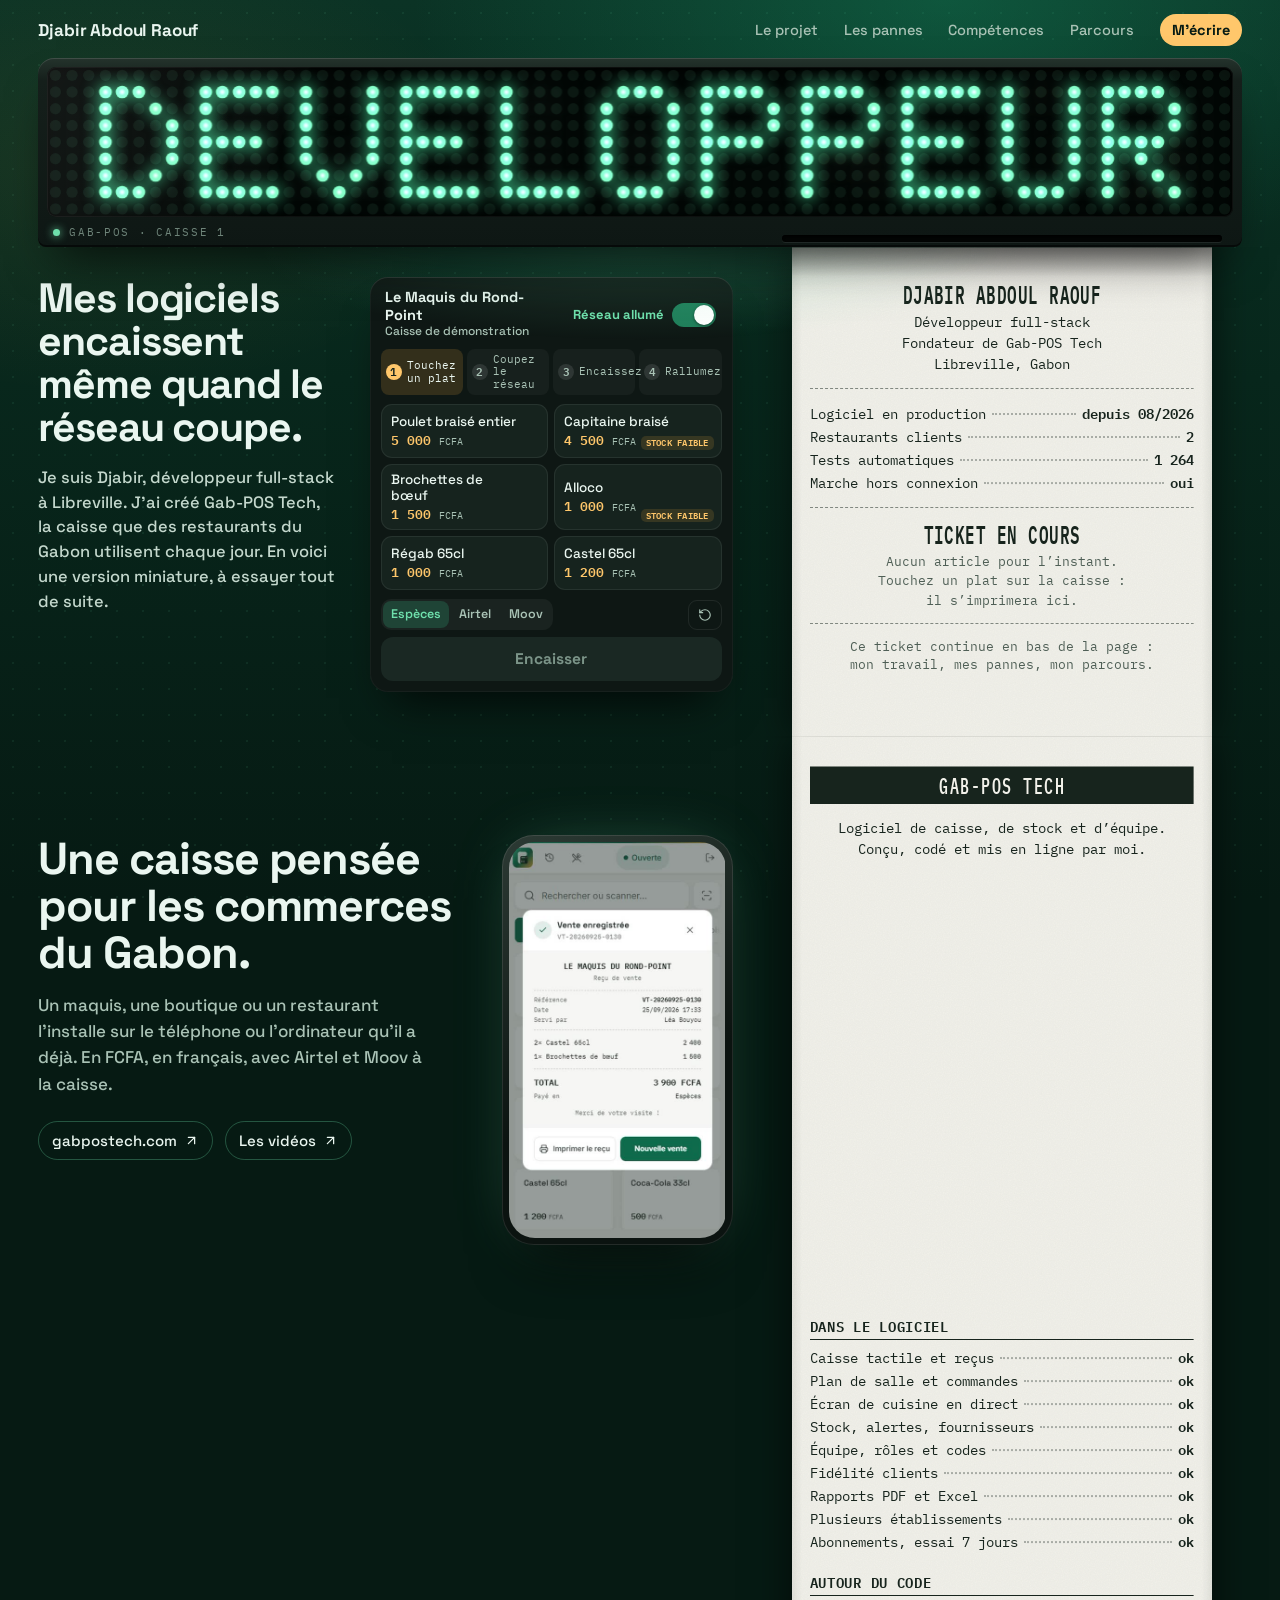
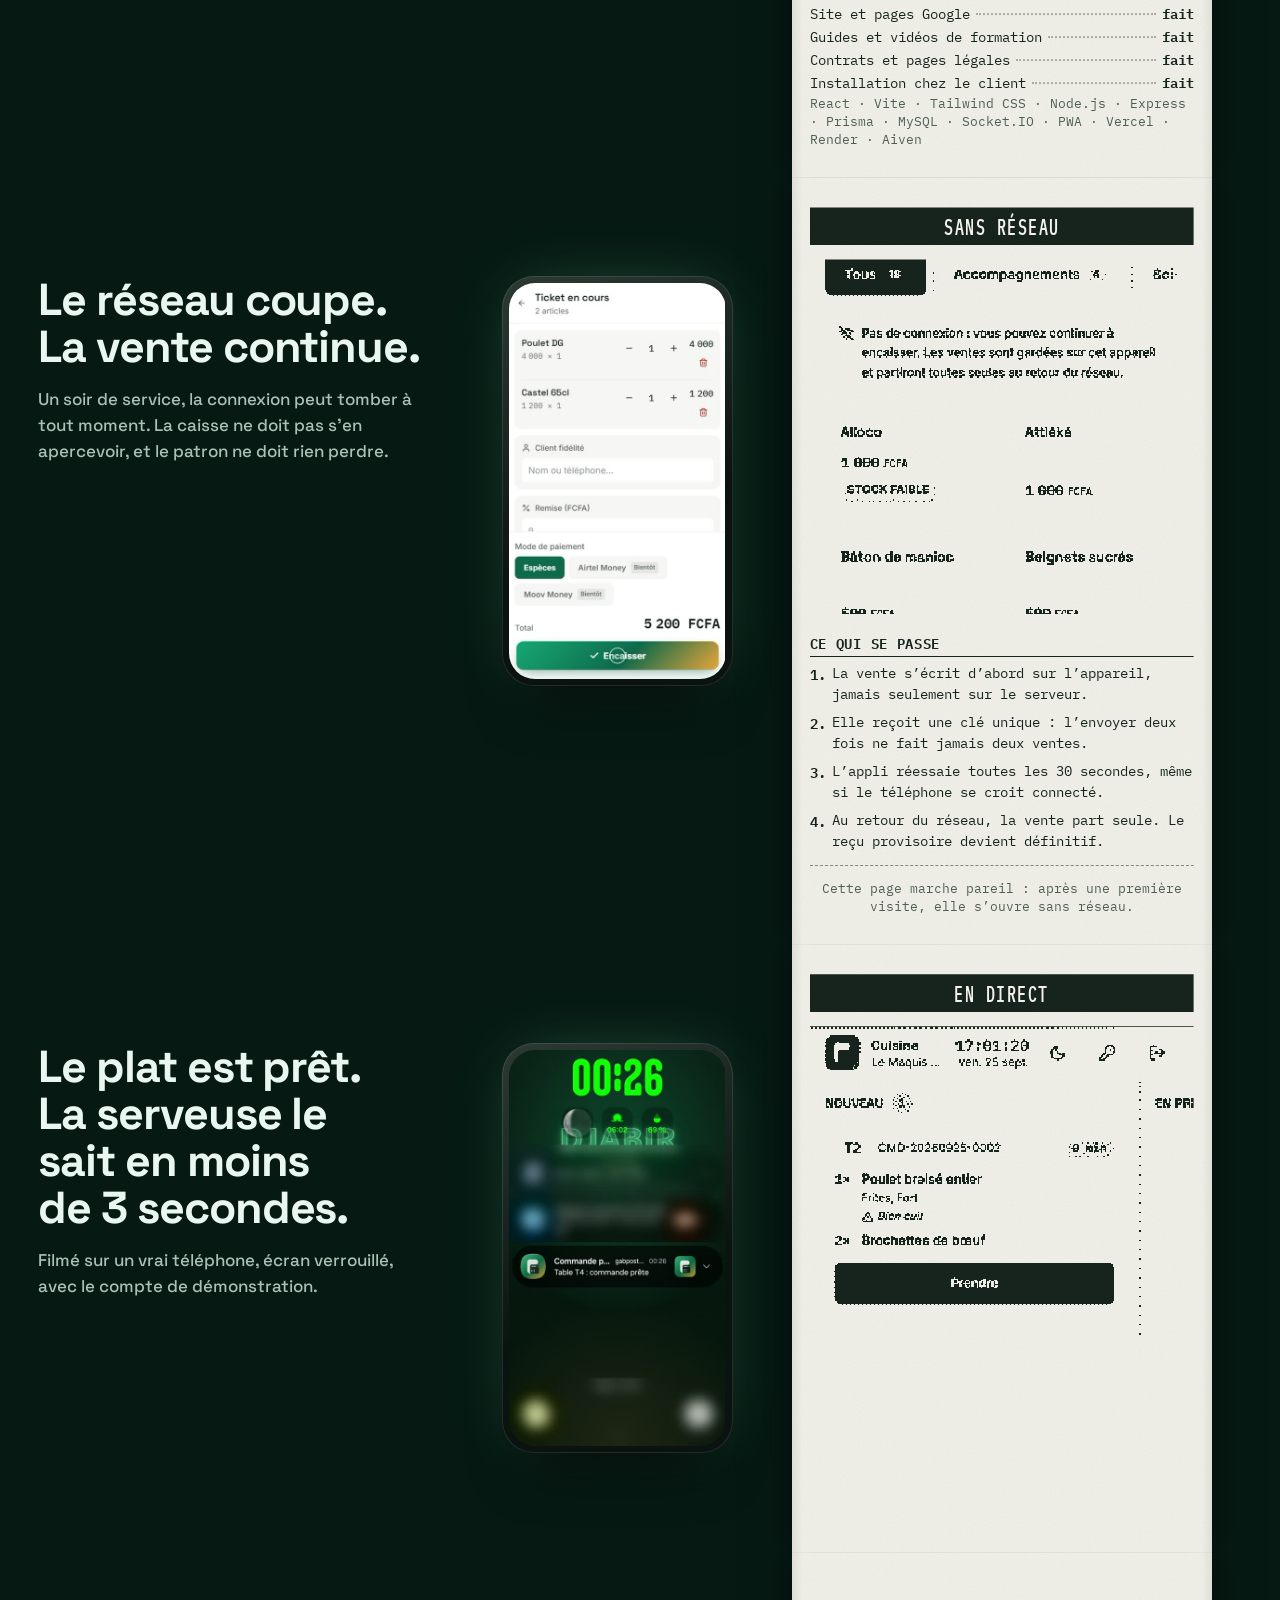
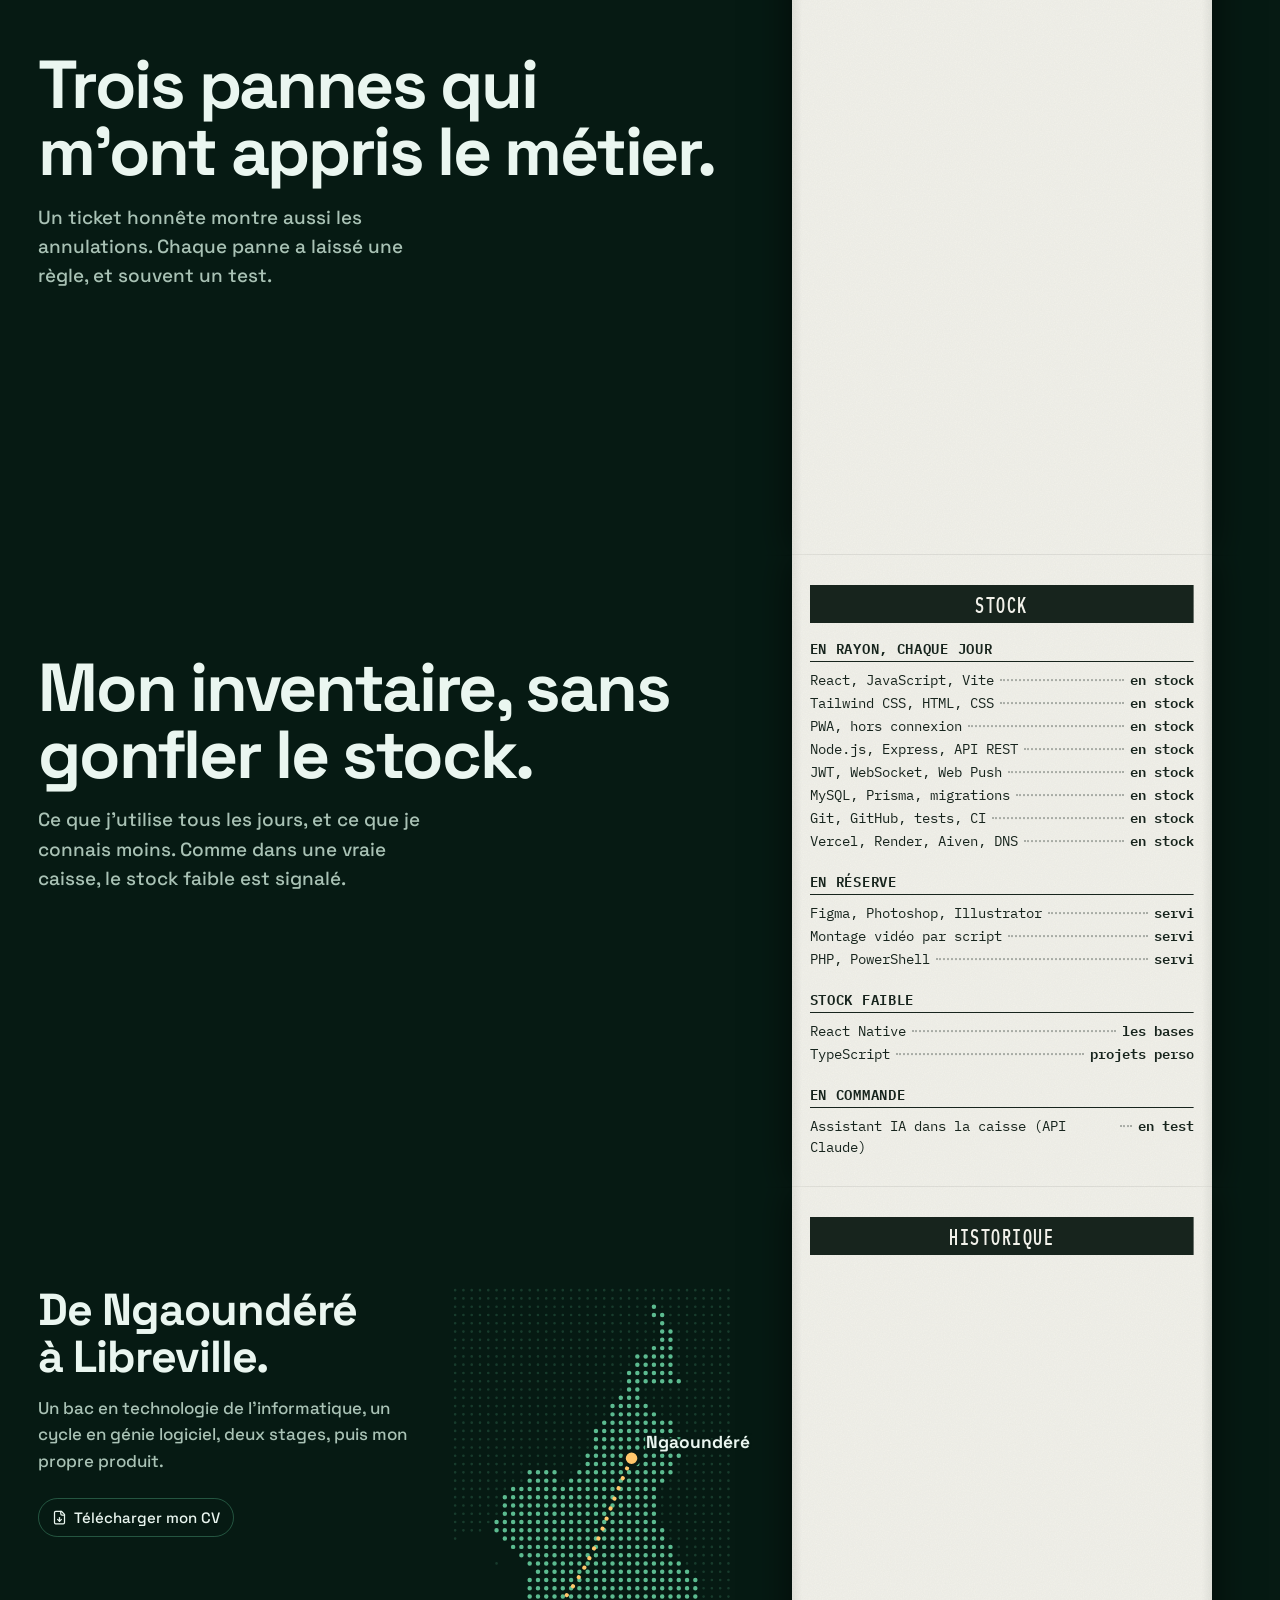
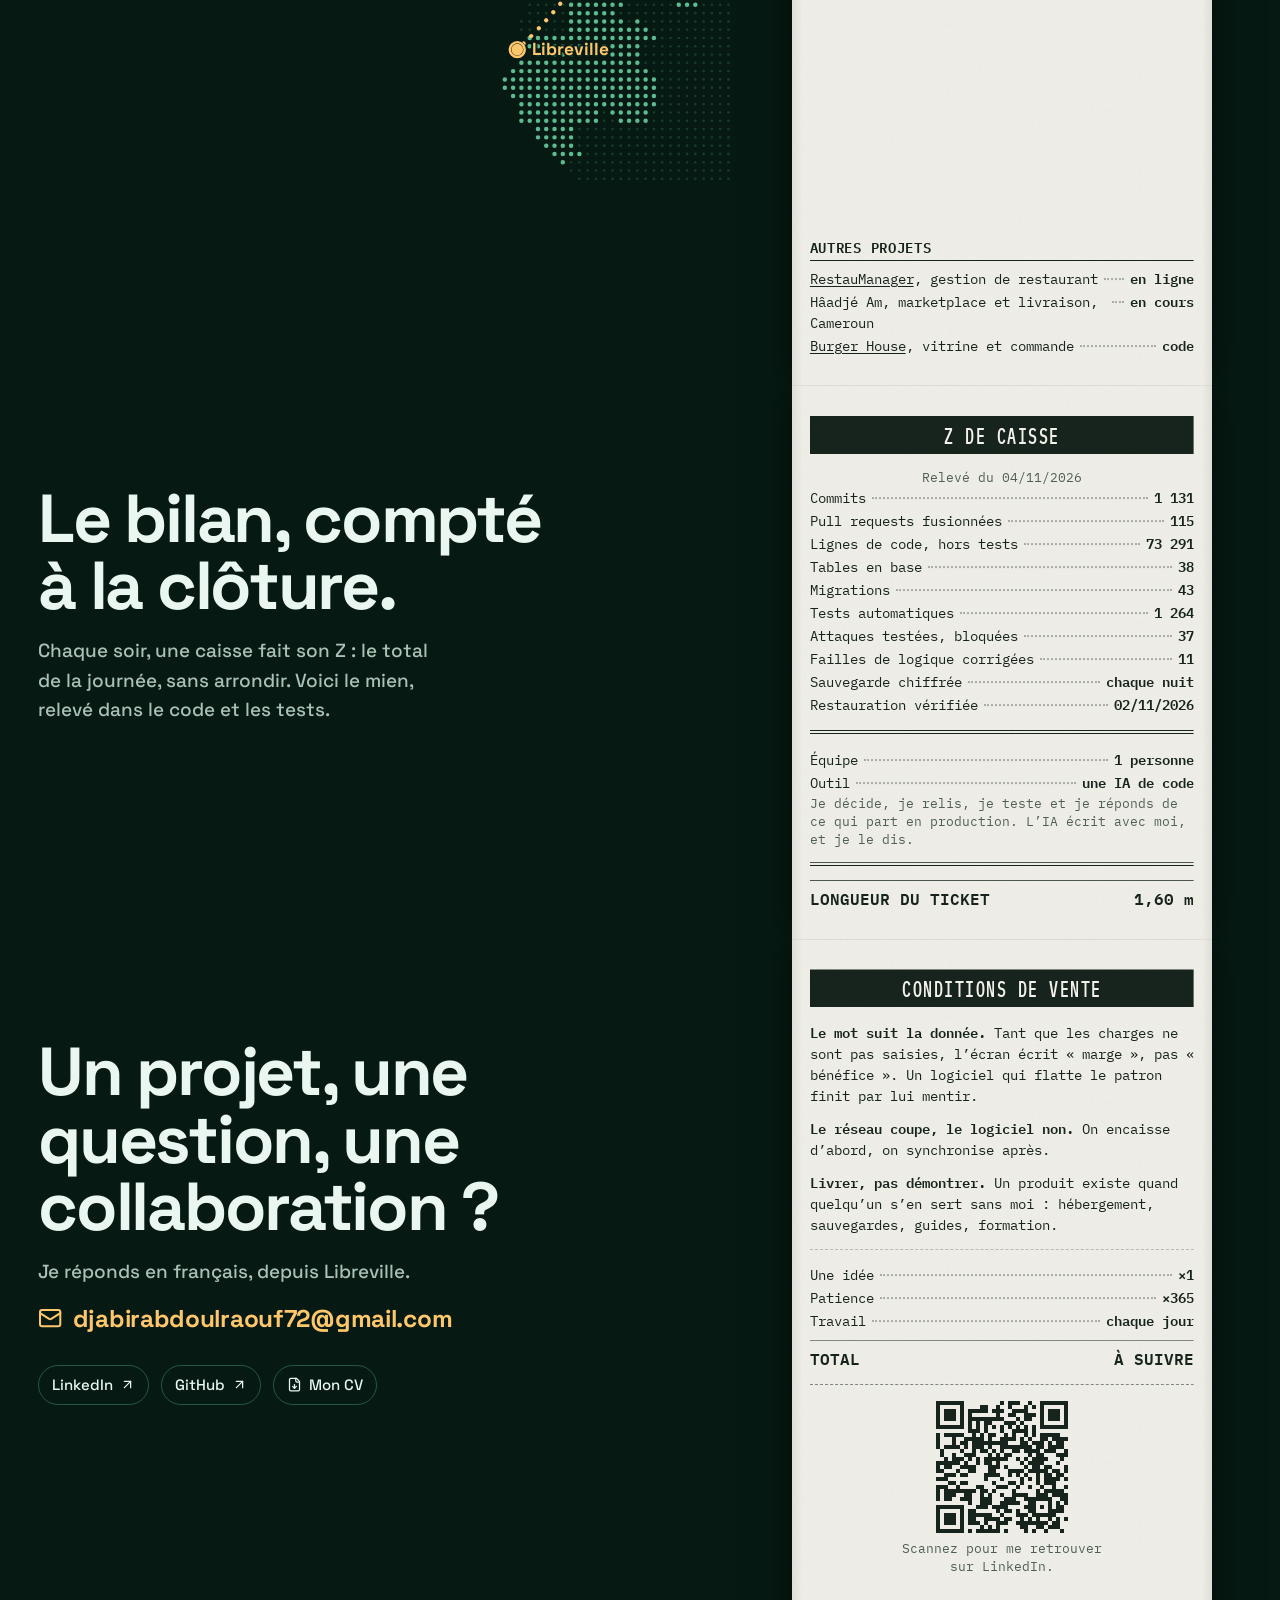
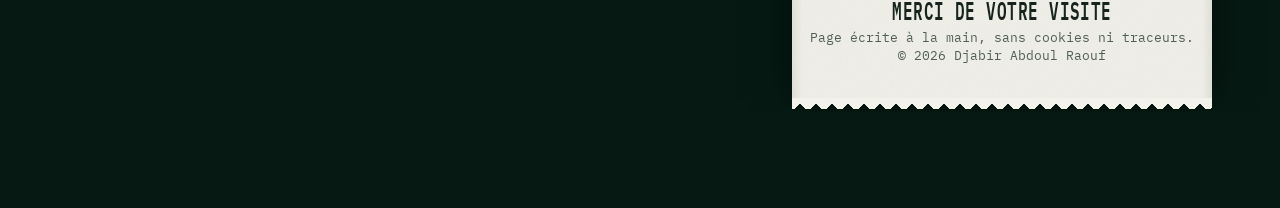
==== commit 66948918: "chantier: image d'aperçu, CV en PDF, finitions du papier Co-Authored-By: Claude Opus 5.5 <noreply@an" ====
--- a/index.html
+++ b/index.html
@@ -430,7 +430,7 @@
   <!-- ─────────── Contact ─────────── -->
   <section class="rang" id="contact">
     <div class="scene">
-      <div class="scene-colle">
+      <div class="scene-colle scene-solo">
         <div>
           <h2>Un projet, une question, une collaboration ?</h2>
           <p>Je réponds en français, depuis Libreville.</p>
--- a/css/site.css
+++ b/css/site.css
@@ -121,7 +121,7 @@
 /* ── Accueil ── */
 .rang-accueil .scene { padding-block: 30px 44px; }
 .accueil { position: sticky; top: 16px; display: grid; grid-template-columns: minmax(0, .82fr) minmax(0, 1fr); gap: clamp(20px, 2.6vw, 38px); align-items: start; }
-h1 { font: 700 clamp(35px, 3.4vw, 50px)/1.04 var(--f-titre); letter-spacing: -.028em; text-wrap: balance; }
+h1 { font: 700 clamp(34px, 3.2vw, 47px)/1.05 var(--f-titre); letter-spacing: -.028em; text-wrap: balance; }
 .chapeau { margin-top: 1em; color: #C4D8CD; font-size: 16.5px; line-height: 1.5; }
 
 /* ── La caisse ── */
@@ -199,6 +199,7 @@
   box-shadow: 0 0 38px rgba(0, 0, 0, .62);
   clip-path: inset(0 -60px);
 }
+.papier:not(.papier-fin) { margin-bottom: -1px; }
 .papier-tete { padding-top: 34px; }
 .papier-tete::before { content: ""; position: absolute; inset: 0 0 auto; height: 30px; background: linear-gradient(180deg, rgba(0, 0, 0, .3), transparent); pointer-events: none; }
 .papier a { text-underline-offset: 2px; }
@@ -277,7 +278,7 @@
   .fente { display: none; }
   .ruban { max-width: 620px; padding-inline: 0; }
   .rang { display: block; }
-  .rang-accueil .scene { padding: 26px var(--gouttiere) 34px; }
+  .rang-accueil .scene { padding: 26px var(--gouttiere) 26px; }
   .accueil { position: static; }
   .terminal { border-radius: 18px 18px 8px 8px; }
 
@@ -303,7 +304,9 @@
   .scene :focus-visible { outline-color: var(--encre); }
   .courriel { color: var(--encre); }
   .papier { padding-top: 20px; padding-bottom: 26px; }
-  .papier-tete { padding-top: 34px; }
+  .papier-tete { padding-top: 34px; clip-path: inset(-8px -60px 0); }
+  .papier-tete::after { content: ""; position: absolute; left: -7px; right: -7px; top: -5px; height: 9px; border-radius: 5px; background: #020403; box-shadow: 0 1px 0 rgba(255, 255, 255, .08); }
+  .rang:not(.rang-accueil) { margin-top: -1px; }
   .tirage-voir { display: inline-flex; align-items: center; gap: 7px; position: absolute; right: 8px; bottom: 8px; padding: 7px 11px; border: 0; border-radius: 999px; background: var(--encre); color: var(--papier); font: 600 12.5px/1 var(--f-mono); cursor: pointer; }
 }
 
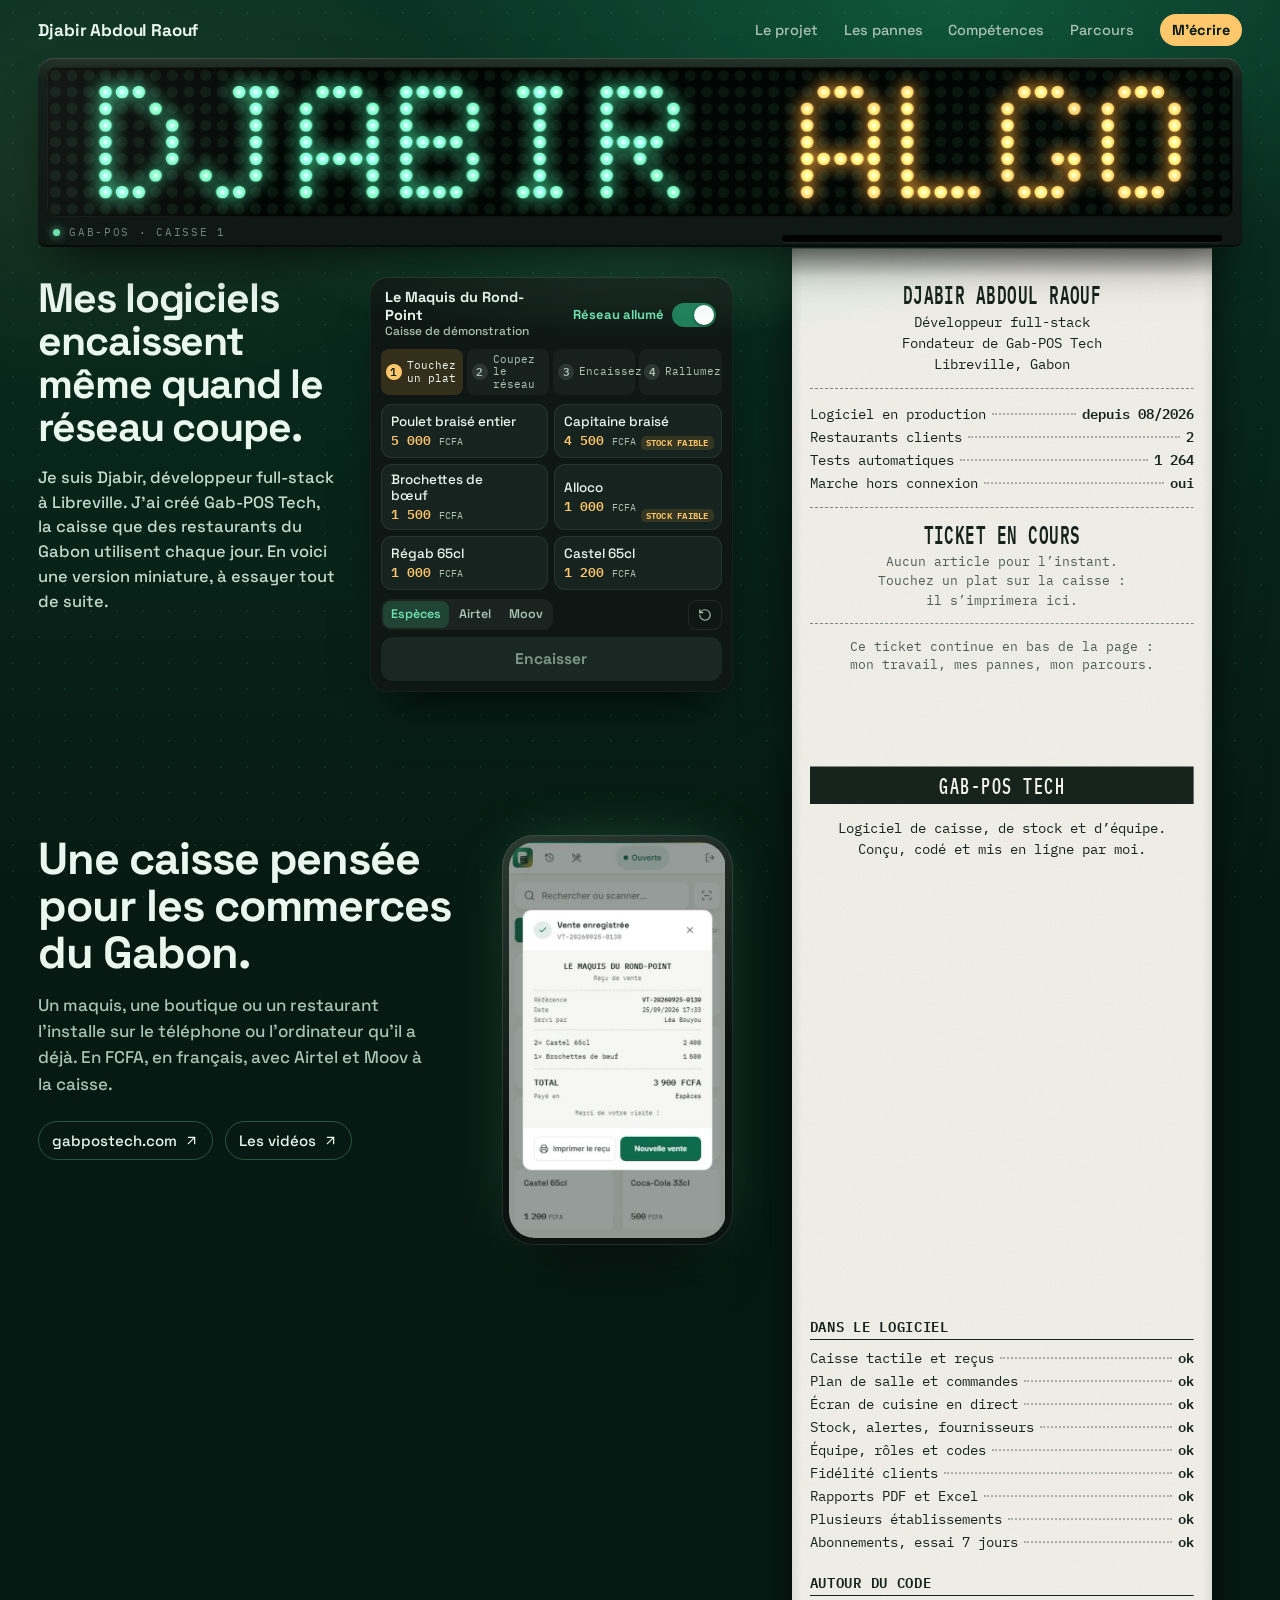
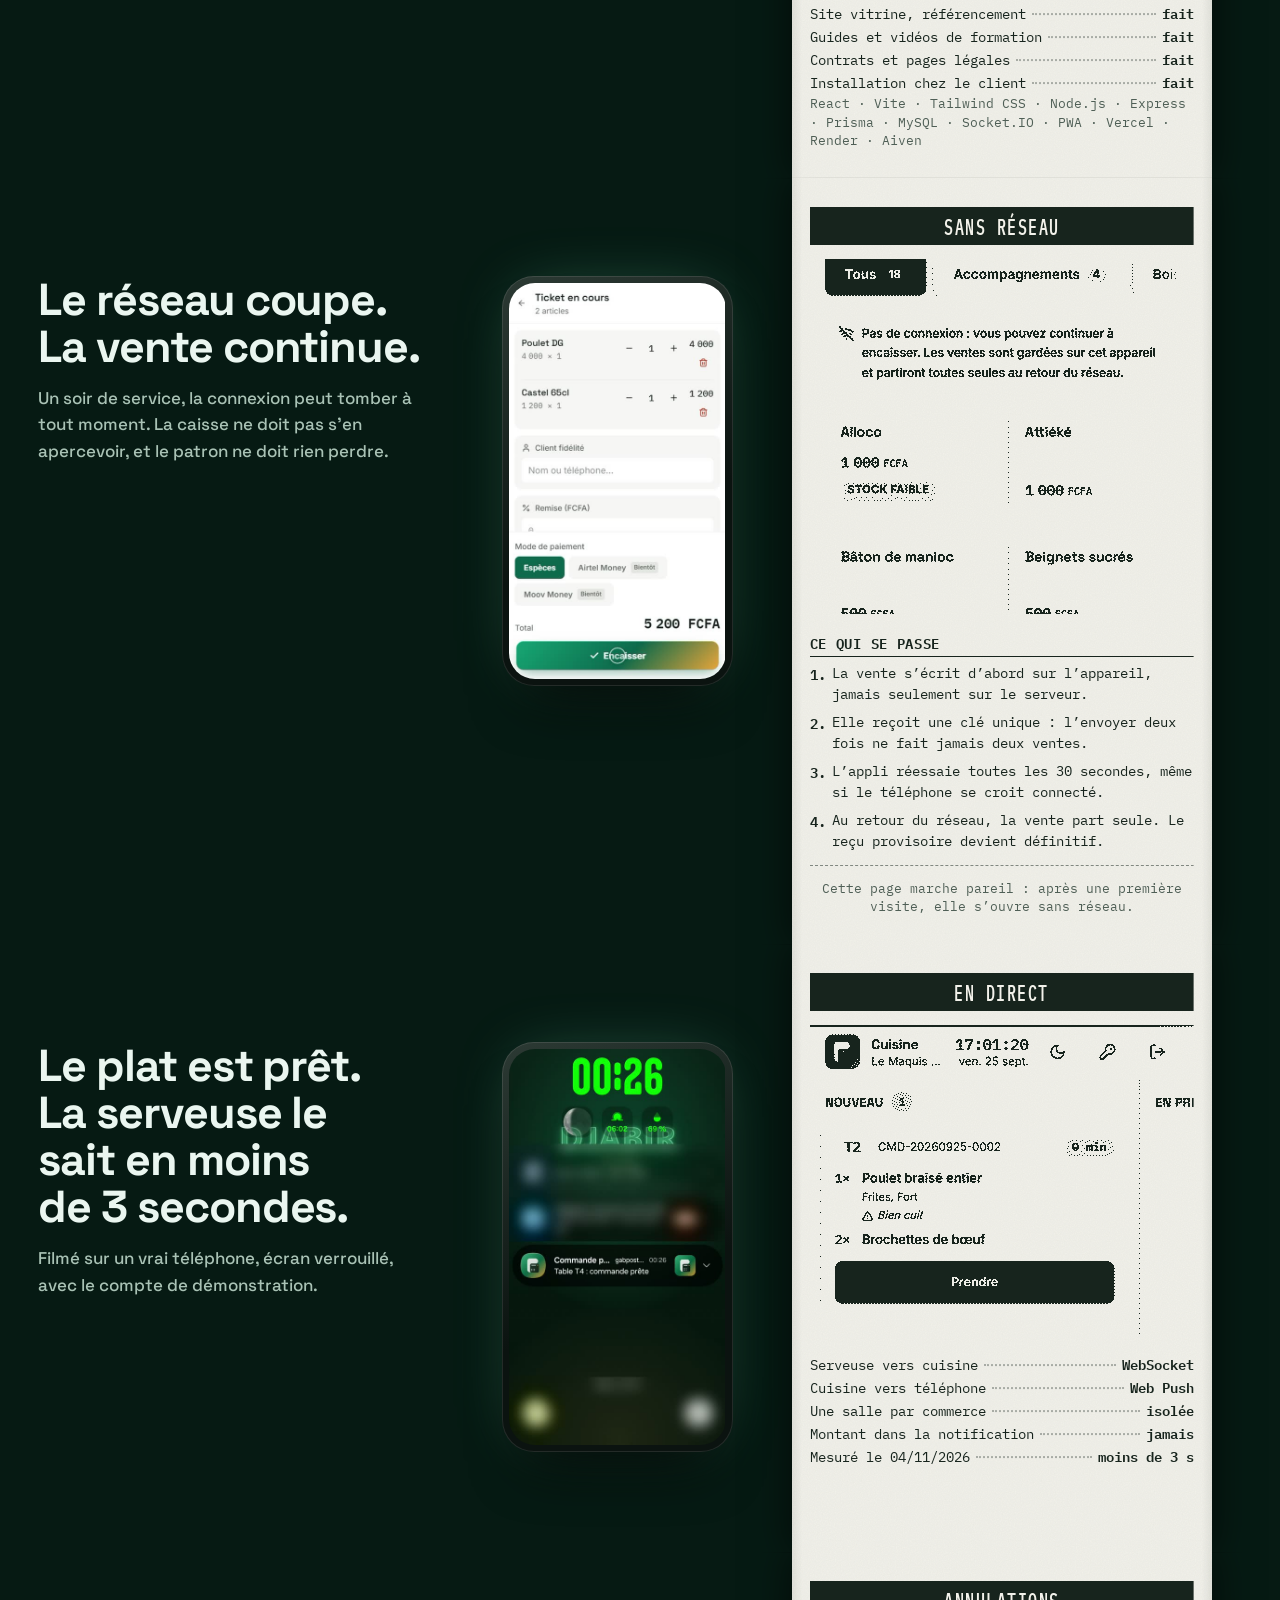
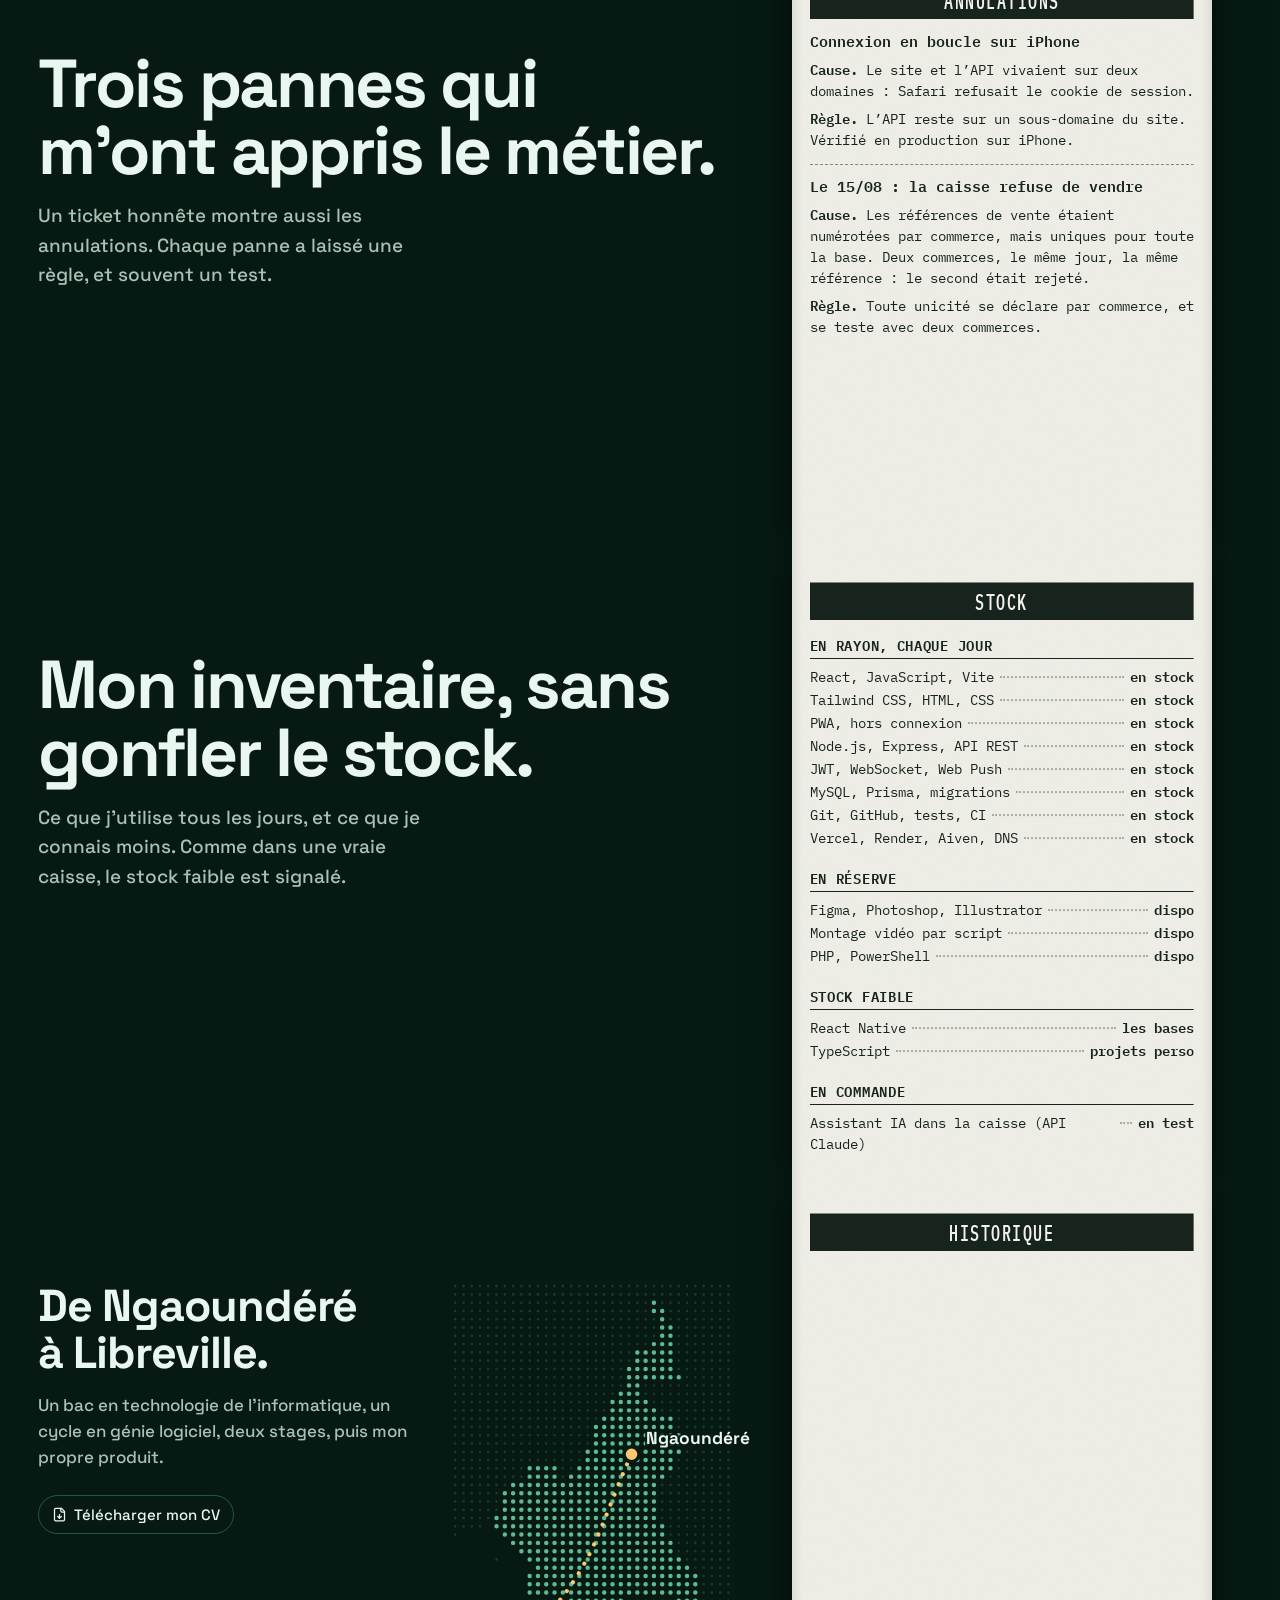
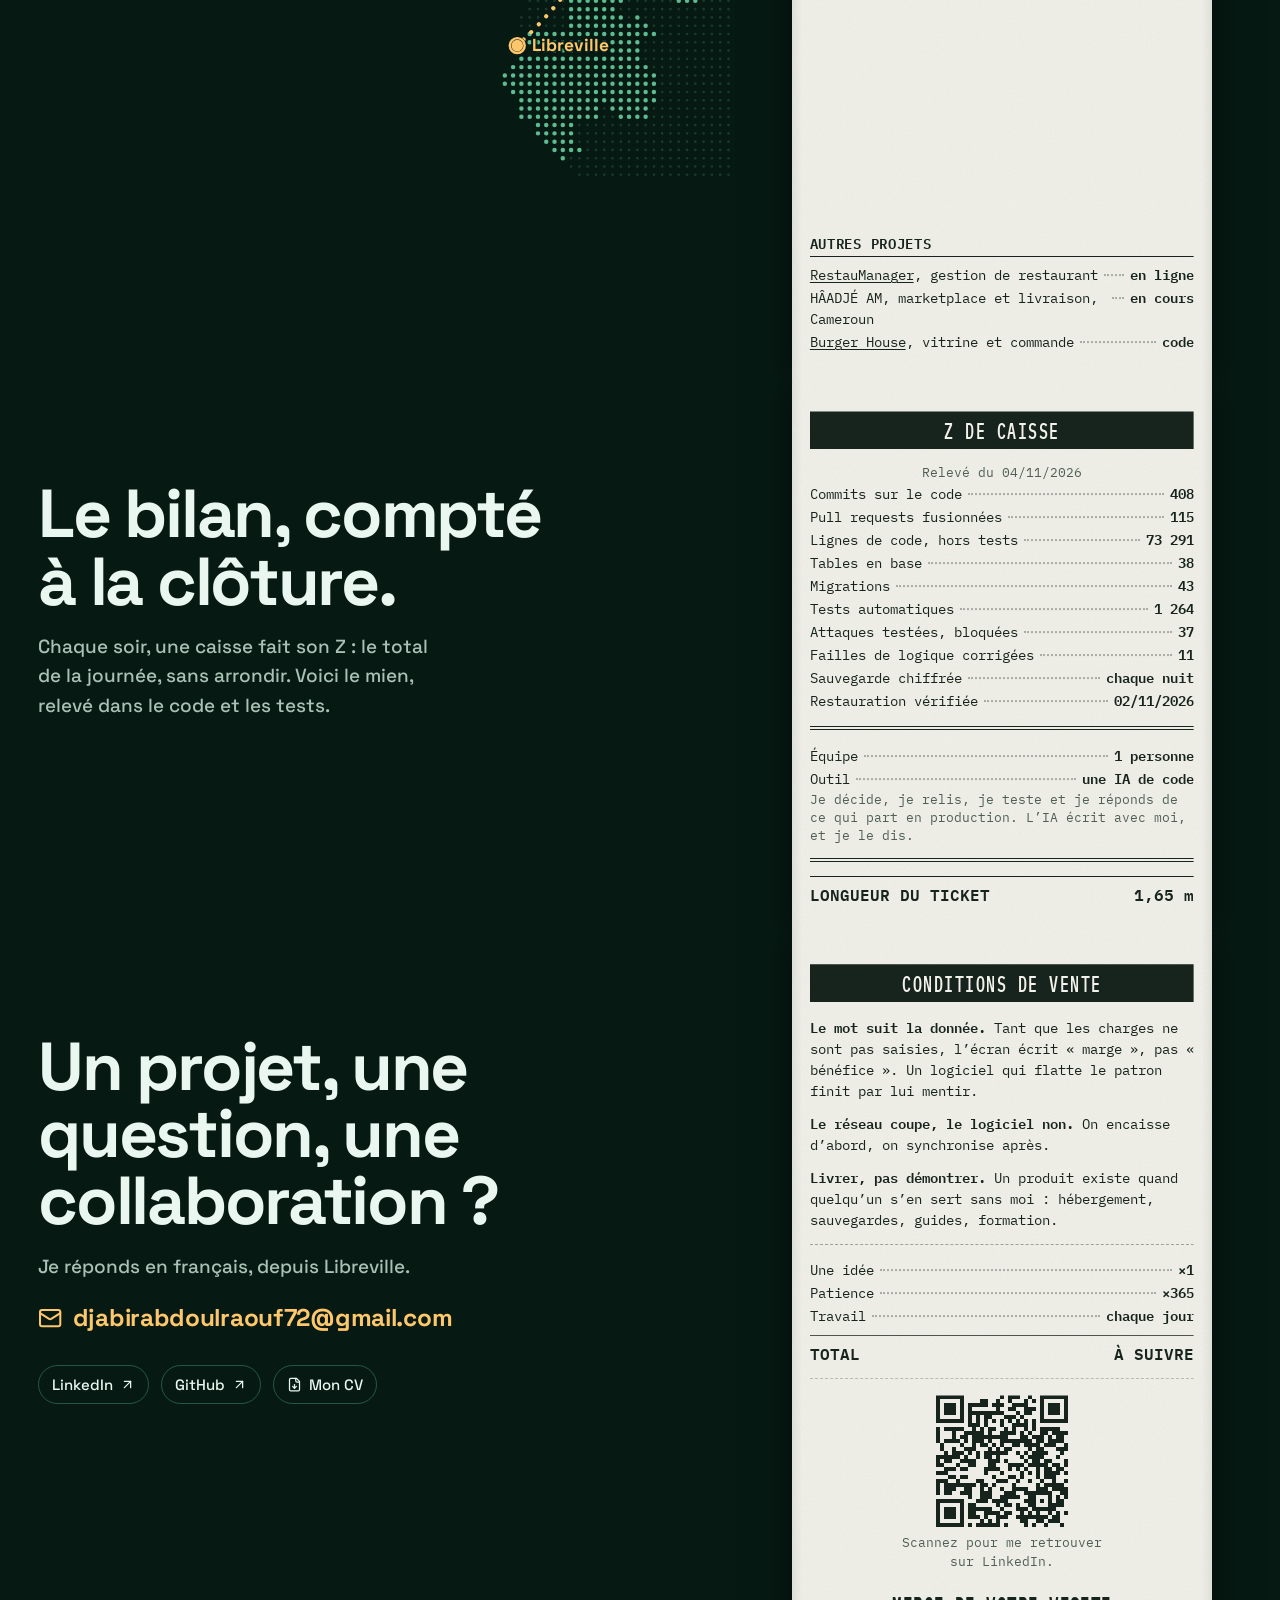
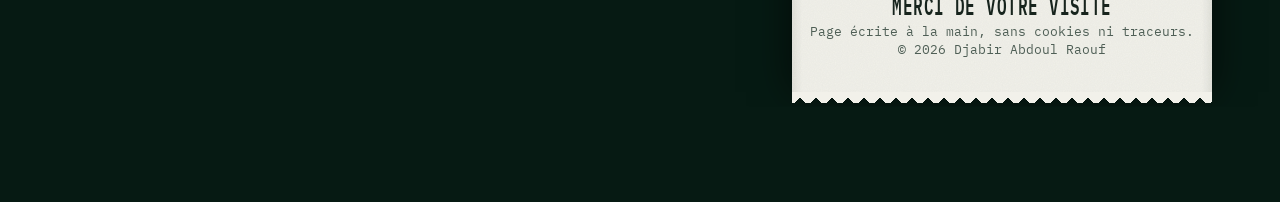
==== commit 5aca2639: "chantier: chiffres exacts, raccords du papier, badge sur téléphone, README Co-Authored-By: Claude Op" ====
--- a/index.html
+++ b/index.html
@@ -173,7 +173,7 @@
           </p>
         </div>
         <figure class="tel">
-          <video muted loop playsinline preload="none" poster="img/poster-vente.jpg" data-src="video/vente.mp4" aria-label="Vidéo : une vente encaissée sur Gab-POS Tech, avec le reçu."></video>
+          <video muted loop playsinline preload="none" data-poster="img/poster-vente.jpg" data-src="video/vente.mp4" aria-label="Vidéo : une vente encaissée sur Gab-POS Tech, avec le reçu."></video>
         </figure>
       </div>
     </div>
@@ -201,7 +201,7 @@
       </ul>
       <p class="titre-bloc imp">AUTOUR DU CODE</p>
       <ul class="lignes imp">
-        <li><span>Site et pages Google</span><i></i><b>fait</b></li>
+        <li><span>Site vitrine, référencement</span><i></i><b>fait</b></li>
         <li><span>Guides et vidéos de formation</span><i></i><b>fait</b></li>
         <li><span>Contrats et pages légales</span><i></i><b>fait</b></li>
         <li><span>Installation chez le client</span><i></i><b>fait</b></li>
@@ -219,7 +219,7 @@
           <p>Un soir de service, la connexion peut tomber à tout moment. La caisse ne doit pas s’en apercevoir, et le patron ne doit rien perdre.</p>
         </div>
         <figure class="tel">
-          <video muted loop playsinline preload="none" poster="img/poster-coupure.jpg" data-src="video/coupure.mp4" aria-label="Vidéo : le réseau est coupé, la vente est encaissée, puis elle remonte au retour du réseau."></video>
+          <video muted loop playsinline preload="none" data-poster="img/poster-coupure.jpg" data-src="video/coupure.mp4" aria-label="Vidéo : le réseau est coupé, la vente est encaissée, puis elle remonte au retour du réseau."></video>
         </figure>
       </div>
     </div>
@@ -253,7 +253,7 @@
           <p>Filmé sur un vrai téléphone, écran verrouillé, avec le compte de démonstration.</p>
         </div>
         <figure class="tel">
-          <video muted loop playsinline preload="none" poster="img/poster-notification.jpg" data-src="video/notification.mp4" aria-label="Vidéo : la cuisine marque la commande prête, la notification arrive sur le téléphone verrouillé."></video>
+          <video muted loop playsinline preload="none" data-poster="img/poster-notification.jpg" data-src="video/notification.mp4" aria-label="Vidéo : la cuisine marque la commande prête, la notification arrive sur le téléphone verrouillé."></video>
         </figure>
       </div>
     </div>
@@ -333,9 +333,9 @@
       </ul>
       <p class="titre-bloc imp">EN RÉSERVE</p>
       <ul class="lignes imp">
-        <li><span>Figma, Photoshop, Illustrator</span><i></i><b>servi</b></li>
-        <li><span>Montage vidéo par script</span><i></i><b>servi</b></li>
-        <li><span>PHP, PowerShell</span><i></i><b>servi</b></li>
+        <li><span>Figma, Photoshop, Illustrator</span><i></i><b>dispo</b></li>
+        <li><span>Montage vidéo par script</span><i></i><b>dispo</b></li>
+        <li><span>PHP, PowerShell</span><i></i><b>dispo</b></li>
       </ul>
       <p class="titre-bloc imp">STOCK FAIBLE</p>
       <ul class="lignes imp">
@@ -385,7 +385,7 @@
       <p class="titre-bloc imp">AUTRES PROJETS</p>
       <ul class="lignes imp">
         <li><span><a href="https://restauranager.vercel.app" target="_blank" rel="noopener">RestauManager</a>, gestion de restaurant</span><i></i><b>en ligne</b></li>
-        <li><span>Hâadjé Am, marketplace et livraison, Cameroun</span><i></i><b>en cours</b></li>
+        <li><span>HÂADJÉ AM, marketplace et livraison, Cameroun</span><i></i><b>en cours</b></li>
         <li><span><a href="https://github.com/ALGO72/BURGER-HOUSE" target="_blank" rel="noopener">Burger House</a>, vitrine et commande</span><i></i><b>code</b></li>
       </ul>
     </div>
@@ -405,7 +405,7 @@
       <p class="inverse imp"><span>Z DE CAISSE</span></p>
       <p class="c petit imp">Relevé du 04/11/2026</p>
       <ul class="lignes imp">
-        <li><span>Commits</span><i></i><b>1 131</b></li>
+        <li><span>Commits sur le code</span><i></i><b>408</b></li>
         <li><span>Pull requests fusionnées</span><i></i><b>115</b></li>
         <li><span>Lignes de code, hors tests</span><i></i><b>73 291</b></li>
         <li><span>Tables en base</span><i></i><b>38</b></li>
--- a/css/site.css
+++ b/css/site.css
@@ -60,7 +60,7 @@
 .barre { display: flex; align-items: center; justify-content: space-between; gap: 20px; max-width: var(--max); margin: 0 auto; padding: 14px var(--gouttiere) 12px; }
 .barre-nom { font-weight: 700; letter-spacing: -.01em; text-decoration: none; }
 .barre-liens { display: flex; align-items: center; gap: clamp(12px, 2vw, 26px); font-size: 14.5px; }
-.barre-liens a { color: var(--texte-2); text-decoration: none; transition: color .15s; }
+.barre-liens a { padding-block: 5px; color: var(--texte-2); text-decoration: none; transition: color .15s; }
 .barre-liens a:hover { color: var(--texte); }
 .barre-liens .barre-contact { color: var(--comptoir-fond); background: var(--or); padding: 5px 12px; border-radius: 999px; font-weight: 700; }
 .barre-liens .barre-contact:hover { color: var(--comptoir-fond); background: #FFD68F; }
@@ -98,7 +98,7 @@
 .scene-liens { display: flex; flex-wrap: wrap; gap: 8px 12px; max-width: none !important; margin-top: 1.4em !important; }
 .scene-liens a { display: inline-flex; align-items: center; gap: 7px; padding: 7px 13px; border: 1px solid rgba(111, 224, 172, .3); border-radius: 999px; color: var(--texte); font-size: 15px; text-decoration: none; transition: background .15s, border-color .15s; }
 .scene-liens a:hover { background: rgba(111, 224, 172, .1); border-color: var(--neon); }
-.courriel { display: inline-flex; align-items: center; gap: 10px; color: var(--or); font: 700 clamp(18px, 1.9vw, 27px)/1.2 var(--f-titre); letter-spacing: -.012em; text-decoration: none; overflow-wrap: anywhere; }
+.courriel { display: inline-flex; align-items: center; gap: 10px; padding-block: 5px; color: var(--or); font: 700 clamp(18px, 1.9vw, 27px)/1.2 var(--f-titre); letter-spacing: -.012em; text-decoration: none; overflow-wrap: anywhere; }
 .courriel:hover span { text-decoration: underline; text-underline-offset: 4px; }
 
 /* Le téléphone */
@@ -197,9 +197,9 @@
   position: relative; z-index: 1; padding: 30px 18px; color: var(--encre); font: 400 14px/1.5 var(--f-mono);
   background: var(--fond-papier);
   box-shadow: 0 0 38px rgba(0, 0, 0, .62);
-  clip-path: inset(0 -60px);
-}
-.papier:not(.papier-fin) { margin-bottom: -1px; }
+  clip-path: inset(1px -60px 0);
+}
+.papier:not(.papier-fin) { margin-bottom: -2px; }
 .papier-tete { padding-top: 34px; }
 .papier-tete::before { content: ""; position: absolute; inset: 0 0 auto; height: 30px; background: linear-gradient(180deg, rgba(0, 0, 0, .3), transparent); pointer-events: none; }
 .papier a { text-underline-offset: 2px; }
@@ -258,7 +258,7 @@
 .qr { display: grid; justify-items: center; gap: 6px; margin-block: 16px 22px; }
 .qr img { display: block; }
 
-.papier-fin { padding-bottom: 34px; margin-bottom: 110px; clip-path: inset(0 -60px -14px); }
+.papier-fin { padding-bottom: 34px; margin-bottom: 110px; clip-path: inset(1px -60px -14px); }
 .dechirure { position: absolute; inset: 100% 0 auto; height: 11px; background: linear-gradient(135deg, var(--papier) 50%, transparent 50.5%) 0 0 / 16px 11px repeat-x, linear-gradient(225deg, var(--papier) 50%, transparent 50.5%) 0 0 / 16px 11px repeat-x; }
 
 /* ── L'impression, une seule fois ── */
@@ -276,14 +276,14 @@
 @media (max-width: 1079px) {
   .barre-liens a:not(.barre-contact) { display: none; }
   .fente { display: none; }
-  .ruban { max-width: 620px; padding-inline: 0; }
+  .ruban { max-width: 620px; padding-inline: 0; overflow-x: clip; }
   .rang { display: block; }
   .rang-accueil .scene { padding: 26px var(--gouttiere) 26px; }
   .accueil { position: static; }
   .terminal { border-radius: 18px 18px 8px 8px; }
 
-  .rang:not(.rang-accueil) { background: var(--fond-papier); box-shadow: 0 0 38px rgba(0, 0, 0, .62); clip-path: inset(0 -60px); position: relative; }
-  .rang:last-child { clip-path: inset(0 -60px -14px); margin-bottom: 60px; }
+  .rang:not(.rang-accueil) { background: var(--fond-papier); box-shadow: 0 0 38px rgba(0, 0, 0, .62); clip-path: inset(1px -60px 0); position: relative; }
+  .rang:last-child { clip-path: inset(1px -60px -14px); margin-bottom: 60px; }
   .rang:not(.rang-accueil) .scene { padding: 34px 18px 2px; color: var(--encre); }
   .rang:not(.rang-accueil) .papier { background: none; box-shadow: none; clip-path: none; margin-bottom: 0; }
   .scene-colle { position: static; display: block; }
@@ -306,11 +306,13 @@
   .papier { padding-top: 20px; padding-bottom: 26px; }
   .papier-tete { padding-top: 34px; clip-path: inset(-8px -60px 0); }
   .papier-tete::after { content: ""; position: absolute; left: -7px; right: -7px; top: -5px; height: 9px; border-radius: 5px; background: #020403; box-shadow: 0 1px 0 rgba(255, 255, 255, .08); }
-  .rang:not(.rang-accueil) { margin-top: -1px; }
+  .rang:not(.rang-accueil) { margin-top: -2px; }
   .tirage-voir { display: inline-flex; align-items: center; gap: 7px; position: absolute; right: 8px; bottom: 8px; padding: 7px 11px; border: 0; border-radius: 999px; background: var(--encre); color: var(--papier); font: 600 12.5px/1 var(--f-mono); cursor: pointer; }
 }
 
 @media (max-width: 520px) {
+  .produit-prix small { font-size: 0; }
+  .produit-prix small::after { content: "F"; font-size: 11px; }
   .etapes li { flex-direction: column; align-items: flex-start; gap: 3px; padding: 5px 6px; }
 }
 
